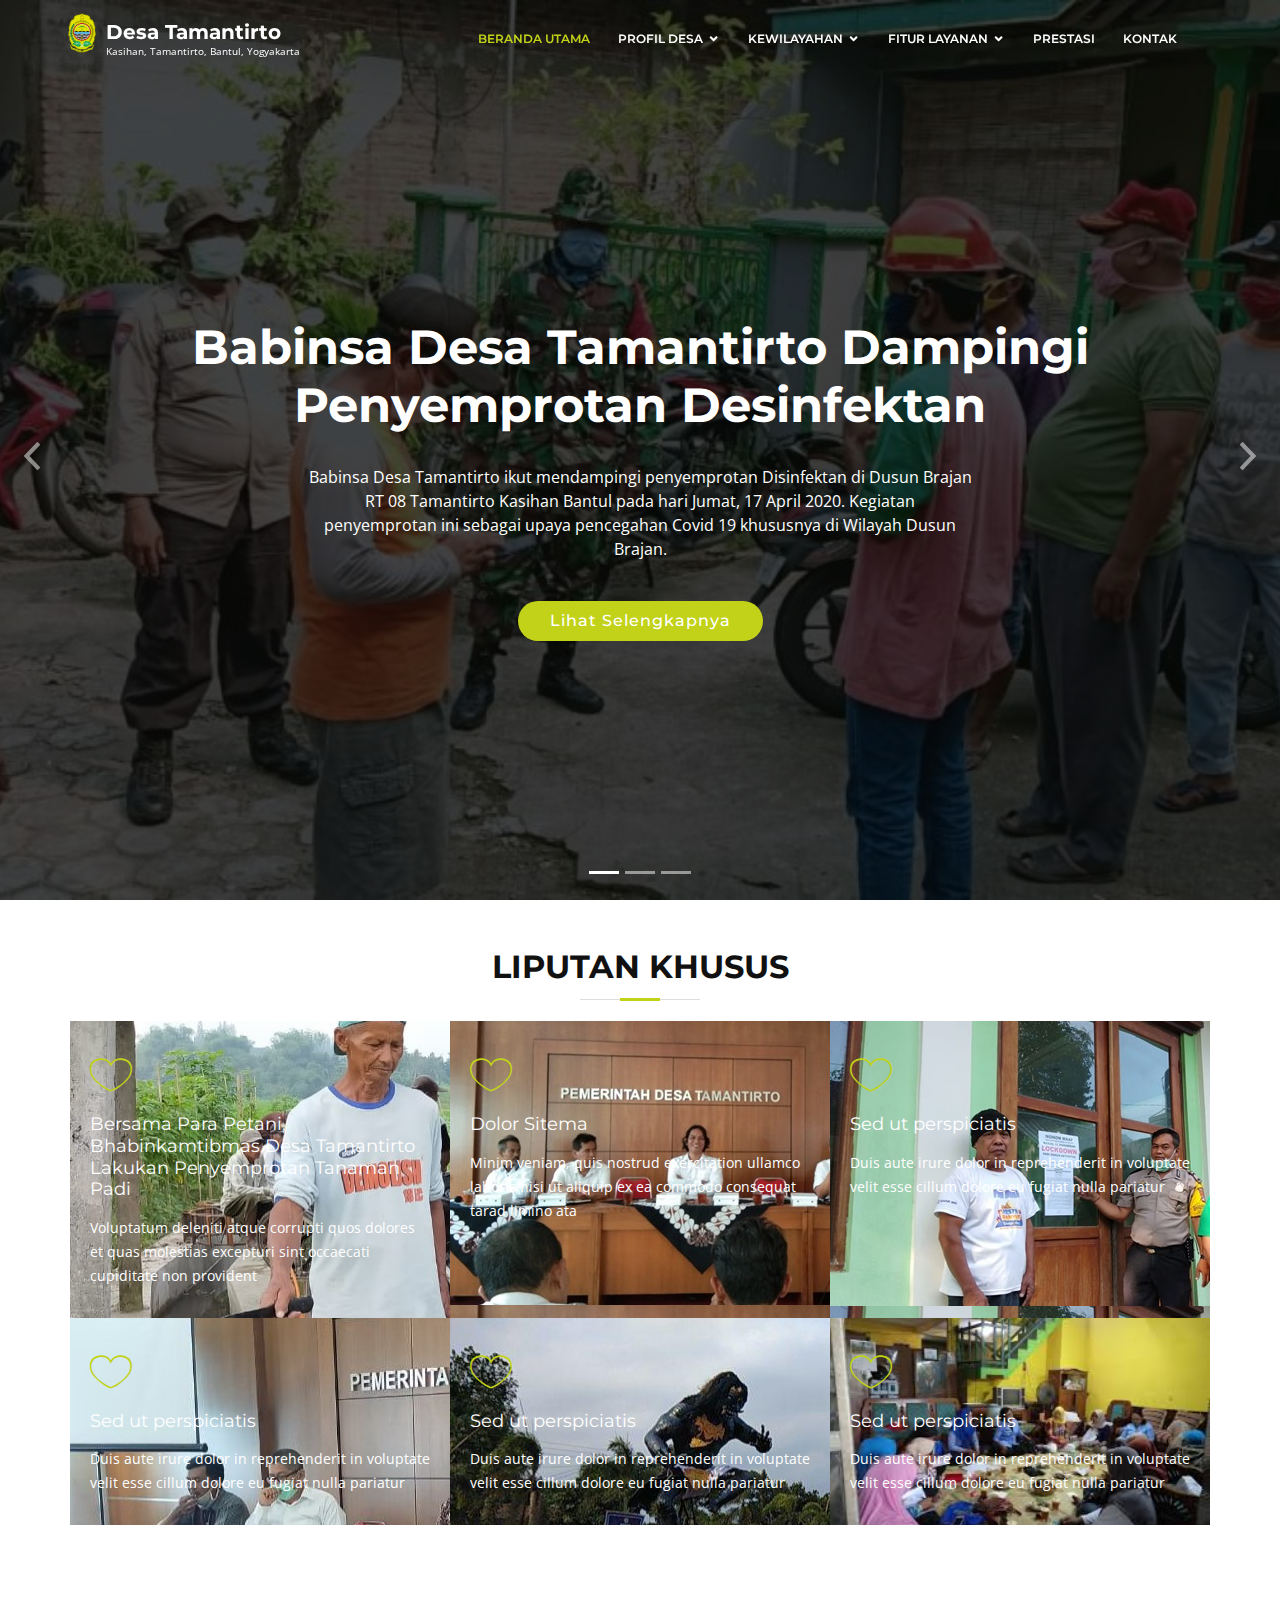
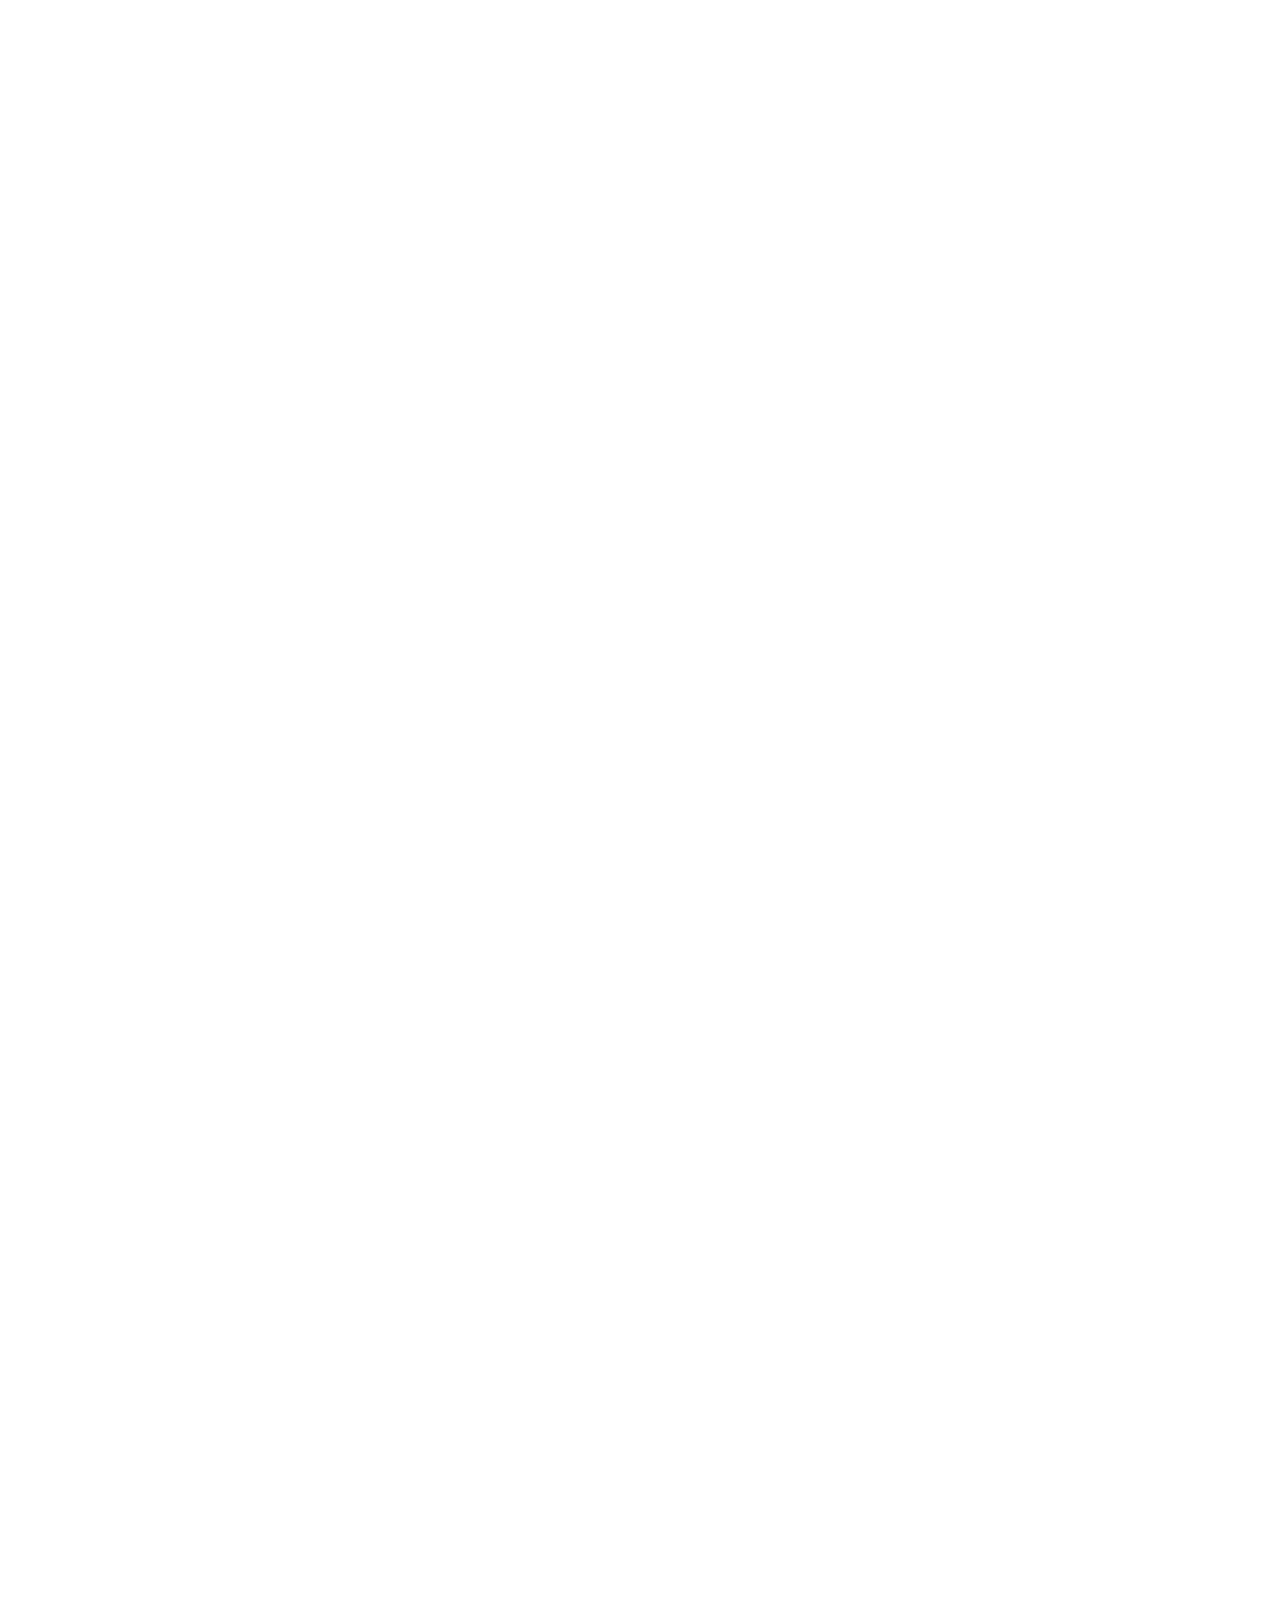
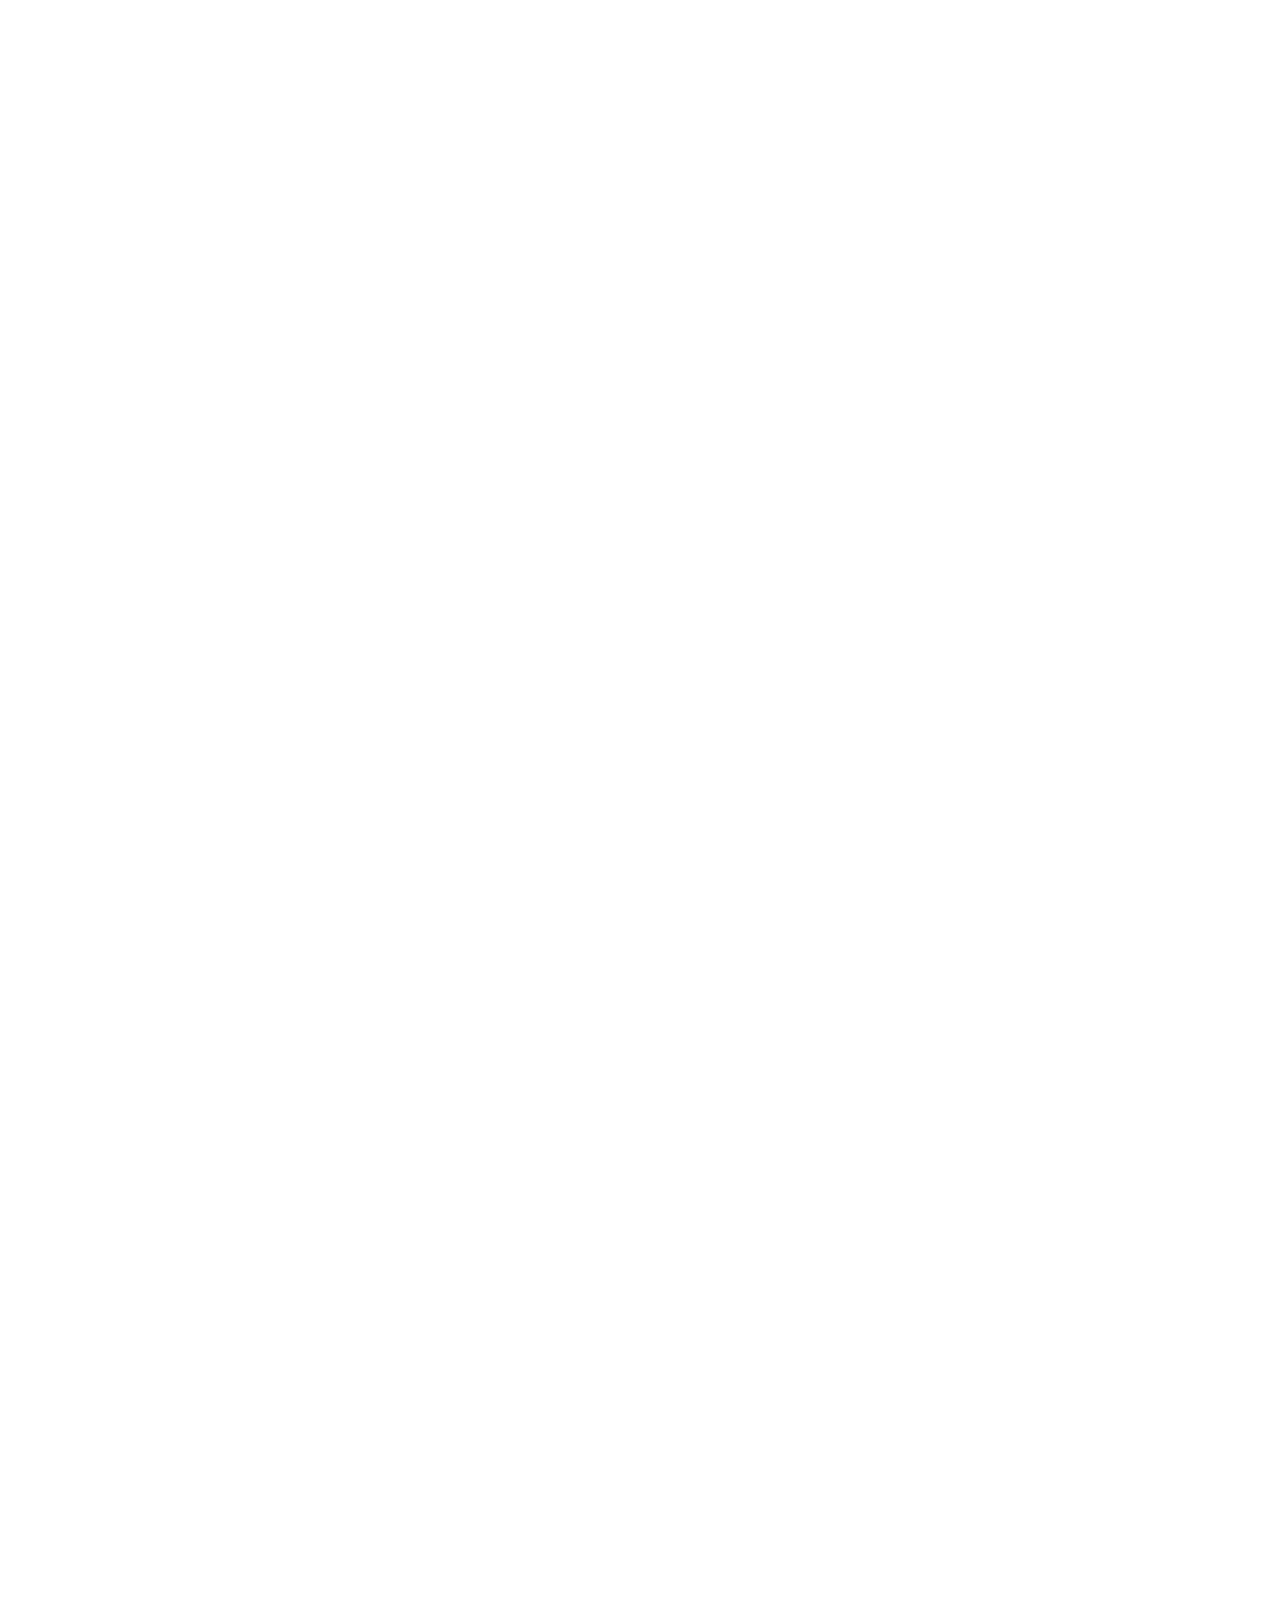
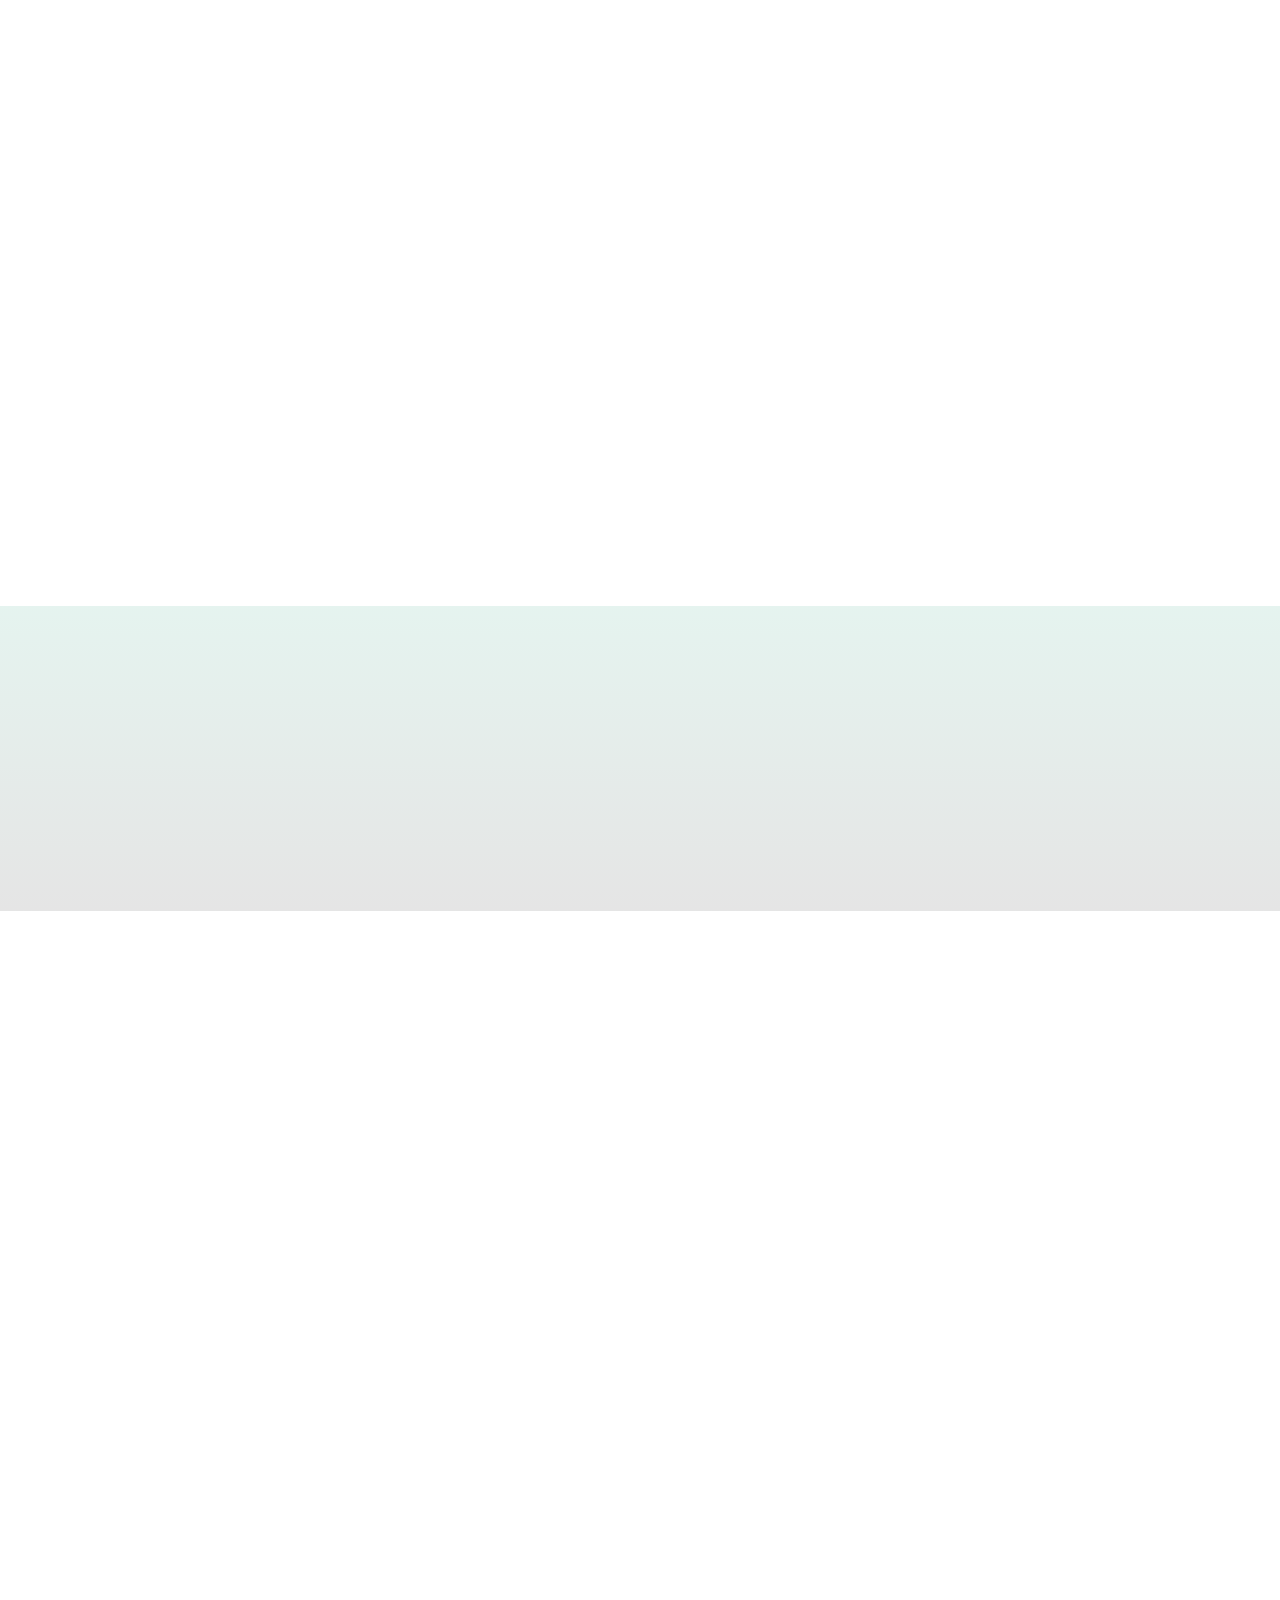
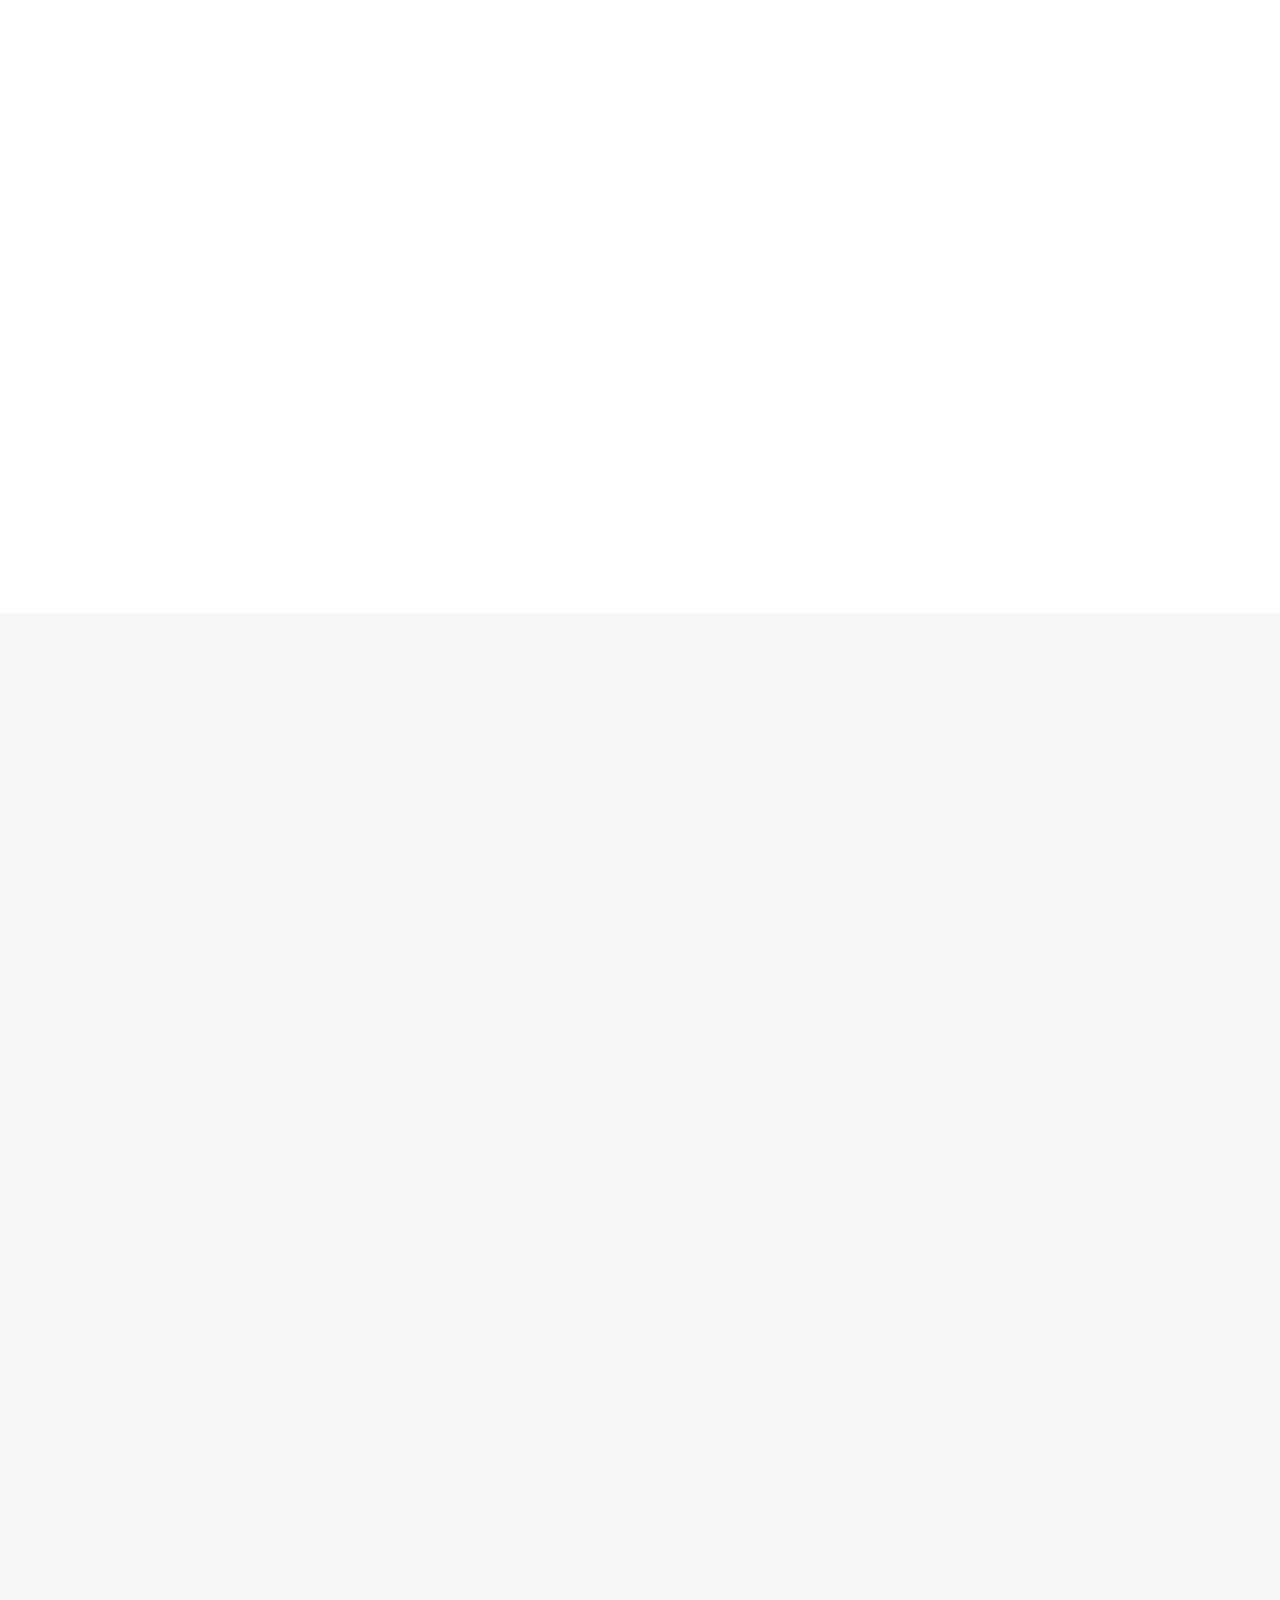
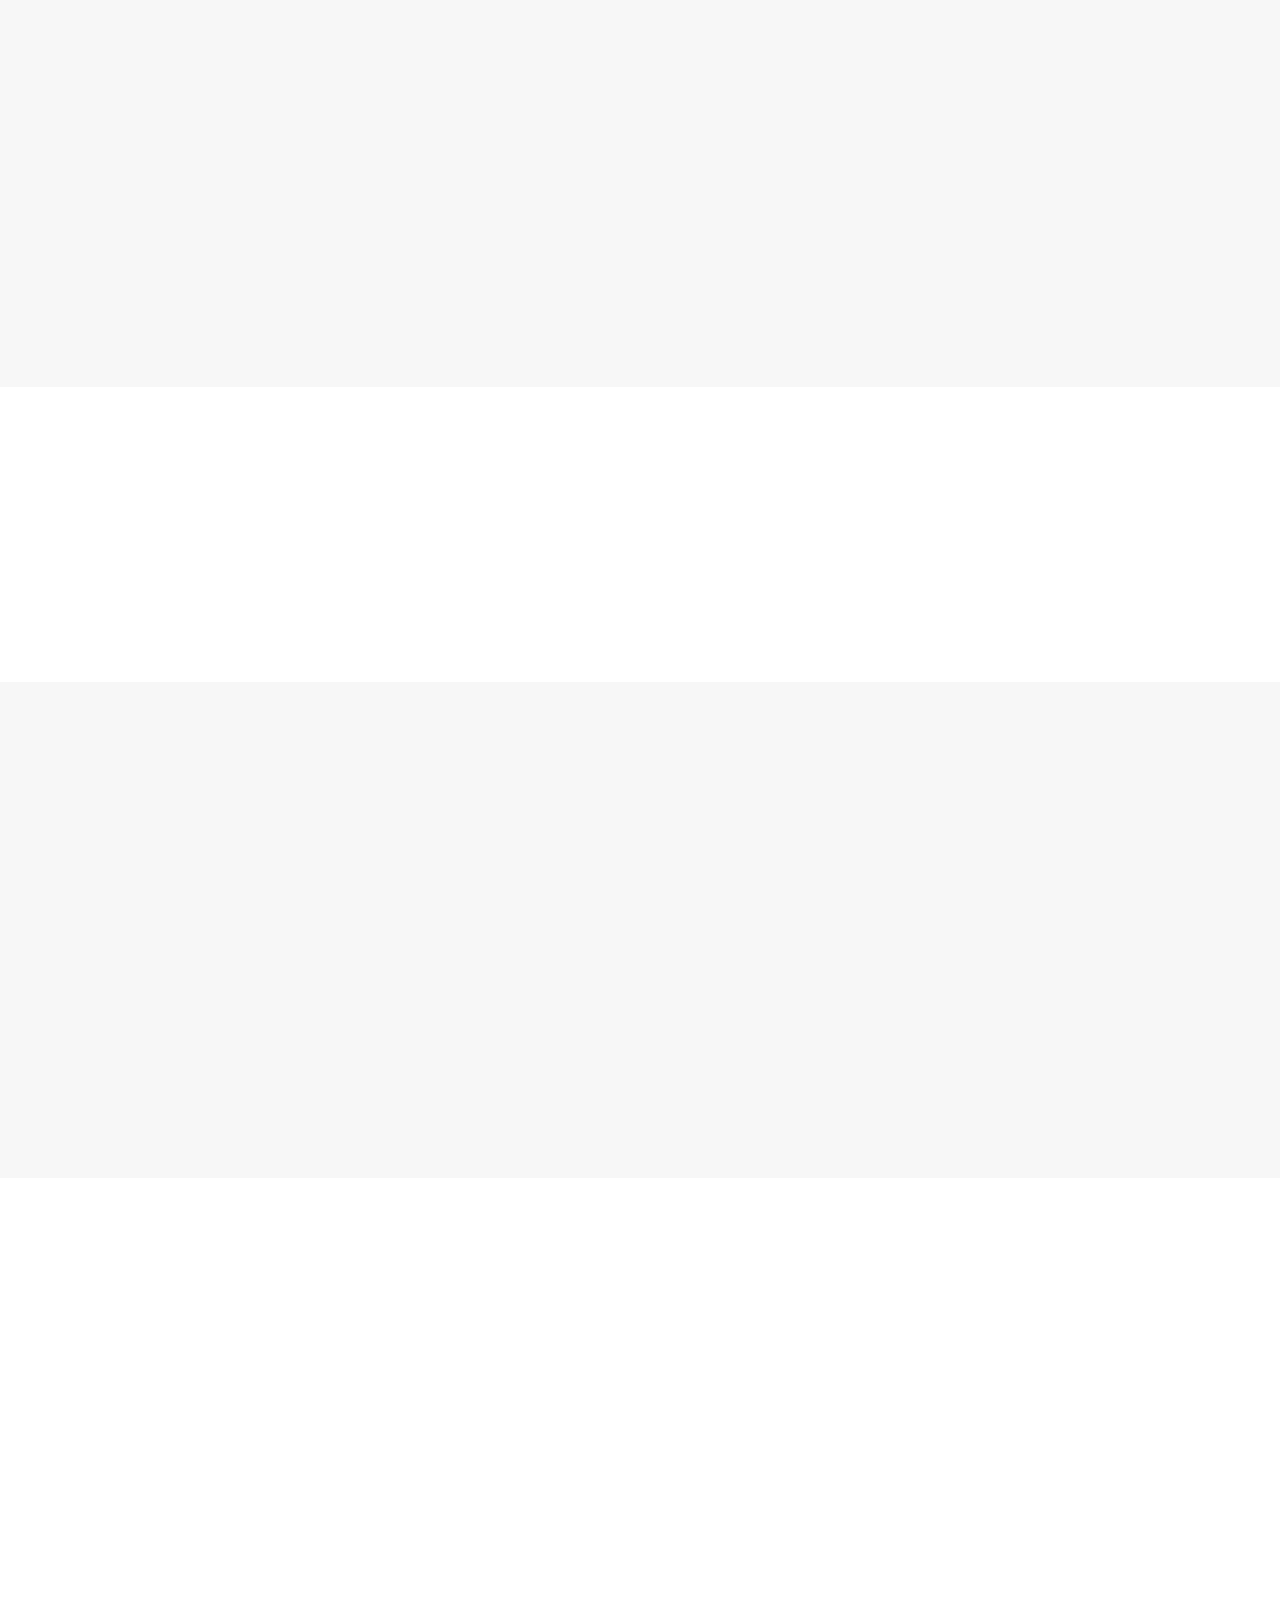
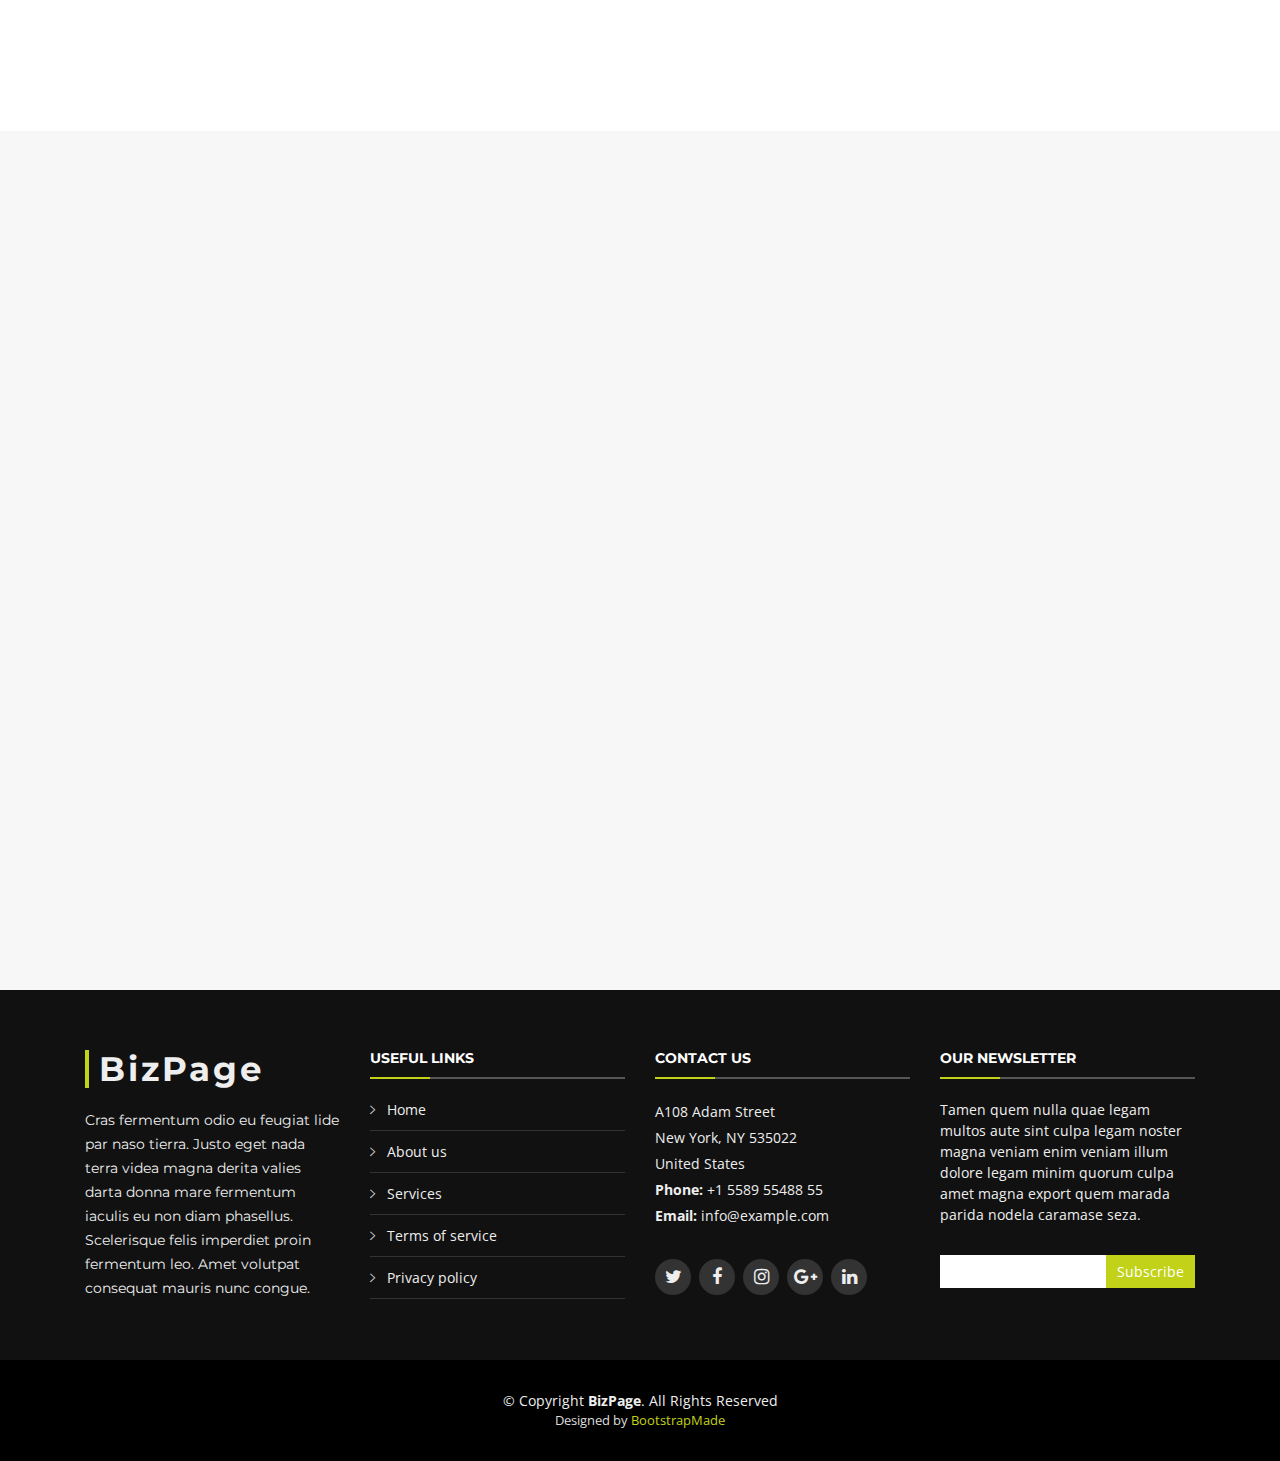
==== index.html @ 10746f22 "first commit" ====
<!DOCTYPE html>
<html lang="en">

<head>
  <meta charset="utf-8">
  <meta content="width=device-width, initial-scale=1.0" name="viewport">

  <title>Pemerintah Desa Tamantirto Kasihan Bantul</title>
  <meta content="" name="description">
  <meta content="" name="keywords">

  <!-- Favicons -->
  <link href="assets/img/logo-desa.png" rel="icon">
  <link href="assets/img/logo-desa.png" rel="apple-touch-icon">

  <!-- Google Fonts -->
  <link href="https://fonts.googleapis.com/css?family=Open+Sans:300,300i,400,400i,700,700i|Montserrat:300,400,500,700" rel="stylesheet">

  <!-- Vendor CSS Files -->
  <link href="assets/vendor/bootstrap/css/bootstrap.min.css" rel="stylesheet">
  <link href="assets/vendor/icofont/icofont.min.css" rel="stylesheet">
  <link href="assets/vendor/font-awesome/css/font-awesome.min.css" rel="stylesheet">
  <link href="assets/vendor/ionicons/css/ionicons.min.css" rel="stylesheet">
  <link href="assets/vendor/animate.css/animate.min.css" rel="stylesheet">
  <link href="assets/vendor/venobox/venobox.css" rel="stylesheet">
  <link href="assets/vendor/owl.carousel/assets/owl.carousel.min.css" rel="stylesheet">
  <link href="assets/vendor/aos/aos.css" rel="stylesheet">

  <!-- Template Main CSS File -->
  <link href="assets/css/style.css" rel="stylesheet">

  <!-- =======================================================
  * Template Name: BizPage - v3.1.0
  * Template URL: https://bootstrapmade.com/bizpage-bootstrap-business-template/
  * Author: BootstrapMade.com
  * License: https://bootstrapmade.com/license/
  ======================================================== -->
</head>

<body>

  <!-- ======= Header ======= -->
  <header id="header" class="fixed-top header-transparent">
    <div class="container-fluid">

      <div class="row justify-content-center">
        <div class="col-xl-11 d-flex align-items-center">
          <h1 class="logo">
            <a href="index.html">
              <img src="assets/img/logo-desa.png" width="">
            <a>
          </h1>
          <div class="text-logo">
            <h1>Desa Tamantirto</h1>
            <p>Kasihan, Tamantirto, Bantul, Yogyakarta</p>
          </div>

          <nav class="nav-menu d-none d-lg-block">
            <ul>
              <li class="active"><a href="index.html">Beranda Utama</a></li>
              <li class="drop-down"><a href="">Profil Desa</a>
                <ul>
                  <li><a href="#">Sejarah Desa</a></li>
                  <li><a href="#">Visi Misi</a></li>
                  <li><a href="#">Perangkat Desa</a></li>
                </ul>
              </li>
              <li class="drop-down"><a href="">Kewilayahan</a>
                <ul>
                  <li><a href="">Informasi Wilayah</a></li>
                  <li><a href="">Kependudukan</a></li>
                </ul>
              </li>
              <li class="drop-down"><a href="">Fitur Layanan</a>
                <ul>
                  <li><a href="">Laporan Anggaran</a></li>
                  <li><a href="">Pengaduan Masyarakat</a></li>
                </ul>
              </li>
              <li><a href="">Prestasi</a></li>
              <li><a href="">Kontak</a></li>
            </ul>
          </nav><!-- .nav-menu -->
        </div>
      </div>
    </div>
  </header><!-- End Header -->

  <!-- ======= Intro Section ======= -->
  <section id="intro">
    <div class="intro-container">
      <div id="introCarousel" class="carousel  slide carousel-fade" data-ride="carousel">

        <ol class="carousel-indicators"></ol>

        <div class="carousel-inner" role="listbox">

          <div class="carousel-item active" style="background-image: url(assets/img/intro-carousel/1.jpg)">
            <div class="carousel-container">
              <div class="container">
                <h2 class="animate__animated animate__fadeInDown">
                Babinsa Desa Tamantirto Dampingi Penyemprotan Desinfektan</h2>
                <p class="animate__animated animate__fadeInUp">
                  Babinsa Desa Tamantirto ikut mendampingi penyemprotan Disinfektan di  Dusun Brajan RT 08 Tamantirto Kasihan Bantul pada hari Jumat, 17 April 2020.
                  Kegiatan penyemprotan ini sebagai upaya pencegahan Covid 19 khususnya di Wilayah Dusun Brajan.
                </p>
                <a href="#featured-services" class="btn-get-started scrollto animate__animated animate__fadeInUp">Lihat Selengkapnya</a>
              </div>
            </div>
          </div>

          <div class="carousel-item" style="background-image: url(assets/img/intro-carousel/2.jpg)">
            <div class="carousel-container">
              <div class="container">
                <h2 class="animate__animated animate__fadeInDown">Kirab budaya Desa tamantirto kasihan bantul</h2>
                <p class="animate__animated animate__fadeInUp">
                Kirab dan Gelar Budaya Desa Tamantirto Bukti Masyarakat Urban Pertahankan Budaya Tradisi
                </p>
                <a href="#featured-services" class="btn-get-started scrollto animate__animated animate__fadeInUp">Lihat Selengkapnya</a>
              </div>
            </div>
          </div>

          <div class="carousel-item" style="background-image: url(assets/img/intro-carousel/3.jpg)">
            <div class="carousel-container">
              <div class="container">
                <h2 class="animate__animated animate__fadeInDown">Pelantikan PJ Lurah Desa Tamantirto Bapak Suparmadi, SIP. M.Si</h2>
                <p class="animate__animated animate__fadeInUp">
                Kapolsek Kasihan Kompol Supardi menghadiri undangan pelantika PJ lurah Desa Tamantirto bapak Suparmadi, SIP. M.Si  mengantikan lurah lama bapak Wisnu Ardi
                </p>
                <a href="#featured-services" class="btn-get-started scrollto animate__animated animate__fadeInUp">Lihat Selengkapnya</a>
              </div>
            </div>
          </div>

        </div>

        <a class="carousel-control-prev" href="#introCarousel" role="button" data-slide="prev">
          <span class="carousel-control-prev-icon ion-chevron-left" aria-hidden="true"></span>
          <span class="sr-only">Previous</span>
        </a>

        <a class="carousel-control-next" href="#introCarousel" role="button" data-slide="next">
          <span class="carousel-control-next-icon ion-chevron-right" aria-hidden="true"></span>
          <span class="sr-only">Next</span>
        </a>

      </div>
    </div>
  </section><!-- End Intro Section -->

  <main id="main">

    <!-- ======= Featured Services Section Section ======= -->
    <section id="featured-services">
      <div class="container">
        <header class="section-header mt-5">
          <h3>Liputan Khusus</h3>
          <!-- <p>Lorem ipsum dolor sit amet, consectetur adipiscing elit, sed do eiusmod tempor incididunt ut labore et dolore magna aliqua. Ut enim ad minim veniam, quis nostrud exercitation ullamco laboris nisi ut aliquip ex ea commodo consequat.</p> -->
        </header>
        <div class="row">

          <div class="col-lg-4 box">
            <i class="ion-ios-heart-outline"></i>
            <h4 class="title"><a href="">Bersama Para Petani, Bhabinkamtibmas Desa Tamantirto Lakukan Penyemprotan Tanaman Padi</a></h4>
            <p class="description">Voluptatum deleniti atque corrupti quos dolores et quas molestias excepturi sint occaecati cupiditate non provident</p>
          </div>

          <div class="col-lg-4 box2">
            <i class="ion-ios-heart-outline"></i>
            <h4 class="title"><a href="">Dolor Sitema</a></h4>
            <p class="description">Minim veniam, quis nostrud exercitation ullamco laboris nisi ut aliquip ex ea commodo consequat tarad limino ata</p>
          </div>

          <div class="col-lg-4 box3">
            <i class="ion-ios-heart-outline"></i>
            <h4 class="title"><a href="">Sed ut perspiciatis</a></h4>
            <p class="description">Duis aute irure dolor in reprehenderit in voluptate velit esse cillum dolore eu fugiat nulla pariatur</p>
          </div>

          <div class="col-lg-4 box4">
            <i class="ion-ios-heart-outline"></i>
            <h4 class="title"><a href="">Sed ut perspiciatis</a></h4>
            <p class="description">Duis aute irure dolor in reprehenderit in voluptate velit esse cillum dolore eu fugiat nulla pariatur</p>
          </div>

          <div class="col-lg-4 box5">
            <i class="ion-ios-heart-outline"></i>
            <h4 class="title"><a href="">Sed ut perspiciatis</a></h4>
            <p class="description">Duis aute irure dolor in reprehenderit in voluptate velit esse cillum dolore eu fugiat nulla pariatur</p>
          </div>

          <div class="col-lg-4 box6">
            <i class="ion-ios-heart-outline"></i>
            <h4 class="title"><a href="">Sed ut perspiciatis</a></h4>
            <p class="description">Duis aute irure dolor in reprehenderit in voluptate velit esse cillum dolore eu fugiat nulla pariatur</p>
          </div>

        </div>
      </div>
    </section><!-- End Featured Services Section -->

    <!-- ======= About Us Section ======= -->
    <section id="about">
      <div class="container" data-aos="fade-up">

        <ul class="list-unstyled">
          <li class="media">
            <img src="assets/img/ar7.jpg" class="mr-3" alt="..." width="200px">
            <div class="media-body">
              <h5 class="mt-0 mb-1"><a href="">Kongres Kebudayaan Desa: Merumuskan New Normal Dari Desa</a></h5>
              Cras sit amet nibh libero, in gravida nulla. Nulla vel metus scelerisque ante sollicitudin. Cras purus odio, vestibulum in vulputate at, tempus viverra turpis. Fusce condimentum nunc ac nisi vulputate fringilla. Donec lacinia congue felis in faucibus.
              <br><a href="">Selengkapnya ...</a>
            </div>
          </li>
          <li class="media my-4">
            <img src="assets/img/ar8.jpeg" class="mr-3" alt="..." width="200px">
            <div class="media-body">
              <h5 class="mt-0 mb-1"><a href="">Lurah Desa Panggungharjo Keluarkan Surat Edaran Tentang Perlindungan Bagi Kelompok Rentan Di Masa Pandemi Covid-19</a></h5>
              Cras sit amet nibh libero, in gravida nulla. Nulla vel metus scelerisque ante sollicitudin. Cras purus odio, vestibulum in vulputate at, tempus viverra turpis. Fusce condimentum nunc ac nisi vulputate fringilla. Donec lacinia congue felis in faucibus.
              <br><a href="">Selengkapnya ...</a>
            </div>
          </li>
          <li class="media">
            <img src="assets/img/ar9.jpg" class="mr-3" alt="..." width="200px">
            <div class="media-body">
              <h5 class="mt-0 mb-1"><a href="">Pertemuan Kader Posyandu Balita dan Lansia se-Desa Panggungharjo</a></h5>
              Cras sit amet nibh libero, in gravida nulla. Nulla vel metus scelerisque ante sollicitudin. Cras purus odio, vestibulum in vulputate at, tempus viverra turpis. Fusce condimentum nunc ac nisi vulputate fringilla. Donec lacinia congue felis in faucibus.
              <br><a href="">Selengkapnya ...</a>
            </div>
          </li>
          <li class="media my-4">
            <img src="assets/img/ar10.jpeg" class="mr-3" alt="..." width="200px">
            <div class="media-body">
              <h5 class="mt-0 mb-1"><a href="">Dosen FK-KMK UGM Bekali Kader Posbindu Desa Panggungharjo</a></h5>
              Cras sit amet nibh libero, in gravida nulla. Nulla vel metus scelerisque ante sollicitudin. Cras purus odio, vestibulum in vulputate at, tempus viverra turpis. Fusce condimentum nunc ac nisi vulputate fringilla. Donec lacinia congue felis in faucibus.
              <br><a href="">Selengkapnya ...</a>
            </div>
          </li>
          <li class="media my-4">
            <img src="assets/img/ar11.jpg" class="mr-3" alt="..." width="200px">
            <div class="media-body">
              <h5 class="mt-0 mb-1"><a href="">Gus Yaqut Resmikan Masjid dan Sekretariat Ansor DIY</a></h5>
              Cras sit amet nibh libero, in gravida nulla. Nulla vel metus scelerisque ante sollicitudin. Cras purus odio, vestibulum in vulputate at, tempus viverra turpis. Fusce condimentum nunc ac nisi vulputate fringilla. Donec lacinia congue felis in faucibus.
              <br><a href="">Selengkapnya ...</a>
            </div>
          </li>
          <li class="media my-4">
            <img src="assets/img/ar12.jpg" class="mr-3" alt="..." width="200px">
            <div class="media-body">
              <h5 class="mt-0 mb-1"><a href="">Pertemuan Dukuh Se-Desa Panggungharjo Panen Informasi</a></h5>
              Cras sit amet nibh libero, in gravida nulla. Nulla vel metus scelerisque ante sollicitudin. Cras purus odio, vestibulum in vulputate at, tempus viverra turpis. Fusce condimentum nunc ac nisi vulputate fringilla. Donec lacinia congue felis in faucibus.
              <br><a href="">Selengkapnya ...</a>
            </div>
          </li>
        </ul>

        <div class="row">
          <div class="col-md-6 mb-4">
            <div class="card bg-dark text-white ar-2">
              <img src="assets/img/ar13.jpg" class="card-img" alt="...">
              <div class="card-img-overlay">
                <div class="container">
                  <h5 class="card-title">
                    <a href="">Pembukaan KKD: Desa Sebagai Problem Solver Merumuskan New Normal</a>
                  </h5>
                  <p class="card-text text-justify">Lorem ipsum dolor sit amet, consectetur adipisicing elit, sed do eiusmod
                  tempor incididunt ut labore et dolore magna aliqua. Ut enim ad minim veniam,
                  quis nostrud exercitation ullamco laboris nisi ut aliquip ex ea commodo
                  consequat. Duis aute irure dolor in</p>
                  <p class="card-text"><a href="">Lihat Selengkapnya ...</a></p>
                </div>
              </div>
            </div>
          </div>

          <div class="col-md-6 mb-4">
            <div class="card bg-dark text-white ar-2">
              <img src="assets/img/ar14.jpg" class="card-img" alt="...">
              <div class="card-img-overlay">
                <div class="container">
                  <h5 class="card-title">
                    <a href="">Konferensi Pers “Deklarasi: Arah Tatanan Indonesia Baru dari Desa”</a>
                  </h5>
                  <p class="card-text text-justify">Lorem ipsum dolor sit amet, consectetur adipisicing elit, sed do eiusmod
                  tempor incididunt ut labore et dolore magna aliqua. Ut enim ad minim veniam,
                  quis nostrud exercitation ullamco laboris nisi ut aliquip ex ea commodo
                  consequat. Duis aute irure dolor in</p>
                  <p class="card-text"><a href="">Lihat Selengkapnya ...</a></p>
                </div>
              </div>
            </div>
          </div>

          <div class="col-md-6 mb-4">
            <div class="card bg-dark text-white ar-2">
              <img src="assets/img/ar14.jpg" class="card-img" alt="...">
              <div class="card-img-overlay">
                <div class="container">
                  <h5 class="card-title">
                    <a href="">Konferensi Pers “Deklarasi: Arah Tatanan Indonesia Baru dari Desa”</a>
                  </h5>
                  <p class="card-text text-justify">Lorem ipsum dolor sit amet, consectetur adipisicing elit, sed do eiusmod
                  tempor incididunt ut labore et dolore magna aliqua. Ut enim ad minim veniam,
                  quis nostrud exercitation ullamco laboris nisi ut aliquip ex ea commodo
                  consequat. Duis aute irure dolor in</p>
                  <p class="card-text"><a href="">Lihat Selengkapnya ...</a></p>
                </div>
              </div>
            </div>
          </div>

          <div class="col-md-6 mb-4">
            <div class="card bg-dark text-white ar-2">
              <img src="assets/img/ar14.jpg" class="card-img" alt="...">
              <div class="card-img-overlay">
                <div class="container">
                  <h5 class="card-title">
                    <a href="">Konferensi Pers “Deklarasi: Arah Tatanan Indonesia Baru dari Desa”</a>
                  </h5>
                  <p class="card-text text-justify">Lorem ipsum dolor sit amet, consectetur adipisicing elit, sed do eiusmod
                  tempor incididunt ut labore et dolore magna aliqua. Ut enim ad minim veniam,
                  quis nostrud exercitation ullamco laboris nisi ut aliquip ex ea commodo
                  consequat. Duis aute irure dolor in</p>
                  <p class="card-text"><a href="">Lihat Selengkapnya ...</a></p>
                </div>
              </div>
            </div>
          </div>
        </div>

        <!-- <div class="row">
          
        </div> -->

        <div class="card-deck">
          <div class="card">
            <img src="assets/img/ar1.jpg" class="card-img-top" alt="...">
            <div class="card-body">
              <h5 class="card-title">Pembukaan KKD: Desa Sebagai Problem Solver Merumuskan New Normal</h5>
              <p class="card-text">This is a wider card with supporting text below as a natural lead-in to additional content. This content is a little bit longer.</p>
            </div>
            <div class="card-footer">
              <small class="text-muted">Last updated 3 mins ago</small>
            </div>
          </div>
          <div class="card">
            <img src="assets/img/ar2.jpg" class="card-img-top" alt="...">
            <div class="card-body">
              <h5 class="card-title">Pertemuan Dukuh Se-Desa Panggungharjo Panen Informasi</h5>
              <p class="card-text">This card has supporting text below as a natural lead-in to additional content.</p>
            </div>
            <div class="card-footer">
              <small class="text-muted">Last updated 3 mins ago</small>
            </div>
          </div>
          <div class="card">
            <img src="assets/img/ar3.jpg" class="card-img-top" alt="...">
            <div class="card-body">
              <h5 class="card-title">Konferensi Pers “Deklarasi: Arah Tatanan Indonesia Baru dari Desa”</h5>
              <p class="card-text">This is a wider card with supporting text below as a natural lead-in to additional content. This card has even longer content than the first to show that equal height action.</p>
            </div>
            <div class="card-footer">
              <small class="text-muted">Last updated 3 mins ago</small>
            </div>
          </div>
        </div>

        <!-- <div class="row">
          <div class="col-md-8">.col-md-8</div>
          <div class="col-6 col-md-4">.col-6 .col-md-4</div>
        </div> -->

        <!-- <div class="row about-cols">

          <div class="col-md-4" data-aos="fade-up" data-aos-delay="100">
            <div class="about-col">
              <div class="img">
                <img src="assets/img/about-mission.jpg" alt="" class="img-fluid">
                <div class="icon"><i class="ion-ios-speedometer-outline"></i></div>
              </div>
              <h2 class="title"><a href="#">Our Mission</a></h2>
              <p>
                Lorem ipsum dolor sit amet, consectetur elit, sed do eiusmod tempor ut labore et dolore magna aliqua. Ut enim ad minim veniam, quis nostrud exercitation ullamco laboris nisi ut aliquip ex ea commodo consequat.
              </p>
            </div>
          </div>

          <div class="col-md-4" data-aos="fade-up" data-aos-delay="200">
            <div class="about-col">
              <div class="img">
                <img src="assets/img/about-plan.jpg" alt="" class="img-fluid">
                <div class="icon"><i class="ion-ios-list-outline"></i></div>
              </div>
              <h2 class="title"><a href="#">Our Plan</a></h2>
              <p>
                Sed ut perspiciatis unde omnis iste natus error sit voluptatem doloremque laudantium, totam rem aperiam, eaque ipsa quae ab illo inventore veritatis et quasi architecto beatae vitae dicta sunt explicabo.
              </p>
            </div>
          </div>

          <div class="col-md-4" data-aos="fade-up" data-aos-delay="300">
            <div class="about-col">
              <div class="img">
                <img src="assets/img/about-vision.jpg" alt="" class="img-fluid">
                <div class="icon"><i class="ion-ios-eye-outline"></i></div>
              </div>
              <h2 class="title"><a href="#">Our Vision</a></h2>
              <p>
                Nemo enim ipsam voluptatem quia voluptas sit aut odit aut fugit, sed quia magni dolores eos qui ratione voluptatem sequi nesciunt Neque porro quisquam est, qui dolorem ipsum quia dolor sit amet.
              </p>
            </div>
          </div>

        </div> -->

      </div>
    </section><!-- End About Us Section -->

    <!-- ======= Struktur Organisasi Section ======= -->
    <section id="schedule" class="section-with-bg">
      <div class="container" data-aos="fade-up">
        <div class="section-header text-center">
          <h2>Struktur Organisasi Himatik</h2>
          <p>Periode Kepengurusan 2019-2020</p>
        </div>

        <ul class="nav nav-tabs" role="tablist" data-aos="fade-up" data-aos-delay="100">
          <li class="nav-item">
            <a class="nav-link active" href="#day-1" role="tab" data-toggle="tab">Pimpinan Desa</a>
          </li><br>
          <li class="nav-item">
            <a class="nav-link" href="#day-2" role="tab" data-toggle="tab">Badan Pengawas</a>
          </li><br>
          <li class="nav-item">
            <a class="nav-link" href="#day-3" role="tab" data-toggle="tab">Divisi Diklat</a>
          </li>
          <li class="nav-item">
            <a class="nav-link" href="#day-4" role="tab" data-toggle="tab">Divisi Kominfo</a>
          </li><br>
          <li class="nav-item">
            <a class="nav-link" href="#day-5" role="tab" data-toggle="tab">Divisi PSDA</a>
          </li>
          <li class="nav-item">
            <a class="nav-link" href="#day-6" role="tab" data-toggle="tab">Divisi Sosmas</a>
          </li>
          <li class="nav-item">
            <a class="nav-link" href="#day-7" role="tab" data-toggle="tab">Divisi Keagamaan</a>
          </li>
        </ul>

        <h3 class="sub-heading">
          Klik masing masing bagian atau divisinya diatas ini untuk melihat anggota anggotanya
        </h3>

        <div class="tab-content row justify-content-center" data-aos="fade-up" data-aos-delay="200">

          <!-- BPH TOP -->
          <div role="tabpanel" class="col-lg-9 tab-pane fade show active" id="day-1">

            <div class="row schedule-item">
              <div class="col-md-2"><time>Ketua</time></div>
              <div class="col-md-10">
                <div class="speaker">
                  <img src="assets/img/kahim/imam.png" alt="">
                </div>
                <h4>Imam Ihsani <span>Imam</span></h4>
                <p>Mahasiswa Informatika UAA 18</p>
              </div>
            </div>

            <div class="row schedule-item">
              <div class="col-md-2"><time>Wakil Ketua</time></div>
              <div class="col-md-10">
                <div class="speaker">
                  <img src="assets/img/anggota/fahrul-team.png" alt="">
                </div>
                <h4>Fahrul Aditya <span>Fahrul</span></h4>
                <p>Mahasiswa Informatika UAA 19</p>
              </div>
            </div>

            <div class="row schedule-item">
              <div class="col-md-2"><time>Sekretaris 1</time></div>
              <div class="col-md-10">
                <div class="speaker">
                  <img src="assets/img/anggota/juvi.png" alt="">
                </div>
                <h4>Juwiati Alwi <span>Juvi</span></h4>
                <p>Mahasiswa Informatika UAA 18</p>
              </div>
            </div>

            <div class="row schedule-item">
              <div class="col-md-2"><time>Sekretaris 2</time></div>
              <div class="col-md-10">
                <div class="speaker">
                  <img src="assets/img/anggota/ajeng.png" alt="">
                </div>
                <h4>Masbina Ajeng Lestari <span>Ajeng</span></h4>
                <p>Mahasiswa Informatika UAA 19</p>
              </div>
            </div>

            <div class="row schedule-item">
              <div class="col-md-2"><time>Bendahara 1</time></div>
              <div class="col-md-10">
                <div class="speaker">
                  <img src="assets/img/anggota/nilna.png" alt="">
                </div>
                <h4>Nilna Alminah <span>Nilna</span></h4>
                <p>Mahasiswa Informatika UAA 18</p>
              </div>
            </div>

            <div class="row schedule-item">
              <div class="col-md-2"><time>Bendahara 2</time></div>
              <div class="col-md-10">
                <div class="speaker">
                  <img src="assets/img/anggota/aghfa.png" alt="">
                </div>
                <h4>Aghfa Oktaviana <span>Aghfa</span></h4>
                <p>Mahasiswa Informatika UAA 19</p>
              </div>
            </div>
          </div>
          <!-- End BPH TOP -->

          <!-- Badan Pengawas -->
          <div role="tabpanel" class="col-lg-9  tab-pane fade" id="day-2">

            <div class="row schedule-item">
              <div class="col-md-2"><time>Anggota</time></div>
              <div class="col-md-10">
                <div class="speaker">
                  <img src="assets/img/anggota/reza-team.png" alt="">
                </div>
                <h4>Reza Febriansyah <span>Reza</span></h4>
                <p>Mahasiswa Informatika UAA 18</p>
              </div>
            </div>

            <div class="row schedule-item">
              <div class="col-md-2"><time>Anggota</time></div>
              <div class="col-md-10">
                <div class="speaker">
                  <img src="assets/img/anggota/putri-team.png" alt="">
                </div>
                <h4>Putri Nurlaily B S <span>Putri</span></h4>
                <p>Mahasiswa Informatika UAA 18</p>
              </div>
            </div>

            <div class="row schedule-item">
              <div class="col-md-2"><time>Anggota</time></div>
              <div class="col-md-10">
                <div class="speaker">
                  <img src="assets/img/anggota/fadhil.png" alt="">
                </div>
                <h4>Umar Fadhil Waluyardi <span>Fadhil</span></h4>
                <p>Mahasiswa Informatika UAA 18</p>
              </div>
            </div>

            <div class="row schedule-item">
              <div class="col-md-2"><time>Anggota</time></div>
              <div class="col-md-10">
                <div class="speaker">
                  <img src="assets/img/anggota/doni.png" alt="">
                </div>
                <h4>Doni Harisandi <span>Doni</span></h4>
                <p>Mahasiswa Informatika UAA 18</p>
              </div>
            </div>

            <div class="row schedule-item">
              <div class="col-md-2"><time>Anggota</time></div>
              <div class="col-md-10">
                <div class="speaker">
                  <img src="assets/img/anggota/adi.png" alt="">
                </div>
                <h4>Armady Letetuny <span>Ady</span></h4>
                <p>Mahasiswa Informatika UAA 19</p>
              </div>
            </div>

          </div>
          <!-- End Badan Pengawas -->

          <!-- Diklat -->
          <div role="tabpanel" class="col-lg-9  tab-pane fade" id="day-3">

            <div class="row schedule-item">
              <div class="col-md-2"><time>Koor Diklat</time></div>
              <div class="col-md-10">
                <div class="speaker">
                  <img src="assets/img/anggota/akbar-team.png" alt="">
                </div>
                <h4>Ahmad Hizbullah Akbar <span>Akbar</span></h4>
                <p>Mahasiswa Informatika UAA 18</p>
              </div>
            </div>

            <div class="row schedule-item">
              <div class="col-md-2"><time>Anggota Diklat</time></div>
              <div class="col-md-10">
                <div class="speaker">
                  <img src="assets/img/anggota/ira.png" alt="">
                </div>
                <h4>Ira Nurjannah <span>Ira</span></h4>
                <p>Mahasiswa Informatika UAA 19</p>
              </div>
            </div>

            <div class="row schedule-item">
              <div class="col-md-2"><time>Anggota Diklat</time></div>
              <div class="col-md-10">
                <div class="speaker">
                  <img src="assets/img/anggota/ayu.png" alt="">
                </div>
                <h4>Wahyu Mauliza <span>Ayu</span></h4>
                <p>Mahasiswa Informatika UAA 19</p>
              </div>
            </div>

            <div class="row schedule-item">
              <div class="col-md-2"><time>Anggota Diklat</time></div>
              <div class="col-md-10">
                <div class="speaker">
                  <img src="assets/img/anggota/beny.png" alt="">
                </div>
                <h4>Benny Wirangga <span>Benny</span></h4>
                <p>Mahasiswa Informatika UAA 19</p>
              </div>
            </div>

            <div class="row schedule-item">
              <div class="col-md-2"><time>Anggota Diklat</time></div>
              <div class="col-md-10">
                <div class="speaker">
                  <img src="assets/img/anggota/fauzan.png" alt="">
                </div>
                <h4>Fauzan Ayatullah <span>Fauzan</span></h4>
                <p>Mahasiswa Informatika UAA 19</p>
              </div>
            </div>
          </div>
          <!-- End Diklat -->

          <!-- Kominfo -->
          <div role="tabpanel" class="col-lg-9  tab-pane fade" id="day-4">

            <div class="row schedule-item">
              <div class="col-md-2"><time>Koor Kominfo</time></div>
              <div class="col-md-10">
                <div class="speaker">
                  <img src="assets/img/anggota/ridwan-team.png" alt="">
                </div>
                <h4>Nuridwan Eka Saputra <span>Ridwan</span></h4>
                <p>Mahasiswa Informatika UAA 18</p>
              </div>
            </div>

            <div class="row schedule-item">
              <div class="col-md-2"><time>Anggota Kominfo</time></div>
              <div class="col-md-10">
                <div class="speaker">
                  <img src="assets/img/anggota/fariz.png" alt="">
                </div>
                <h4>Fariz Abdillah Haq <span>Fariz</span></h4>
                <p>Mahasiswa Informatika UAA 19</p>
              </div>
            </div>

            <div class="row schedule-item">
              <div class="col-md-2"><time>Anggota Kominfo</time></div>
              <div class="col-md-10">
                <div class="speaker">
                  <img src="assets/img/anggota/sholikhah.png" alt="">
                </div>
                <h4>Lailatus Sholikhah <span>Sholikhah</span></h4>
                <p>Mahasiswa Informatika UAA 19</p>
              </div>
            </div>

            <div class="row schedule-item">
              <div class="col-md-2"><time>Anggota Kominfo</time></div>
              <div class="col-md-10">
                <div class="speaker">
                  <img src="assets/img/anggota/masikin.png" alt="">
                </div>
                <h4>Masikin <span>Masikin</span></h4>
                <p>Mahasiswa Informatika UAA 19</p>
              </div>
            </div>

            <div class="row schedule-item">
              <div class="col-md-2"><time>Anggota Kominfo</time></div>
              <div class="col-md-10">
                <div class="speaker">
                  <img src="assets/img/anggota/vava.png" alt="">
                </div>
                <h4>Vava Istrada <span>Vava</span></h4>
                <p>Mahasiswa Informatika UAA 19</p>
              </div>
            </div>
          </div>
          <!-- End Kominfo -->

          <!-- PSDA -->
          <div role="tabpanel" class="col-lg-9  tab-pane fade" id="day-5">

            <div class="row schedule-item">
              <div class="col-md-2"><time>Koor PSDA</time></div>
              <div class="col-md-10">
                <div class="speaker">
                  <img src="assets/img/anggota/argon-team.png" alt="">
                </div>
                <h4>Sri Widodo <span>Argon</span></h4>
                <p>Mahasiswa Informatika UAA 18</p>
              </div>
            </div>

            <div class="row schedule-item">
              <div class="col-md-2"><time>Anggota PSDA</time></div>
              <div class="col-md-10">
                <div class="speaker">
                  <img src="assets/img/anggota/agung.png" alt="">
                </div>
                <h4>Agung R Selang <span>Agung</span></h4>
                <p>Mahasiswa Informatika UAA 19</p>
              </div>
            </div>

            <div class="row schedule-item">
              <div class="col-md-2"><time>Anggota PSDA</time></div>
              <div class="col-md-10">
                <div class="speaker">
                  <img src="assets/img/anggota/lailah.png" alt="">
                </div>
                <h4>Nurlailah M Sidik <span>Lailah</span></h4>
                <p>Mahasiswa Informatika UAA 19</p>
              </div>
            </div>

            <div class="row schedule-item">
              <div class="col-md-2"><time>Anggota PSDA</time></div>
              <div class="col-md-10">
                <div class="speaker">
                  <img src="assets/img/anggota/lami.png" alt="">
                </div>
                <h4>Lami' <span>Lami</span></h4>
                <p>Mahasiswa Informatika UAA 19</p>
              </div>
            </div>
          </div>
          <!-- End PSDA -->

          <!-- SOSMAS -->
          <div role="tabpanel" class="col-lg-9  tab-pane fade" id="day-6">

            <div class="row schedule-item">
              <div class="col-md-2"><time>Koor Sosmas</time></div>
              <div class="col-md-10">
                <div class="speaker">
                  <img src="assets/img/anggota/ageng.png" alt="">
                </div>
                <h4>Ageng Wahab Aljabar <span>Ageng</span></h4>
                <p>Mahasiswa Informatika UAA 18</p>
              </div>
            </div>

            <div class="row schedule-item">
              <div class="col-md-2"><time>Anggota Sosmas</time></div>
              <div class="col-md-10">
                <div class="speaker">
                  <img src="assets/img/anggota/revina.png" alt="">
                </div>
                <h4>Revina Risky Utami <span>Revina</span></h4>
                <p>Mahasiswa Informatika UAA 19</p>
              </div>
            </div>

            <div class="row schedule-item">
              <div class="col-md-2"><time>Anggota Sosmas</time></div>
              <div class="col-md-10">
                <div class="speaker">
                  <img src="assets/img/anggota/dwi.png" alt="">
                </div>
                <h4>Dwi Wahyu R <span>Dwi</span></h4>
                <p>Mahasiswa Informatika UAA 18</p>
              </div>
            </div>

            <div class="row schedule-item">
              <div class="col-md-2"><time>Anggota Sosmas</time></div>
              <div class="col-md-10">
                <div class="speaker">
                  <img src="assets/img/anggota/tyar.png" alt="">
                </div>
                <h4>Ady Tyar <span>Tyar</span></h4>
                <p>Mahasiswa Informatika UAA 19</p>
              </div>
            </div>
          </div>
          <!-- End SOSMAS -->

          <!-- KEAGAMAAN -->
          <div role="tabpanel" class="col-lg-9  tab-pane fade" id="day-7">

            <div class="row schedule-item">
              <div class="col-md-2"><time>Koor Keagamaan</time></div>
              <div class="col-md-10">
                <div class="speaker">
                  <img src="assets/img/anggota/anwar.png" alt="">
                </div>
                <h4>Anwar Ribai <span>Anwar</span></h4>
                <p>Mahasiswa Informatika UAA 18</p>
              </div>
            </div>

            <div class="row schedule-item">
              <div class="col-md-2"><time>Anggota Keagamaan</time></div>
              <div class="col-md-10">
                <div class="speaker">
                  <img src="assets/img/anggota/mega.png" alt="">
                </div>
                <h4>Sari Purnama Mega <span>Mega</span></h4>
                <p>Mahasiswa Informatika UAA 19</p>
              </div>
            </div>

            <div class="row schedule-item">
              <div class="col-md-2"><time>Anggota Keagamaan</time></div>
              <div class="col-md-10">
                <div class="speaker">
                  <img src="assets/img/anggota/manto.png" alt="">
                </div>
                <h4>Sumanto <span>Manto</span></h4>
                <p>Mahasiswa Informatika UAA 18</p>
              </div>
            </div>

            <div class="row schedule-item">
              <div class="col-md-2"><time>Anggota Keagamaan</time></div>
              <div class="col-md-10">
                <div class="speaker">
                  <img src="assets/img/anggota/wasil.png" alt="">
                </div>
                <h4>Wassilah <span>Wasil</span></h4>
                <p>Mahasiswa Informatika UAA 19</p>
              </div>
            </div>

            <div class="row schedule-item">
              <div class="col-md-2"><time>Anggota Keagamaan</time></div>
              <div class="col-md-10">
                <div class="speaker">
                  <img src="assets/img/anggota/arif.png" alt="">
                </div>
                <h4>Arif Rahman <span>Arif</span></h4>
                <p>Mahasiswa Informatika UAA 19</p>
              </div>
            </div>
          </div>
          <!-- End Keagamaan -->
        </div>
      </div>
    </section>
    <!-- ======= End Struktur Organisasi Section ======= -->

    <!-- ======= Services Section ======= -->
    <section id="services">
      <div class="container" data-aos="fade-up">

        <header class="section-header wow fadeInUp">
          <h3>Services</h3>
          <p>Laudem latine persequeris id sed, ex fabulas delectus quo. No vel partiendo abhorreant vituperatoribus, ad pro quaestio laboramus. Ei ubique vivendum pro. At ius nisl accusam lorenta zanos paradigno tridexa panatarel.</p>
        </header>

        <div class="row">

          <div class="col-lg-4 col-md-6" data-aos="fade-up" data-aos-delay="100">
            <div class="icon"><i class="ion-ios-analytics-outline"></i></div>
            <h4 class="title"><a href="">Lorem Ipsum</a></h4>
            <p class="description">Voluptatum deleniti atque corrupti quos dolores et quas molestias excepturi sint occaecati cupiditate non provident</p>
          </div>
          <div class="col-lg-4 col-md-6" data-aos="fade-up" data-aos-delay="200">
            <div class="icon"><i class="ion-ios-bookmarks-outline"></i></div>
            <h4 class="title"><a href="">Dolor Sitema</a></h4>
            <p class="description">Minim veniam, quis nostrud exercitation ullamco laboris nisi ut aliquip ex ea commodo consequat tarad limino ata</p>
          </div>
          <div class="col-lg-4 col-md-6" data-aos="fade-up" data-aos-delay="300">
            <div class="icon"><i class="ion-ios-paper-outline"></i></div>
            <h4 class="title"><a href="">Sed ut perspiciatis</a></h4>
            <p class="description">Duis aute irure dolor in reprehenderit in voluptate velit esse cillum dolore eu fugiat nulla pariatur</p>
          </div>
          <div class="col-lg-4 col-md-6" data-aos="fade-up" data-aos-delay="200">
            <div class="icon"><i class="ion-ios-speedometer-outline"></i></div>
            <h4 class="title"><a href="">Magni Dolores</a></h4>
            <p class="description">Excepteur sint occaecat cupidatat non proident, sunt in culpa qui officia deserunt mollit anim id est laborum</p>
          </div>
          <div class="col-lg-4 col-md-6" data-aos="fade-up" data-aos-delay="300">
            <div class="icon"><i class="ion-ios-barcode-outline"></i></div>
            <h4 class="title"><a href="">Nemo Enim</a></h4>
            <p class="description">At vero eos et accusamus et iusto odio dignissimos ducimus qui blanditiis praesentium voluptatum deleniti atque</p>
          </div>
          <div class="col-lg-4 col-md-6" data-aos="fade-up" data-aos-delay="400">
            <div class="icon"><i class="ion-ios-people-outline"></i></div>
            <h4 class="title"><a href="">Eiusmod Tempor</a></h4>
            <p class="description">Et harum quidem rerum facilis est et expedita distinctio. Nam libero tempore, cum soluta nobis est eligendi</p>
          </div>

        </div>

      </div>
    </section><!-- End Services Section -->

    <!-- ======= Call To Action Section ======= -->
    <section id="call-to-action">
      <div class="container text-center" data-aos="zoom-in">
        <h3>Call To Action</h3>
        <p> Duis aute irure dolor in reprehenderit in voluptate velit esse cillum dolore eu fugiat nulla pariatur. Excepteur sint occaecat cupidatat non proident, sunt in culpa qui officia deserunt mollit anim id est laborum.</p>
        <a class="cta-btn" href="#">Call To Action</a>
      </div>
    </section><!-- End Call To Action Section -->

    <!-- ======= Skills Section ======= -->
    <section id="skills">
      <div class="container" data-aos="fade-up">

        <header class="section-header">
          <h3>Our Skills</h3>
          <p>Lorem ipsum dolor sit amet, consectetur adipiscing elit, sed do eiusmod tempor incididunt ut labore et dolore magna aliqua. Ut enim ad minim veniam, quis nostrud exercitation ullamco laboris nisi ut aliquip</p>
        </header>

        <div class="skills-content">

          <div class="progress">
            <div class="progress-bar bg-success" role="progressbar" aria-valuenow="100" aria-valuemin="0" aria-valuemax="100">
              <span class="skill">HTML <i class="val">100%</i></span>
            </div>
          </div>

          <div class="progress">
            <div class="progress-bar bg-info" role="progressbar" aria-valuenow="90" aria-valuemin="0" aria-valuemax="100">
              <span class="skill">CSS <i class="val">90%</i></span>
            </div>
          </div>

          <div class="progress">
            <div class="progress-bar bg-warning" role="progressbar" aria-valuenow="75" aria-valuemin="0" aria-valuemax="100">
              <span class="skill">JavaScript <i class="val">75%</i></span>
            </div>
          </div>

          <div class="progress">
            <div class="progress-bar bg-danger" role="progressbar" aria-valuenow="55" aria-valuemin="0" aria-valuemax="100">
              <span class="skill">Photoshop <i class="val">55%</i></span>
            </div>
          </div>

        </div>

      </div>
    </section><!-- End Skills Section -->

    <!-- ======= Facts Section ======= -->
    <section id="facts">
      <div class="container" data-aos="fade-up">

        <header class="section-header">
          <h3>Facts</h3>
          <p>Sed ut perspiciatis unde omnis iste natus error sit voluptatem accusantium doloremque</p>
        </header>

        <div class="row counters">

          <div class="col-lg-3 col-6 text-center">
            <span data-toggle="counter-up">274</span>
            <p>Clients</p>
          </div>

          <div class="col-lg-3 col-6 text-center">
            <span data-toggle="counter-up">421</span>
            <p>Projects</p>
          </div>

          <div class="col-lg-3 col-6 text-center">
            <span data-toggle="counter-up">1,364</span>
            <p>Hours Of Support</p>
          </div>

          <div class="col-lg-3 col-6 text-center">
            <span data-toggle="counter-up">18</span>
            <p>Hard Workers</p>
          </div>

        </div>

        <div class="facts-img">
          <img src="assets/img/facts-img.png" alt="" class="img-fluid">
        </div>

      </div>
    </section><!-- End Facts Section -->

    <!-- ======= Portfolio Section ======= -->
    <section id="portfolio" class="section-bg">
      <div class="container" data-aos="fade-up">

        <header class="section-header">
          <h3 class="section-title">Our Portfolio</h3>
        </header>

        <div class="row" data-aos="fade-up" data-aos-delay="100">
      <div class=" col-lg-12">
          <ul id="portfolio-flters">
            <li data-filter="*" class="filter-active">All</li>
            <li data-filter=".filter-app">App</li>
            <li data-filter=".filter-card">Card</li>
            <li data-filter=".filter-web">Web</li>
          </ul>
        </div>
      </div>

      <div class="row portfolio-container" data-aos="fade-up" data-aos-delay="200">

        <div class="col-lg-4 col-md-6 portfolio-item filter-app">
          <div class="portfolio-wrap">
            <figure>
              <img src="assets/img/portfolio/app1.jpg" class="img-fluid" alt="">
              <a href="assets/img/portfolio/app1.jpg" data-lightbox="portfolio" data-title="App 1" class="link-preview"><i class="ion ion-eye"></i></a>
              <a href="portfolio-details.html" class="link-details" title="More Details"><i class="ion ion-android-open"></i></a>
            </figure>

            <div class="portfolio-info">
              <h4><a href="portfolio-details.html">App 1</a></h4>
              <p>App</p>
            </div>
          </div>
        </div>

        <div class="col-lg-4 col-md-6 portfolio-item filter-web">
          <div class="portfolio-wrap">
            <figure>
              <img src="assets/img/portfolio/web3.jpg" class="img-fluid" alt="">
              <a href="assets/img/portfolio/web3.jpg" class="link-preview venobox" data-gall="portfolioGallery" title="Web 3"><i class="ion ion-eye"></i></a>
              <a href="portfolio-details.html" class="link-details" title="More Details"><i class="ion ion-android-open"></i></a>
            </figure>

            <div class="portfolio-info">
              <h4><a href="portfolio-details.html">Web 3</a></h4>
              <p>Web</p>
            </div>
          </div>
        </div>

        <div class="col-lg-4 col-md-6 portfolio-item filter-app">
          <div class="portfolio-wrap">
            <figure>
              <img src="assets/img/portfolio/app2.jpg" class="img-fluid" alt="">
              <a href="assets/img/portfolio/app2.jpg" class="link-preview venobox" data-gall="portfolioGallery" title="App 2"><i class="ion ion-eye"></i></a>
              <a href="portfolio-details.html" class="link-details" title="More Details"><i class="ion ion-android-open"></i></a>
            </figure>

            <div class="portfolio-info">
              <h4><a href="portfolio-details.html">App 2</a></h4>
              <p>App</p>
            </div>
          </div>
        </div>

        <div class="col-lg-4 col-md-6 portfolio-item filter-card">
          <div class="portfolio-wrap">
            <figure>
              <img src="assets/img/portfolio/card2.jpg" class="img-fluid" alt="">
              <a href="assets/img/portfolio/card2.jpg" class="link-preview venobox" data-gall="portfolioGallery" title="Card 2"><i class="ion ion-eye"></i></a>
              <a href="portfolio-details.html" class="link-details" title="More Details"><i class="ion ion-android-open"></i></a>
            </figure>

            <div class="portfolio-info">
              <h4><a href="portfolio-details.html">Card 2</a></h4>
              <p>Card</p>
            </div>
          </div>
        </div>

        <div class="col-lg-4 col-md-6 portfolio-item filter-web">
          <div class="portfolio-wrap">
            <figure>
              <img src="assets/img/portfolio/web2.jpg" class="img-fluid" alt="">
              <a href="assets/img/portfolio/web2.jpg" class="link-preview venobox" data-gall="portfolioGallery" title="Web 2"><i class="ion ion-eye"></i></a>
              <a href="portfolio-details.html" class="link-details" title="More Details"><i class="ion ion-android-open"></i></a>
            </figure>

            <div class="portfolio-info">
              <h4><a href="portfolio-details.html">Web 2</a></h4>
              <p>Web</p>
            </div>
          </div>
        </div>

        <div class="col-lg-4 col-md-6 portfolio-item filter-app">
          <div class="portfolio-wrap">
            <figure>
              <img src="assets/img/portfolio/app3.jpg" class="img-fluid" alt="">
              <a href="assets/img/portfolio/app3.jpg" class="link-preview venobox" data-gall="portfolioGallery" title="App 3"><i class="ion ion-eye"></i></a>
              <a href="portfolio-details.html" class="link-details" title="More Details"><i class="ion ion-android-open"></i></a>
            </figure>

            <div class="portfolio-info">
              <h4><a href="portfolio-details.html">App 3</a></h4>
              <p>App</p>
            </div>
          </div>
        </div>

        <div class="col-lg-4 col-md-6 portfolio-item filter-card">
          <div class="portfolio-wrap">
            <figure>
              <img src="assets/img/portfolio/card1.jpg" class="img-fluid" alt="">
              <a href="assets/img/portfolio/card1.jpg" class="link-preview venobox" data-gall="portfolioGallery" title="Card 1"><i class="ion ion-eye"></i></a>
              <a href="portfolio-details.html" class="link-details" title="More Details"><i class="ion ion-android-open"></i></a>
            </figure>

            <div class="portfolio-info">
              <h4><a href="portfolio-details.html">Card 1</a></h4>
              <p>Card</p>
            </div>
          </div>
        </div>

        <div class="col-lg-4 col-md-6 portfolio-item filter-card">
          <div class="portfolio-wrap">
            <figure>
              <img src="assets/img/portfolio/card3.jpg" class="img-fluid" alt="">
              <a href="assets/img/portfolio/card3.jpg" class="link-preview venobox" data-gall="portfolioGallery" title="Card 3"><i class="ion ion-eye"></i></a>
              <a href="portfolio-details.html" class="link-details" title="More Details"><i class="ion ion-android-open"></i></a>
            </figure>

            <div class="portfolio-info">
              <h4><a href="portfolio-details.html">Card 3</a></h4>
              <p>Card</p>
            </div>
          </div>
        </div>

        <div class="col-lg-4 col-md-6 portfolio-item filter-web">
          <div class="portfolio-wrap">
            <figure>
              <img src="assets/img/portfolio/web1.jpg" class="img-fluid" alt="">
              <a href="assets/img/portfolio/web1.jpg" class="link-preview venobox" data-gall="portfolioGallery" title="Web 1"><i class="ion ion-eye"></i></a>
              <a href="portfolio-details.html" class="link-details" title="More Details"><i class="ion ion-android-open"></i></a>
            </figure>

            <div class="portfolio-info">
              <h4><a href="portfolio-details.html">Web 1</a></h4>
              <p>Web</p>
            </div>
          </div>
        </div>

      </div>

      </div>
    </section><!-- End Portfolio Section -->

    <!-- ======= Our Clients Section ======= -->
    <section id="clients">
      <div class="container" data-aos="zoom-in">

        <header class="section-header">
          <h3>Our Clients</h3>
        </header>

        <div class="owl-carousel clients-carousel">
          <img src="assets/img/clients/client-1.png" alt="">
          <img src="assets/img/clients/client-2.png" alt="">
          <img src="assets/img/clients/client-3.png" alt="">
          <img src="assets/img/clients/client-4.png" alt="">
          <img src="assets/img/clients/client-5.png" alt="">
          <img src="assets/img/clients/client-6.png" alt="">
          <img src="assets/img/clients/client-7.png" alt="">
          <img src="assets/img/clients/client-8.png" alt="">
        </div>

      </div>
    </section><!-- End Our Clients Section -->

    <!-- ======= Testimonials Section ======= -->
    <section id="testimonials" class="section-bg">
      <div class="container" data-aos="fade-up">

        <header class="section-header">
          <h3>Testimonials</h3>
        </header>

        <div class="owl-carousel testimonials-carousel">

          <div class="testimonial-item">
            <img src="assets/img/testimonial-1.jpg" class="testimonial-img" alt="">
            <h3>Saul Goodman</h3>
            <h4>Ceo &amp; Founder</h4>
            <p>
              <img src="assets/img/quote-sign-left.png" class="quote-sign-left" alt="">
              Proin iaculis purus consequat sem cure digni ssim donec porttitora entum suscipit rhoncus. Accusantium quam, ultricies eget id, aliquam eget nibh et. Maecen aliquam, risus at semper.
              <img src="assets/img/quote-sign-right.png" class="quote-sign-right" alt="">
            </p>
          </div>

          <div class="testimonial-item">
            <img src="assets/img/testimonial-2.jpg" class="testimonial-img" alt="">
            <h3>Sara Wilsson</h3>
            <h4>Designer</h4>
            <p>
              <img src="assets/img/quote-sign-left.png" class="quote-sign-left" alt="">
              Export tempor illum tamen malis malis eram quae irure esse labore quem cillum quid cillum eram malis quorum velit fore eram velit sunt aliqua noster fugiat irure amet legam anim culpa.
              <img src="assets/img/quote-sign-right.png" class="quote-sign-right" alt="">
            </p>
          </div>

          <div class="testimonial-item">
            <img src="assets/img/testimonial-3.jpg" class="testimonial-img" alt="">
            <h3>Jena Karlis</h3>
            <h4>Store Owner</h4>
            <p>
              <img src="assets/img/quote-sign-left.png" class="quote-sign-left" alt="">
              Enim nisi quem export duis labore cillum quae magna enim sint quorum nulla quem veniam duis minim tempor labore quem eram duis noster aute amet eram fore quis sint minim.
              <img src="assets/img/quote-sign-right.png" class="quote-sign-right" alt="">
            </p>
          </div>

          <div class="testimonial-item">
            <img src="assets/img/testimonial-4.jpg" class="testimonial-img" alt="">
            <h3>Matt Brandon</h3>
            <h4>Freelancer</h4>
            <p>
              <img src="assets/img/quote-sign-left.png" class="quote-sign-left" alt="">
              Fugiat enim eram quae cillum dolore dolor amet nulla culpa multos export minim fugiat minim velit minim dolor enim duis veniam ipsum anim magna sunt elit fore quem dolore labore illum veniam.
              <img src="assets/img/quote-sign-right.png" class="quote-sign-right" alt="">
            </p>
          </div>

          <div class="testimonial-item">
            <img src="assets/img/testimonial-5.jpg" class="testimonial-img" alt="">
            <h3>John Larson</h3>
            <h4>Entrepreneur</h4>
            <p>
              <img src="assets/img/quote-sign-left.png" class="quote-sign-left" alt="">
              Quis quorum aliqua sint quem legam fore sunt eram irure aliqua veniam tempor noster veniam enim culpa labore duis sunt culpa nulla illum cillum fugiat legam esse veniam culpa fore nisi cillum quid.
              <img src="assets/img/quote-sign-right.png" class="quote-sign-right" alt="">
            </p>
          </div>

        </div>

      </div>
    </section><!-- End Testimonials Section -->

    <!-- ======= Team Section ======= -->
    <section id="team">
      <div class="container" data-aos="fade-up">
        <div class="section-header">
          <h3>Team</h3>
          <p>Sed ut perspiciatis unde omnis iste natus error sit voluptatem accusantium doloremque</p>
        </div>

        <div class="row">

          <div class="col-lg-3 col-md-6">
            <div class="member" data-aos="fade-up" data-aos-delay="100">
              <img src="assets/img/team-1.jpg" class="img-fluid" alt="">
              <div class="member-info">
                <div class="member-info-content">
                  <h4>Walter White</h4>
                  <span>Chief Executive Officer</span>
                  <div class="social">
                    <a href=""><i class="fa fa-twitter"></i></a>
                    <a href=""><i class="fa fa-facebook"></i></a>
                    <a href=""><i class="fa fa-google-plus"></i></a>
                    <a href=""><i class="fa fa-linkedin"></i></a>
                  </div>
                </div>
              </div>
            </div>
          </div>

          <div class="col-lg-3 col-md-6">
            <div class="member" data-aos="fade-up" data-aos-delay="200">
              <img src="assets/img/team-2.jpg" class="img-fluid" alt="">
              <div class="member-info">
                <div class="member-info-content">
                  <h4>Sarah Jhonson</h4>
                  <span>Product Manager</span>
                  <div class="social">
                    <a href=""><i class="fa fa-twitter"></i></a>
                    <a href=""><i class="fa fa-facebook"></i></a>
                    <a href=""><i class="fa fa-google-plus"></i></a>
                    <a href=""><i class="fa fa-linkedin"></i></a>
                  </div>
                </div>
              </div>
            </div>
          </div>

          <div class="col-lg-3 col-md-6">
            <div class="member" data-aos="fade-up" data-aos-delay="300">
              <img src="assets/img/team-3.jpg" class="img-fluid" alt="">
              <div class="member-info">
                <div class="member-info-content">
                  <h4>William Anderson</h4>
                  <span>CTO</span>
                  <div class="social">
                    <a href=""><i class="fa fa-twitter"></i></a>
                    <a href=""><i class="fa fa-facebook"></i></a>
                    <a href=""><i class="fa fa-google-plus"></i></a>
                    <a href=""><i class="fa fa-linkedin"></i></a>
                  </div>
                </div>
              </div>
            </div>
          </div>

          <div class="col-lg-3 col-md-6">
            <div class="member" data-aos="fade-up" data-aos-delay="400">
              <img src="assets/img/team-4.jpg" class="img-fluid" alt="">
              <div class="member-info">
                <div class="member-info-content">
                  <h4>Amanda Jepson</h4>
                  <span>Accountant</span>
                  <div class="social">
                    <a href=""><i class="fa fa-twitter"></i></a>
                    <a href=""><i class="fa fa-facebook"></i></a>
                    <a href=""><i class="fa fa-google-plus"></i></a>
                    <a href=""><i class="fa fa-linkedin"></i></a>
                  </div>
                </div>
              </div>
            </div>
          </div>

        </div>

      </div>
    </section><!-- End Team Section -->

    <!-- ======= Contact Section ======= -->
    <section id="contact" class="section-bg">
      <div class="container" data-aos="fade-up">

        <div class="section-header">
          <h3>Contact Us</h3>
          <p>Sed ut perspiciatis unde omnis iste natus error sit voluptatem accusantium doloremque</p>
        </div>

        <div class="row contact-info">

          <div class="col-md-4">
            <div class="contact-address">
              <i class="ion-ios-location-outline"></i>
              <h3>Address</h3>
              <address>A108 Adam Street, NY 535022, USA</address>
            </div>
          </div>

          <div class="col-md-4">
            <div class="contact-phone">
              <i class="ion-ios-telephone-outline"></i>
              <h3>Phone Number</h3>
              <p><a href="tel:+155895548855">+1 5589 55488 55</a></p>
            </div>
          </div>

          <div class="col-md-4">
            <div class="contact-email">
              <i class="ion-ios-email-outline"></i>
              <h3>Email</h3>
              <p><a href="mailto:info@example.com">info@example.com</a></p>
            </div>
          </div>

        </div>

        <div class="form">
          <form action="forms/contact.php" method="post" role="form" class="php-email-form">
            <div class="form-row">
              <div class="form-group col-md-6">
                <input type="text" name="name" class="form-control" id="name" placeholder="Your Name" data-rule="minlen:4" data-msg="Please enter at least 4 chars" />
                <div class="validate"></div>
              </div>
              <div class="form-group col-md-6">
                <input type="email" class="form-control" name="email" id="email" placeholder="Your Email" data-rule="email" data-msg="Please enter a valid email" />
                <div class="validate"></div>
              </div>
            </div>
            <div class="form-group">
              <input type="text" class="form-control" name="subject" id="subject" placeholder="Subject" data-rule="minlen:4" data-msg="Please enter at least 8 chars of subject" />
              <div class="validate"></div>
            </div>
            <div class="form-group">
              <textarea class="form-control" name="message" rows="5" data-rule="required" data-msg="Please write something for us" placeholder="Message"></textarea>
              <div class="validate"></div>
            </div>
            <div class="mb-3">
              <div class="loading">Loading</div>
              <div class="error-message"></div>
              <div class="sent-message">Your message has been sent. Thank you!</div>
            </div>
            <div class="text-center"><button type="submit">Send Message</button></div>
          </form>
        </div>

      </div>
    </section><!-- End Contact Section -->

  </main><!-- End #main -->

  <!-- ======= Footer ======= -->
  <footer id="footer">
    <div class="footer-top">
      <div class="container">
        <div class="row">

          <div class="col-lg-3 col-md-6 footer-info">
            <h3>BizPage</h3>
            <p>Cras fermentum odio eu feugiat lide par naso tierra. Justo eget nada terra videa magna derita valies darta donna mare fermentum iaculis eu non diam phasellus. Scelerisque felis imperdiet proin fermentum leo. Amet volutpat consequat mauris nunc congue.</p>
          </div>

          <div class="col-lg-3 col-md-6 footer-links">
            <h4>Useful Links</h4>
            <ul>
              <li><i class="ion-ios-arrow-right"></i> <a href="#">Home</a></li>
              <li><i class="ion-ios-arrow-right"></i> <a href="#">About us</a></li>
              <li><i class="ion-ios-arrow-right"></i> <a href="#">Services</a></li>
              <li><i class="ion-ios-arrow-right"></i> <a href="#">Terms of service</a></li>
              <li><i class="ion-ios-arrow-right"></i> <a href="#">Privacy policy</a></li>
            </ul>
          </div>

          <div class="col-lg-3 col-md-6 footer-contact">
            <h4>Contact Us</h4>
            <p>
              A108 Adam Street <br>
              New York, NY 535022<br>
              United States <br>
              <strong>Phone:</strong> +1 5589 55488 55<br>
              <strong>Email:</strong> info@example.com<br>
            </p>

            <div class="social-links">
              <a href="#" class="twitter"><i class="fa fa-twitter"></i></a>
              <a href="#" class="facebook"><i class="fa fa-facebook"></i></a>
              <a href="#" class="instagram"><i class="fa fa-instagram"></i></a>
              <a href="#" class="google-plus"><i class="fa fa-google-plus"></i></a>
              <a href="#" class="linkedin"><i class="fa fa-linkedin"></i></a>
            </div>

          </div>

          <div class="col-lg-3 col-md-6 footer-newsletter">
            <h4>Our Newsletter</h4>
            <p>Tamen quem nulla quae legam multos aute sint culpa legam noster magna veniam enim veniam illum dolore legam minim quorum culpa amet magna export quem marada parida nodela caramase seza.</p>
            <form action="" method="post">
              <input type="email" name="email"><input type="submit" value="Subscribe">
            </form>
          </div>

        </div>
      </div>
    </div>

    <div class="container">
      <div class="copyright">
        &copy; Copyright <strong>BizPage</strong>. All Rights Reserved
      </div>
      <div class="credits">
        <!--
        All the links in the footer should remain intact.
        You can delete the links only if you purchased the pro version.
        Licensing information: https://bootstrapmade.com/license/
        Purchase the pro version with working PHP/AJAX contact form: https://bootstrapmade.com/buy/?theme=BizPage
      -->
        Designed by <a href="https://bootstrapmade.com/">BootstrapMade</a>
      </div>
    </div>
  </footer><!-- End Footer -->

  <a href="#" class="back-to-top"><i class="fa fa-chevron-up"></i></a>
  <!-- Uncomment below i you want to use a preloader -->
  <!-- <div id="preloader"></div> -->

  <!-- Vendor JS Files -->
  <script src="assets/vendor/jquery/jquery.min.js"></script>
  <script src="assets/vendor/bootstrap/js/bootstrap.bundle.min.js"></script>
  <script src="assets/vendor/jquery.easing/jquery.easing.min.js"></script>
  <script src="assets/vendor/php-email-form/validate.js"></script>
  <script src="assets/vendor/waypoints/jquery.waypoints.min.js"></script>
  <script src="assets/vendor/counterup/counterup.min.js"></script>
  <script src="assets/vendor/isotope-layout/isotope.pkgd.min.js"></script>
  <script src="assets/vendor/venobox/venobox.min.js"></script>
  <script src="assets/vendor/owl.carousel/owl.carousel.min.js"></script>
  <script src="assets/vendor/aos/aos.js"></script>

  <!-- Template Main JS File -->
  <script src="assets/js/main.js"></script>

</body>

</html>
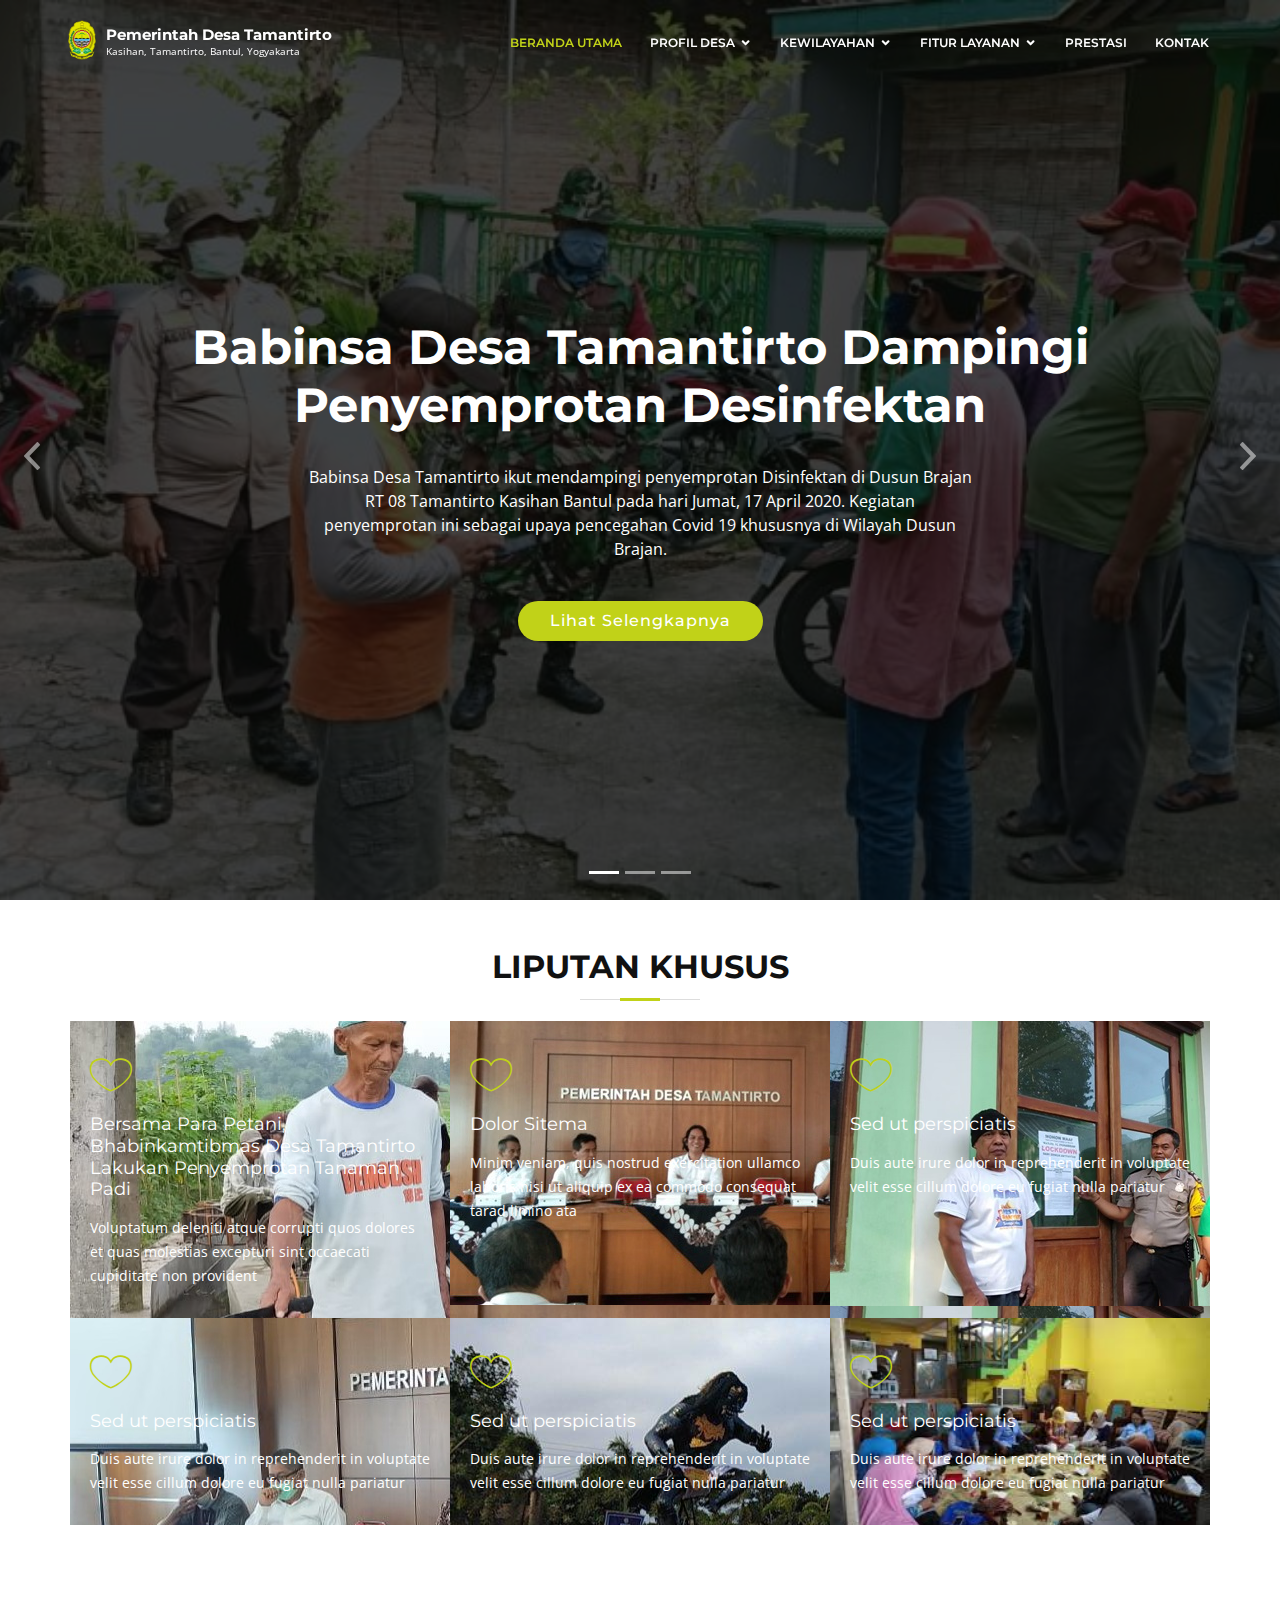
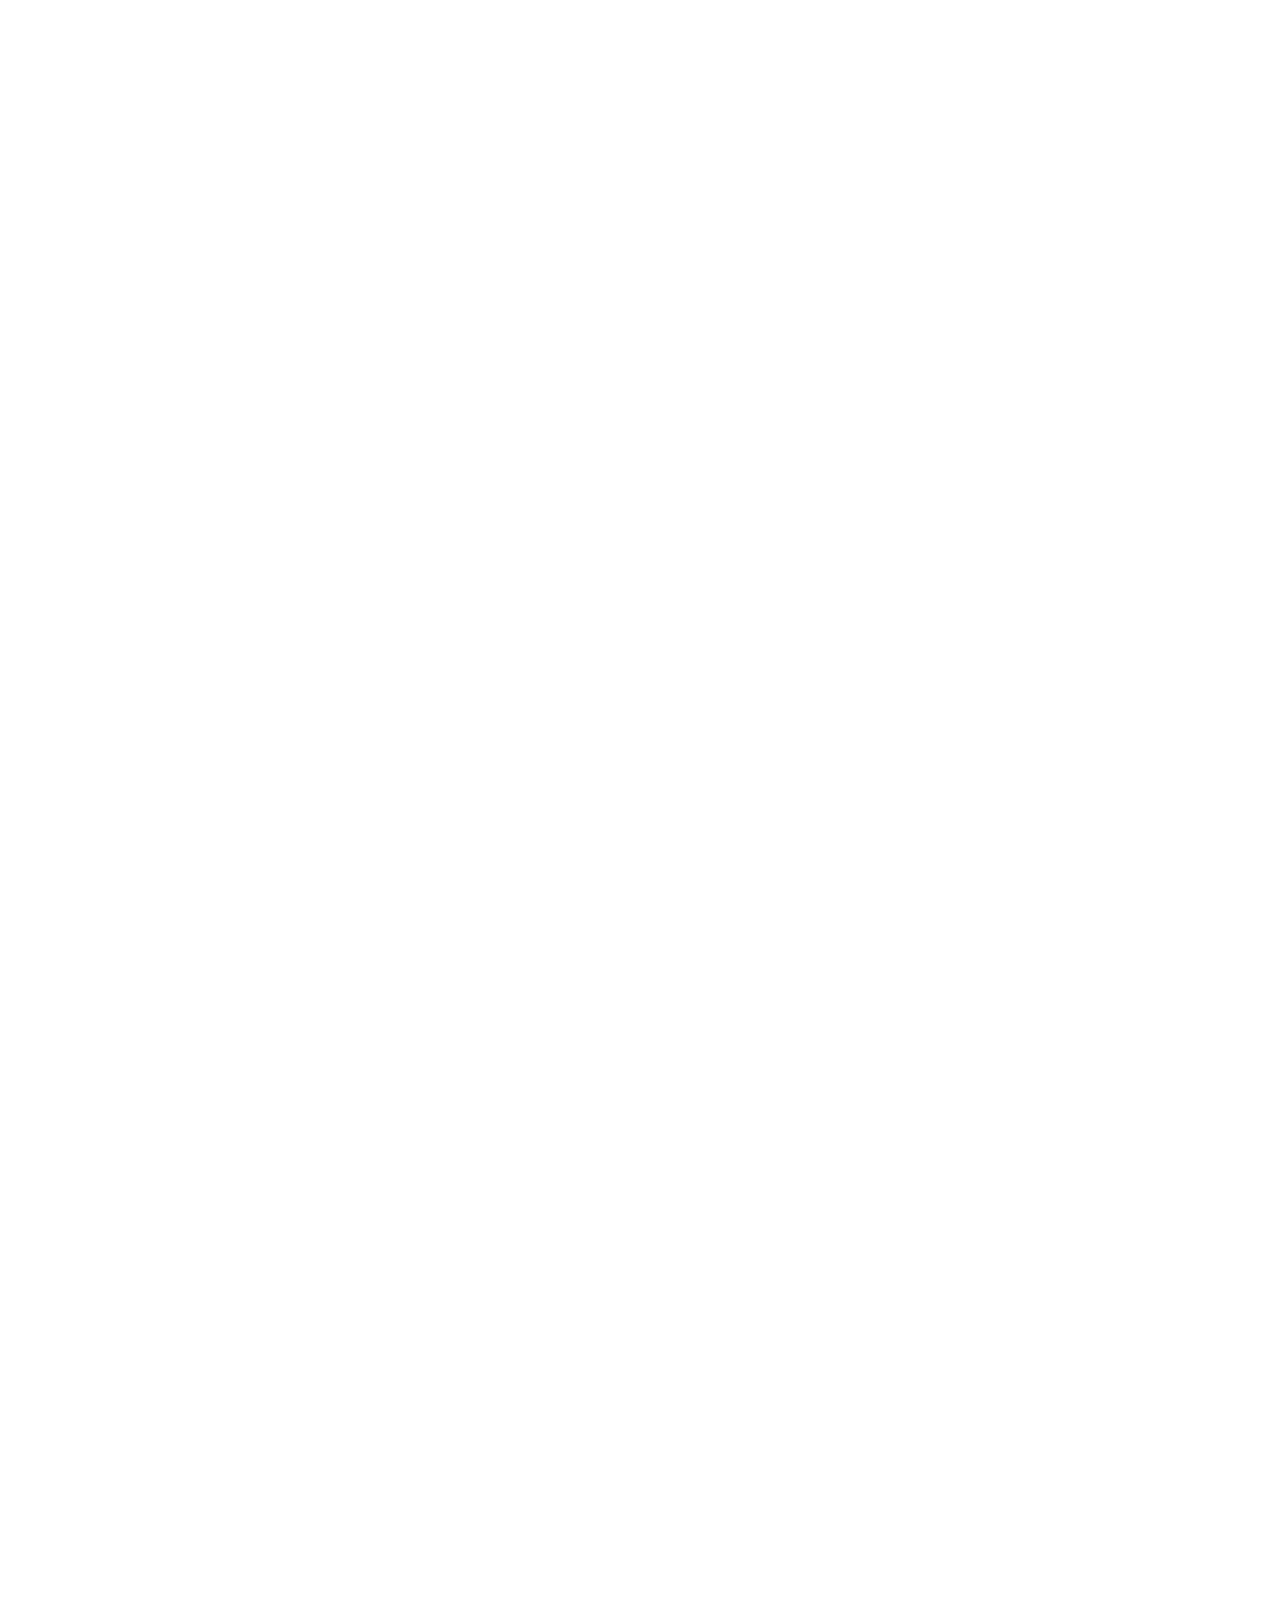
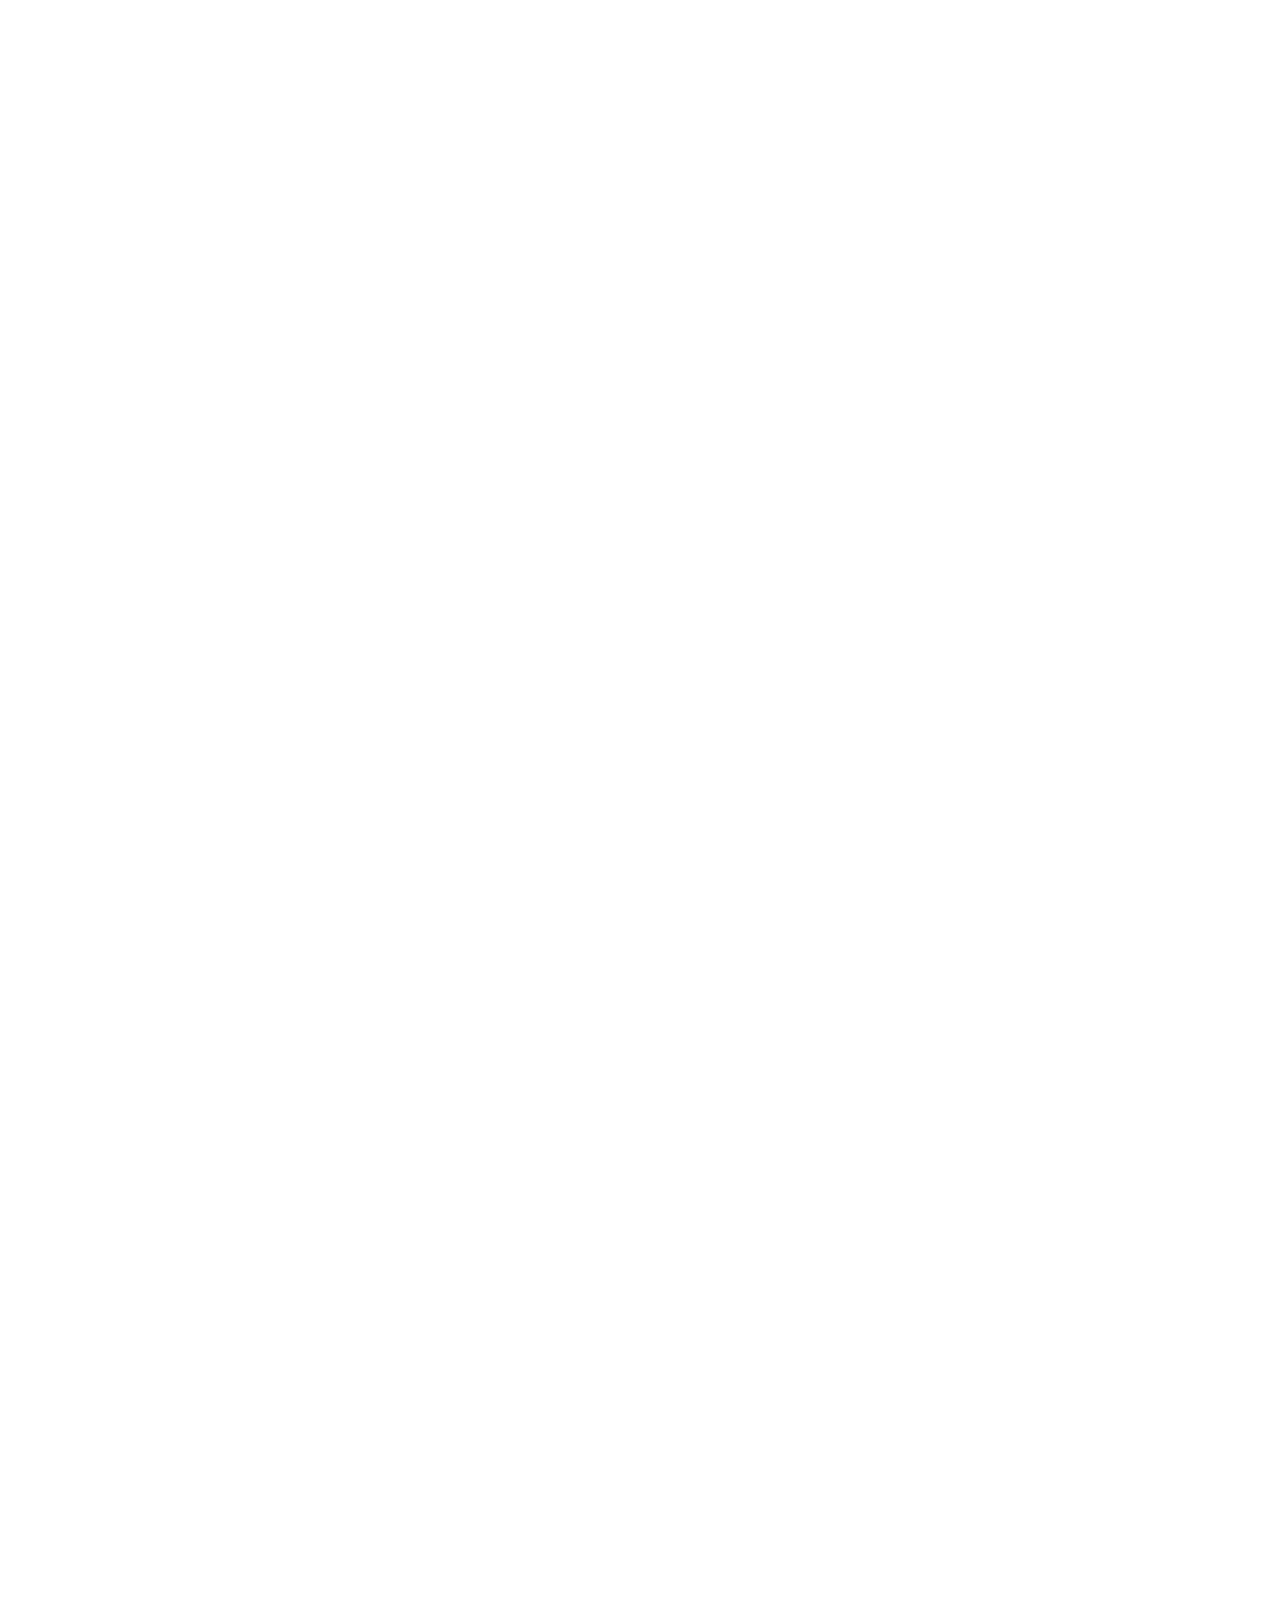
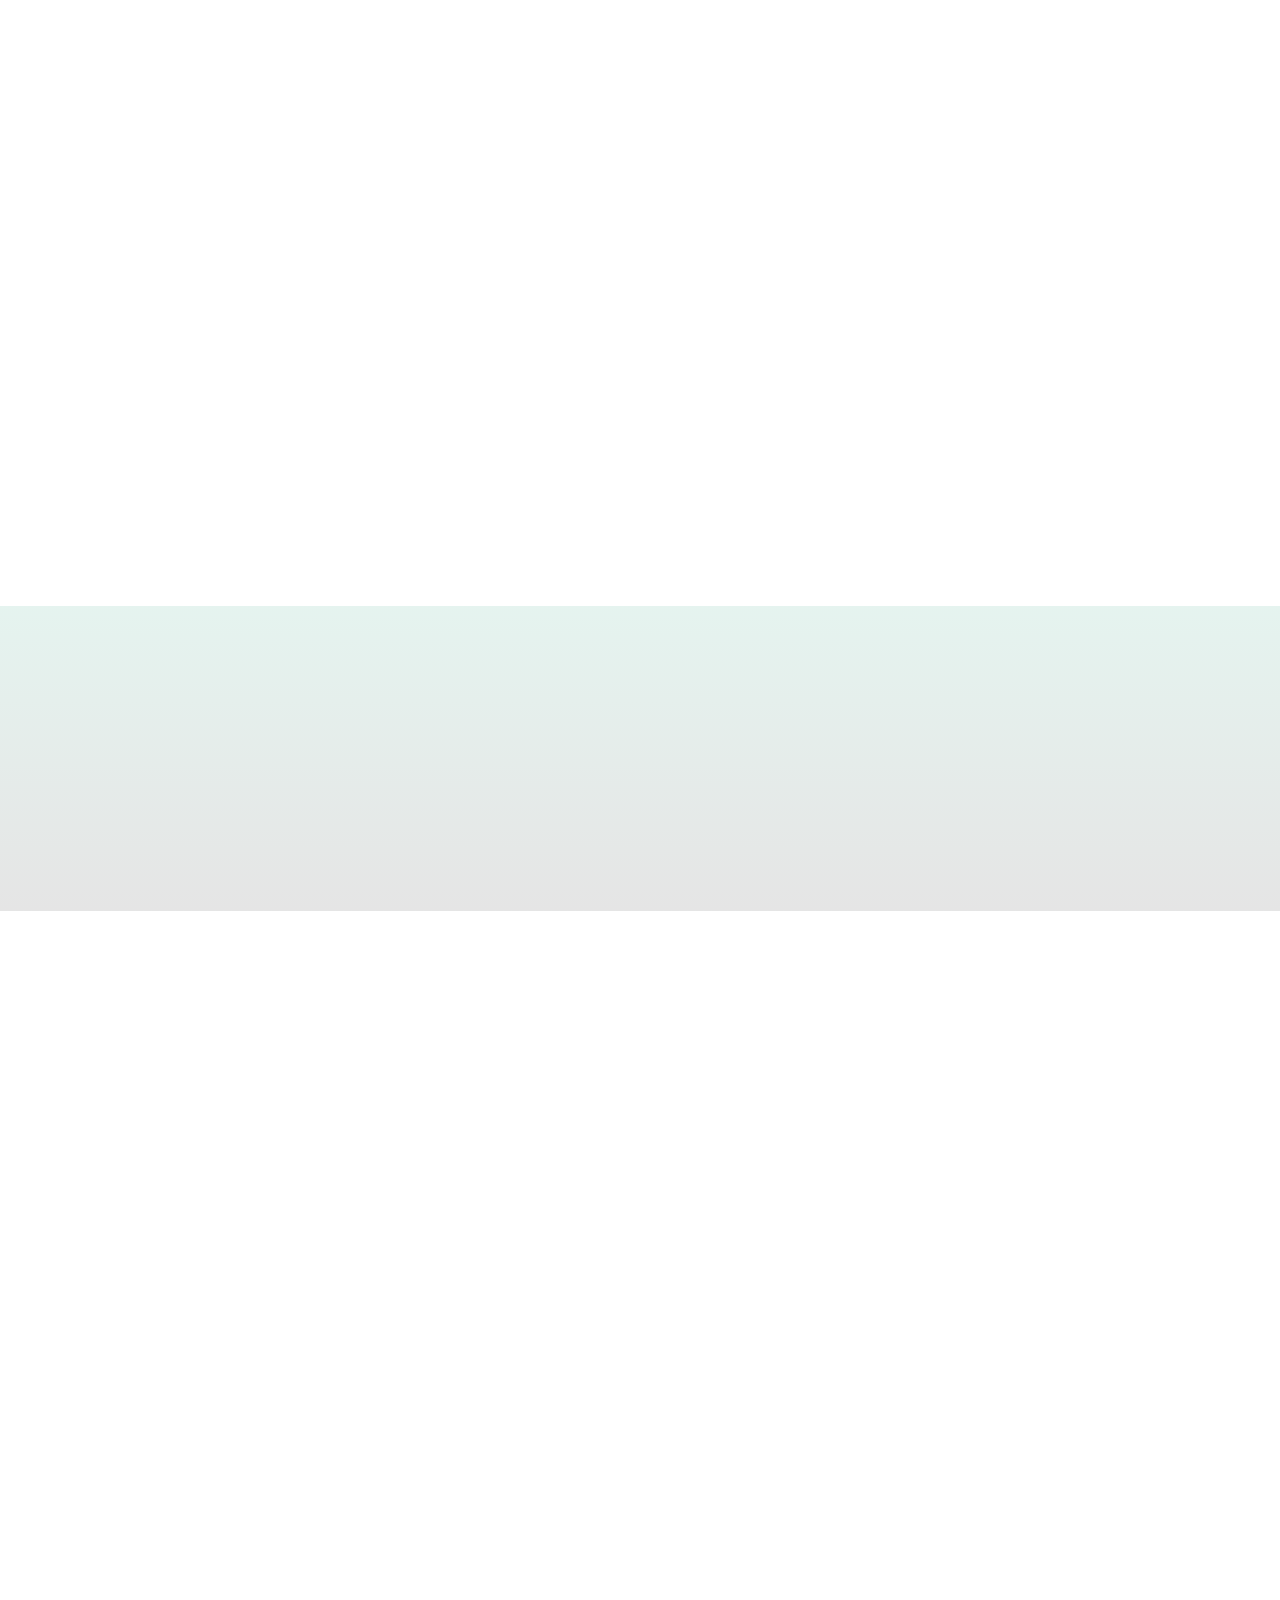
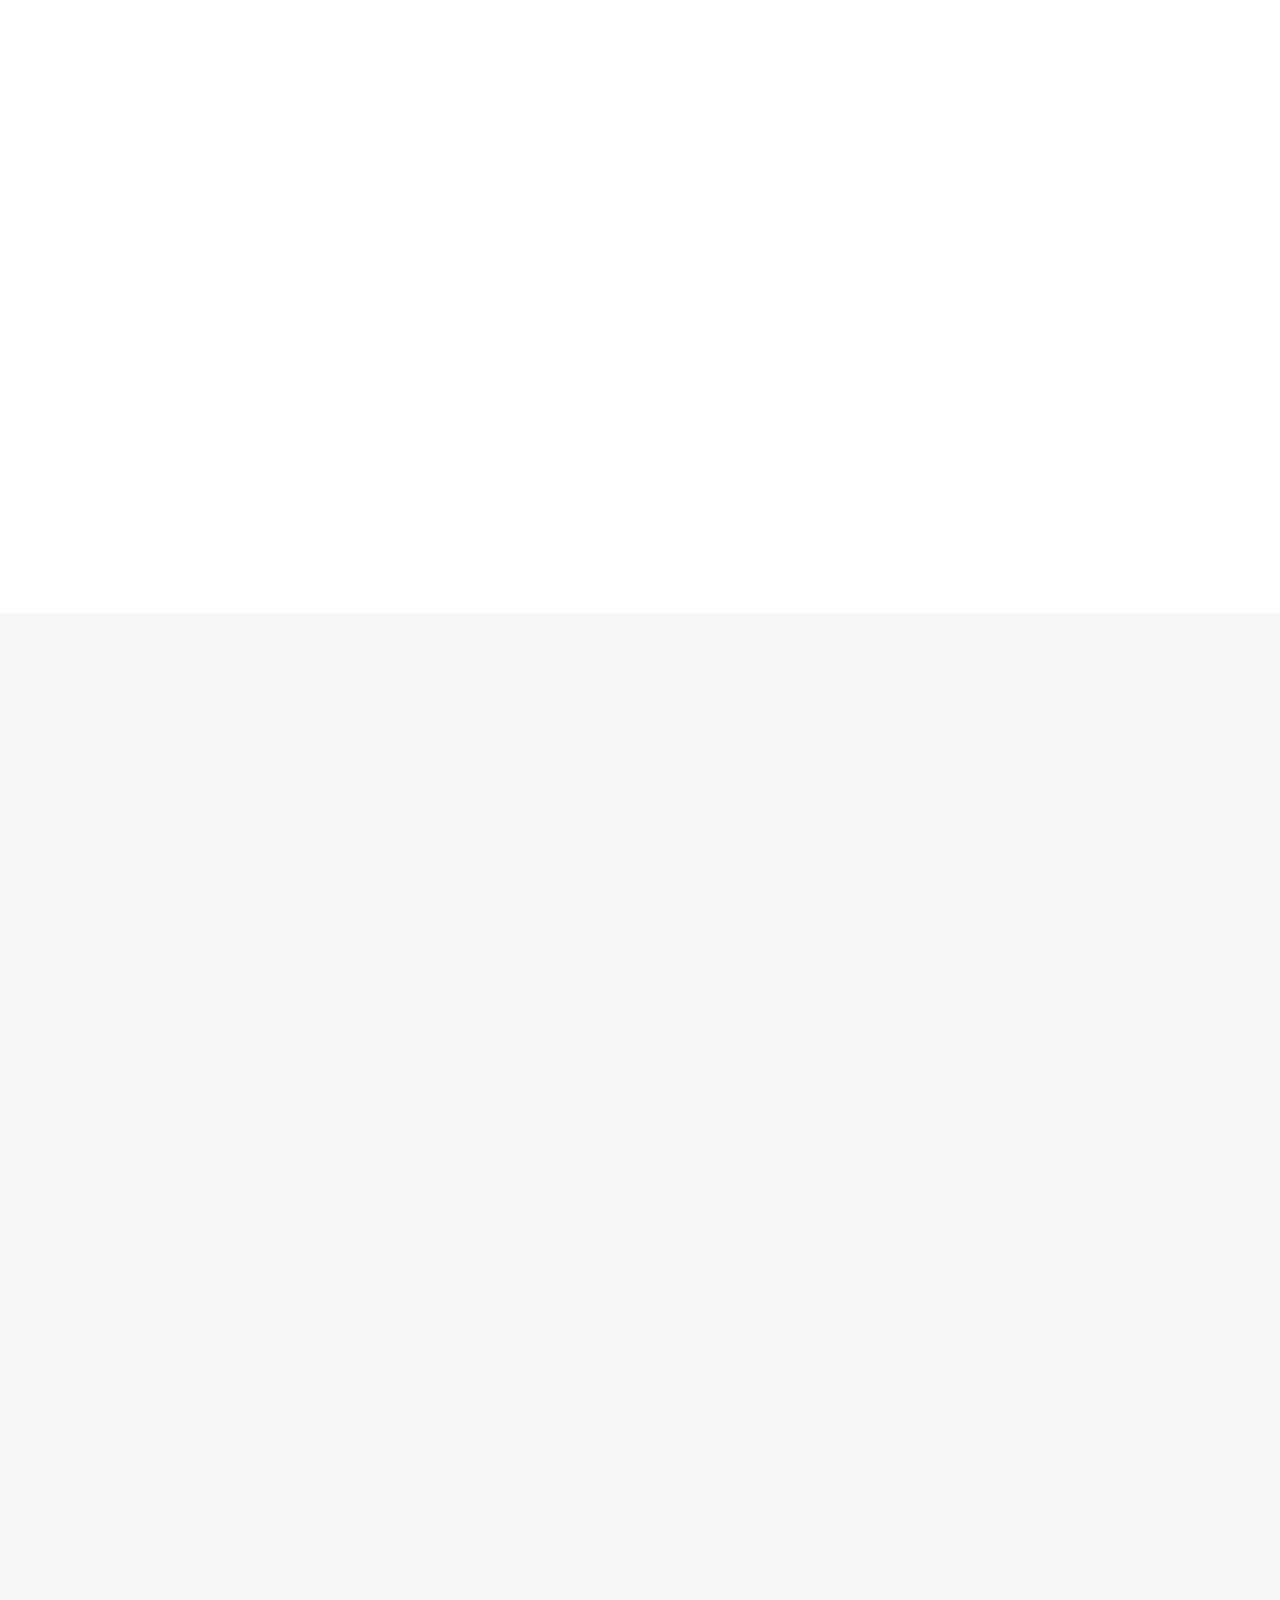
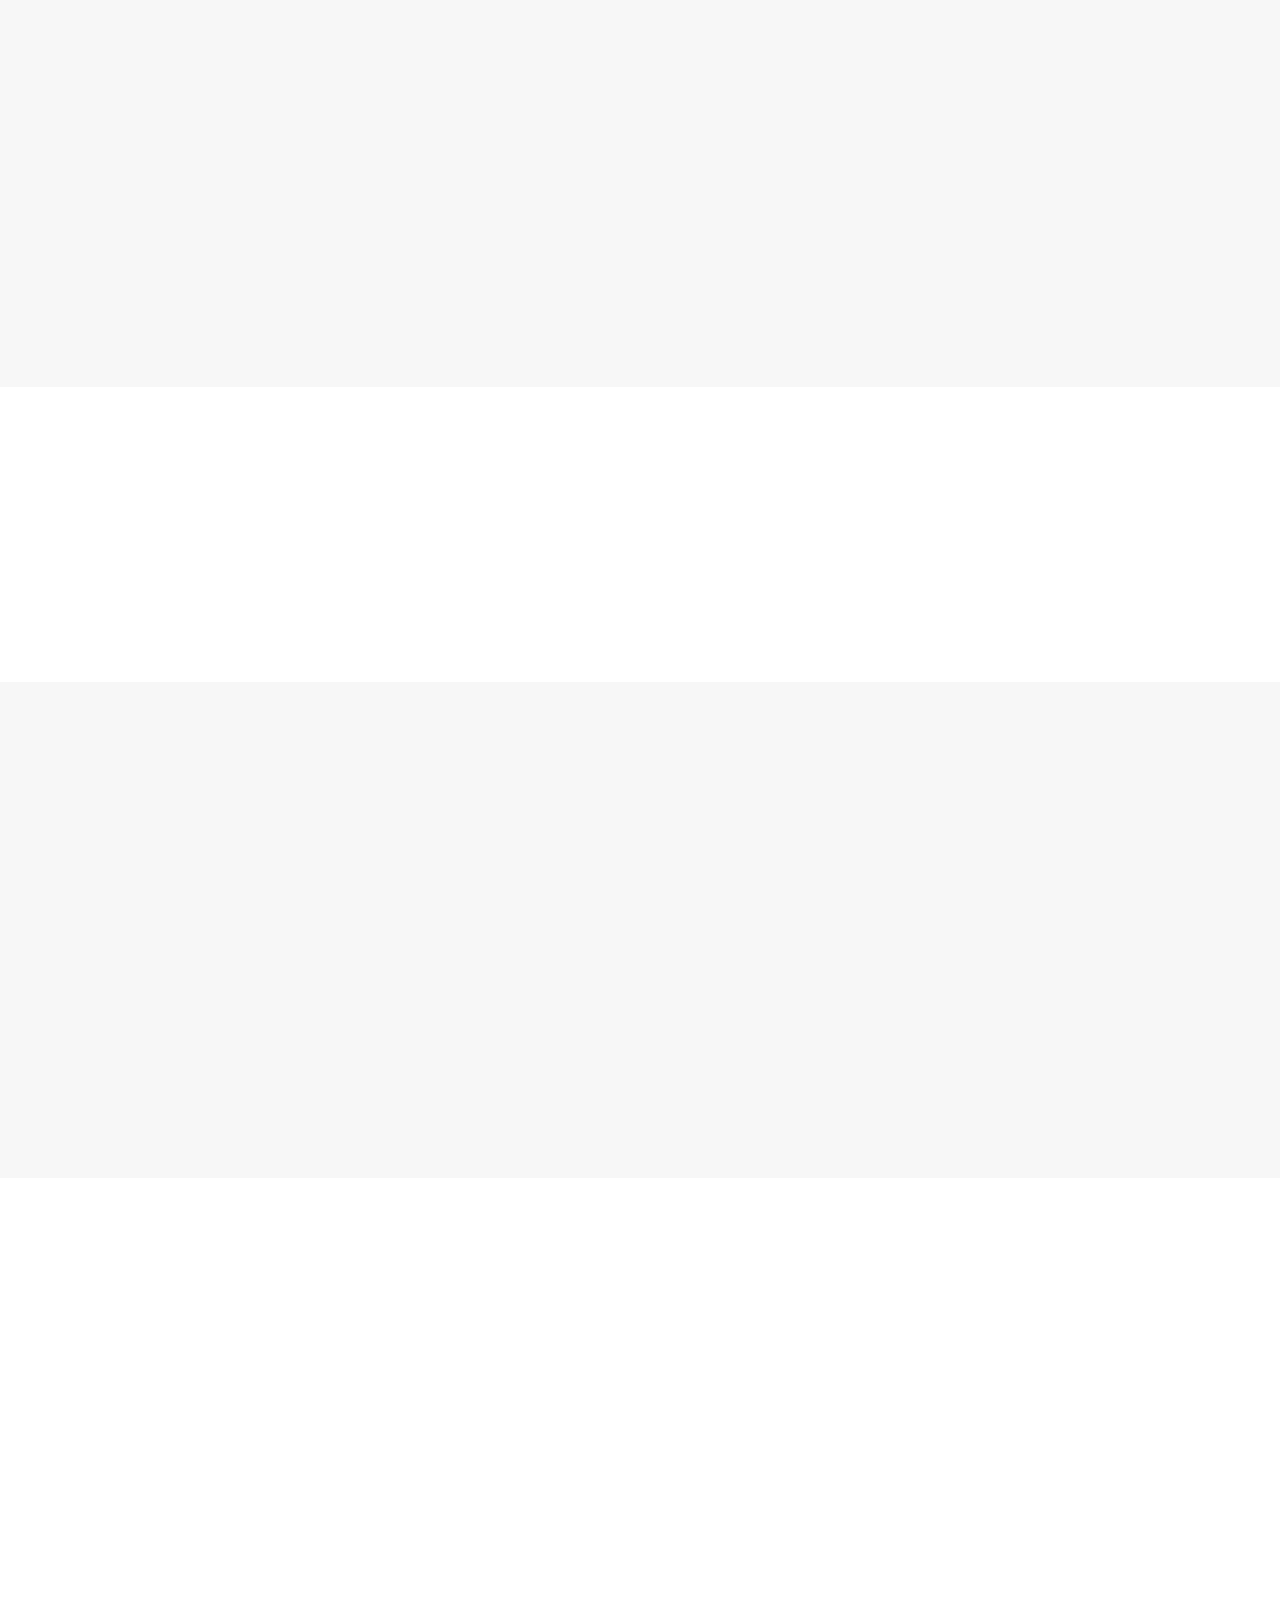
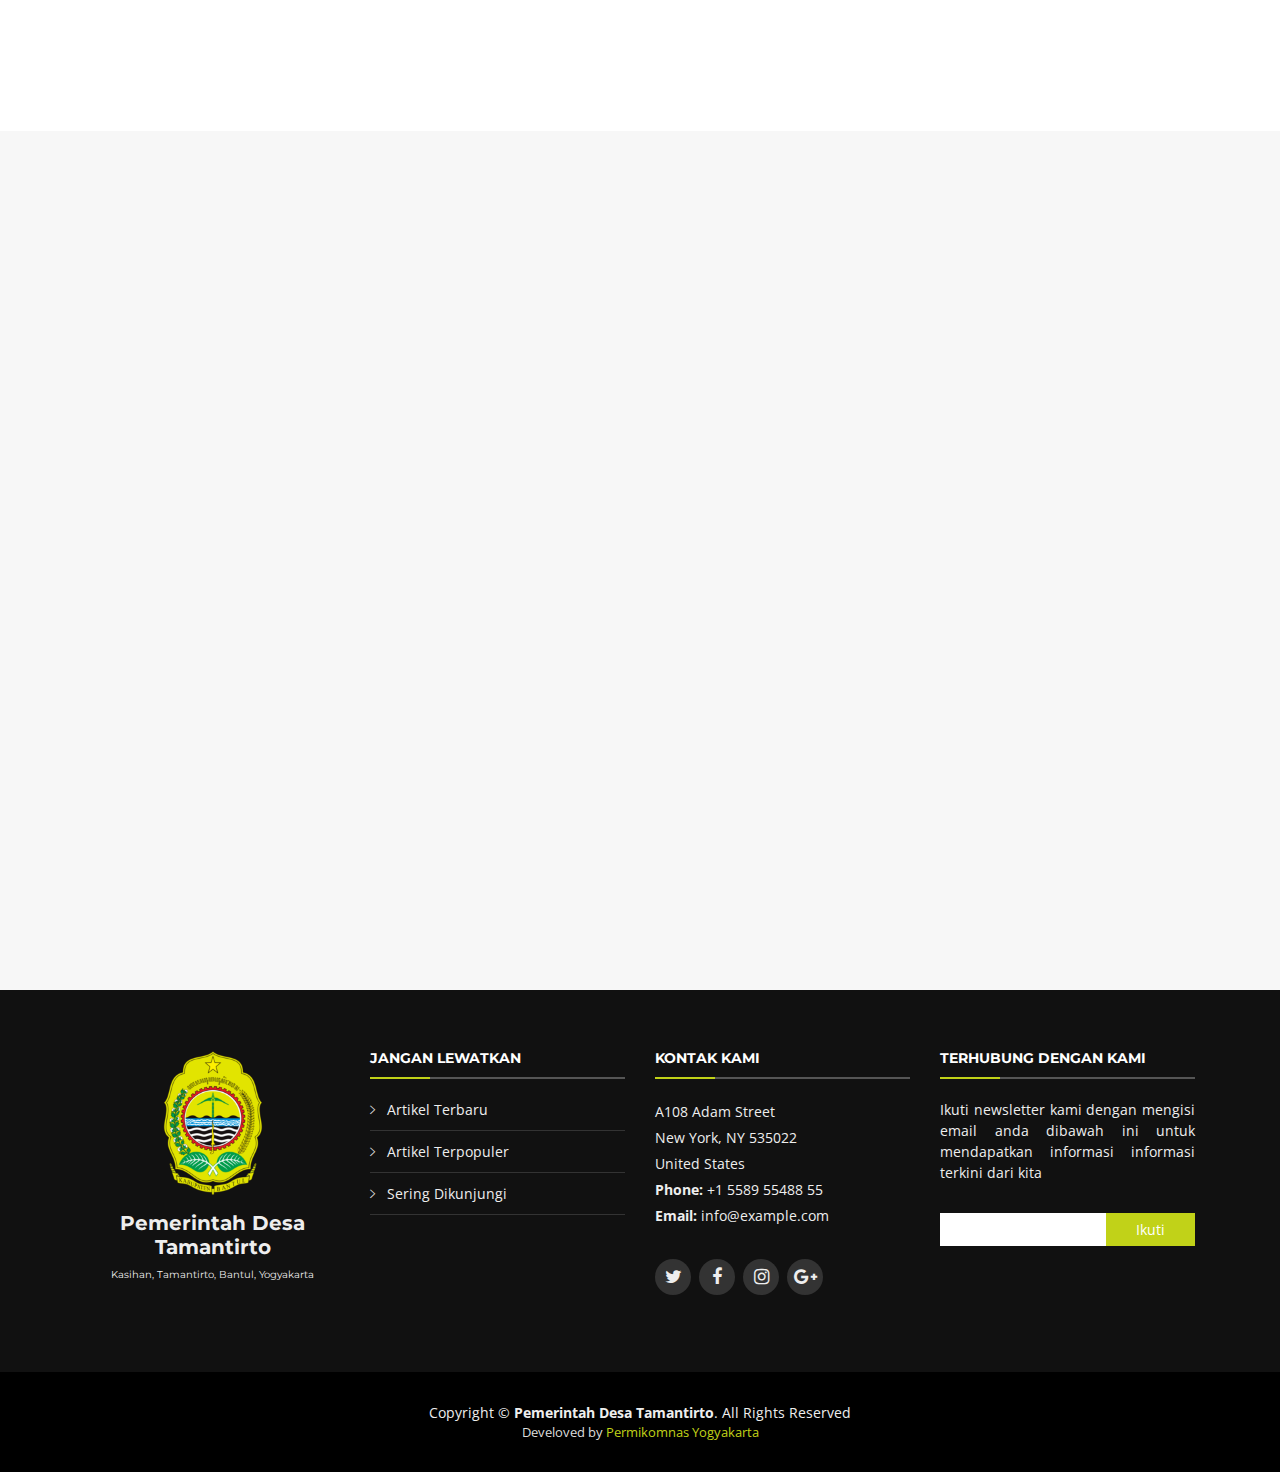
==== commit 9911fdb4: "fix header and footer" ====
--- a/index.html
+++ b/index.html
@@ -51,7 +51,7 @@
             <a>
           </h1>
           <div class="text-logo">
-            <h1>Desa Tamantirto</h1>
+            <h3>Pemerintah Desa Tamantirto</h3>
             <p>Kasihan, Tamantirto, Bantul, Yogyakarta</p>
           </div>
 
@@ -1422,24 +1422,27 @@
       <div class="container">
         <div class="row">
 
-          <div class="col-lg-3 col-md-6 footer-info">
-            <h3>BizPage</h3>
-            <p>Cras fermentum odio eu feugiat lide par naso tierra. Justo eget nada terra videa magna derita valies darta donna mare fermentum iaculis eu non diam phasellus. Scelerisque felis imperdiet proin fermentum leo. Amet volutpat consequat mauris nunc congue.</p>
-          </div>
-
           <div class="col-lg-3 col-md-6 footer-links">
-            <h4>Useful Links</h4>
+            <div class="footer-logo text-center">
+              <a href="index.html">
+                <img src="assets/img/logo-desa.png" width="100px">
+              </a>
+              <h5 class="mt-3">Pemerintah Desa Tamantirto</h5>
+              <p>Kasihan, Tamantirto, Bantul, Yogyakarta</p>
+            </div>
+          </div>
+
+          <div class="col-lg-3 col-md-6 footer-links">
+            <h4>Jangan Lewatkan</h4>
             <ul>
-              <li><i class="ion-ios-arrow-right"></i> <a href="#">Home</a></li>
-              <li><i class="ion-ios-arrow-right"></i> <a href="#">About us</a></li>
-              <li><i class="ion-ios-arrow-right"></i> <a href="#">Services</a></li>
-              <li><i class="ion-ios-arrow-right"></i> <a href="#">Terms of service</a></li>
-              <li><i class="ion-ios-arrow-right"></i> <a href="#">Privacy policy</a></li>
+              <li><i class="ion-ios-arrow-right"></i> <a href="#">Artikel Terbaru</a></li>
+              <li><i class="ion-ios-arrow-right"></i> <a href="#">Artikel Terpopuler</a></li>
+              <li><i class="ion-ios-arrow-right"></i> <a href="#">Sering Dikunjungi</a></li>
             </ul>
           </div>
 
           <div class="col-lg-3 col-md-6 footer-contact">
-            <h4>Contact Us</h4>
+            <h4>Kontak Kami</h4>
             <p>
               A108 Adam Street <br>
               New York, NY 535022<br>
@@ -1453,16 +1456,15 @@
               <a href="#" class="facebook"><i class="fa fa-facebook"></i></a>
               <a href="#" class="instagram"><i class="fa fa-instagram"></i></a>
               <a href="#" class="google-plus"><i class="fa fa-google-plus"></i></a>
-              <a href="#" class="linkedin"><i class="fa fa-linkedin"></i></a>
-            </div>
-
-          </div>
-
-          <div class="col-lg-3 col-md-6 footer-newsletter">
-            <h4>Our Newsletter</h4>
-            <p>Tamen quem nulla quae legam multos aute sint culpa legam noster magna veniam enim veniam illum dolore legam minim quorum culpa amet magna export quem marada parida nodela caramase seza.</p>
+            </div>
+
+          </div>
+
+          <div class="col-lg-3 col-md-6 footer-newsletter text-justify">
+            <h4>Terhubung Dengan Kami</h4>
+            <p>Ikuti newsletter kami dengan mengisi email anda dibawah ini untuk mendapatkan informasi informasi terkini dari kita</p>
             <form action="" method="post">
-              <input type="email" name="email"><input type="submit" value="Subscribe">
+              <input type="email" name="email"><input type="submit" value="Ikuti">
             </form>
           </div>
 
@@ -1472,7 +1474,7 @@
 
     <div class="container">
       <div class="copyright">
-        &copy; Copyright <strong>BizPage</strong>. All Rights Reserved
+        Copyright &copy; <strong>Pemerintah Desa Tamantirto</strong>. All Rights Reserved
       </div>
       <div class="credits">
         <!--
@@ -1481,7 +1483,7 @@
         Licensing information: https://bootstrapmade.com/license/
         Purchase the pro version with working PHP/AJAX contact form: https://bootstrapmade.com/buy/?theme=BizPage
       -->
-        Designed by <a href="https://bootstrapmade.com/">BootstrapMade</a>
+        Develoved by <a href="https://bootstrapmade.com/">Permikomnas Yogyakarta</a>
       </div>
     </div>
   </footer><!-- End Footer -->
--- a/assets/css/style.css
+++ b/assets/css/style.css
@@ -136,10 +136,10 @@
   margin-right: 150px;
 }
 
-#header .text-logo h1 {
+#header .text-logo h3 {
   padding: 0;
   margin: 0;
-  font-size: 20px;
+  font-size: 15px;
   font-weight: bold;
 }
 
@@ -149,26 +149,12 @@
   font-size: 10px;
 }
 
-/* #header .logo p {
-  color: white;
-  font-size: 11px;
-} */
-
-/* #header .logo a {
-  color: #fff;
-} */
-
 #header .logo img {
   max-height: 40px;
-  padding: 0;
-  margin: 0;
+  margin-top: 15px;
 }
 
 @media (max-width: 992px) {
-  #header .logo, #header .text-logo {
-    padding: 0;
-    margin: 0;
-  }
 
   #header .text-logo {
     padding-left: 10px;
@@ -1676,7 +1662,7 @@
 }
 
 #contact .php-email-form button[type="submit"]:hover {
-  background: #13a456;
+  background: #C1D218;
 }
 
 @-webkit-keyframes animate-loading {
@@ -1707,30 +1693,24 @@
   font-size: 14px;
 }
 
+.footer-text-logo h6 {
+  font-weight: bold;
+}
+
 #footer .footer-top {
   background: #111;
   padding: 60px 0 30px 0;
 }
 
-#footer .footer-top .footer-info {
-  margin-bottom: 30px;
-}
-
-#footer .footer-top .footer-info h3 {
-  font-size: 34px;
-  margin: 0 0 20px 0;
-  padding: 2px 0 2px 10px;
-  line-height: 1;
+#footer .footer-top .footer-logo h5 {
+  font-weight: bold;
   font-family: "Montserrat", sans-serif;
-  font-weight: 700;
-  letter-spacing: 3px;
-  border-left: 4px solid #C1D218;
-}
-
-#footer .footer-top .footer-info p {
-  font-size: 14px;
-  line-height: 24px;
-  margin-bottom: 0;
+  color: #eee;
+}
+
+#footer .footer-top .footer-logo p {
+  font-size: 10px;
+  margin-top: -12px;
   font-family: "Montserrat", sans-serif;
   color: #eee;
 }
@@ -1844,7 +1824,7 @@
 }
 
 #footer .footer-top .footer-newsletter input[type="submit"]:hover {
-  background: #13a456;
+  background: #a5b400;
 }
 
 #footer .copyright {
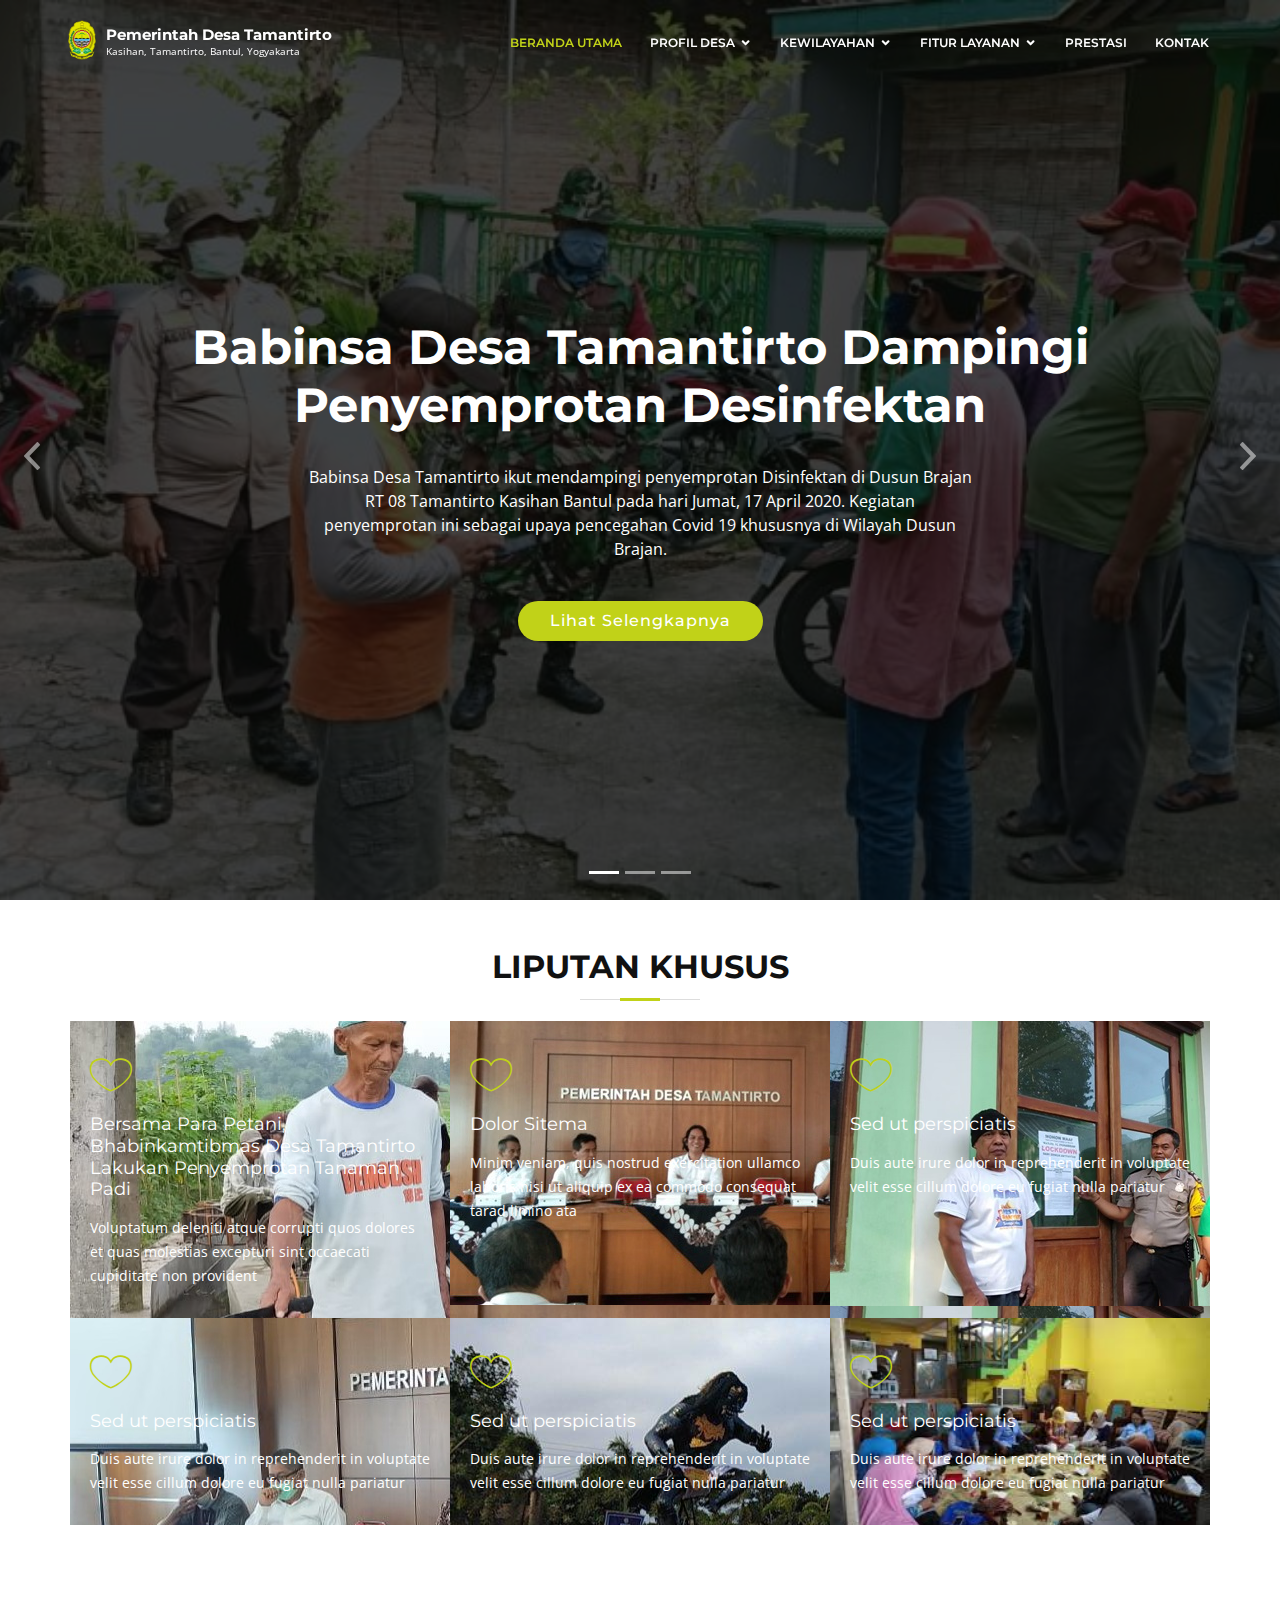
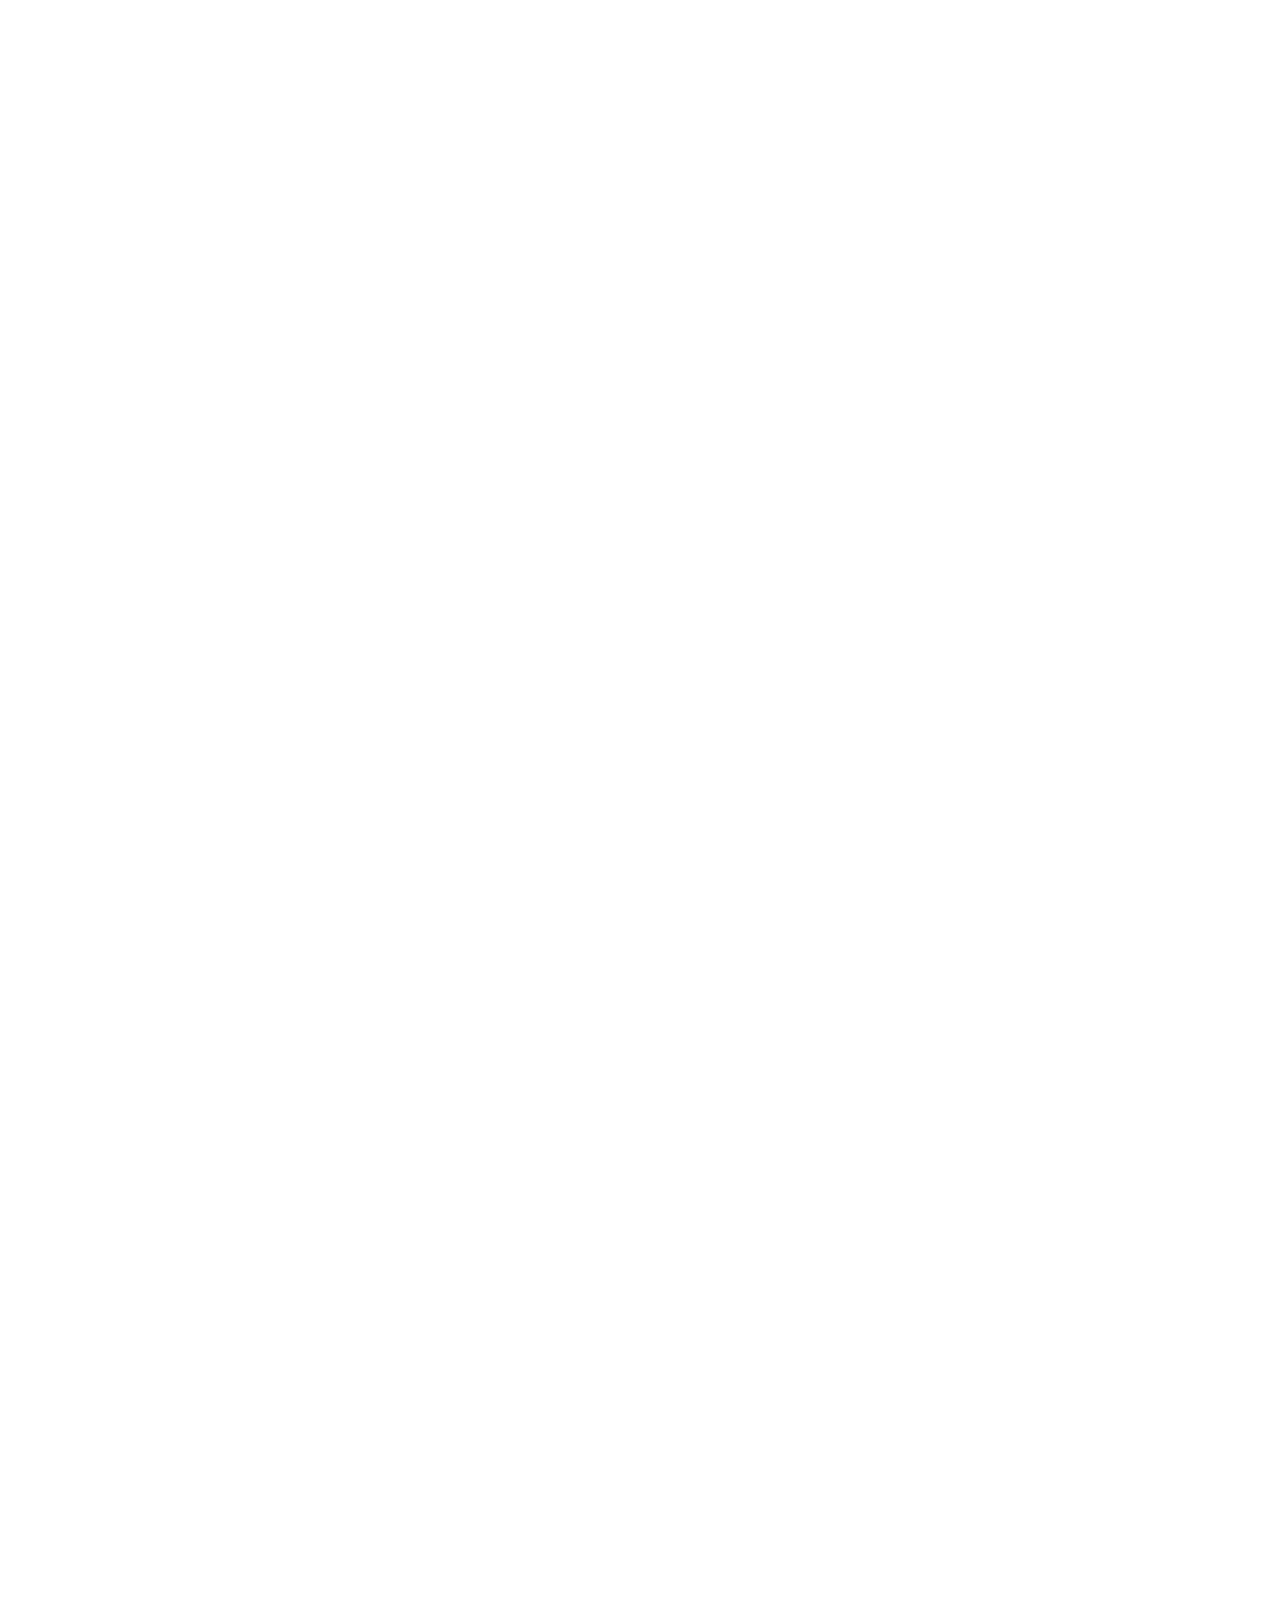
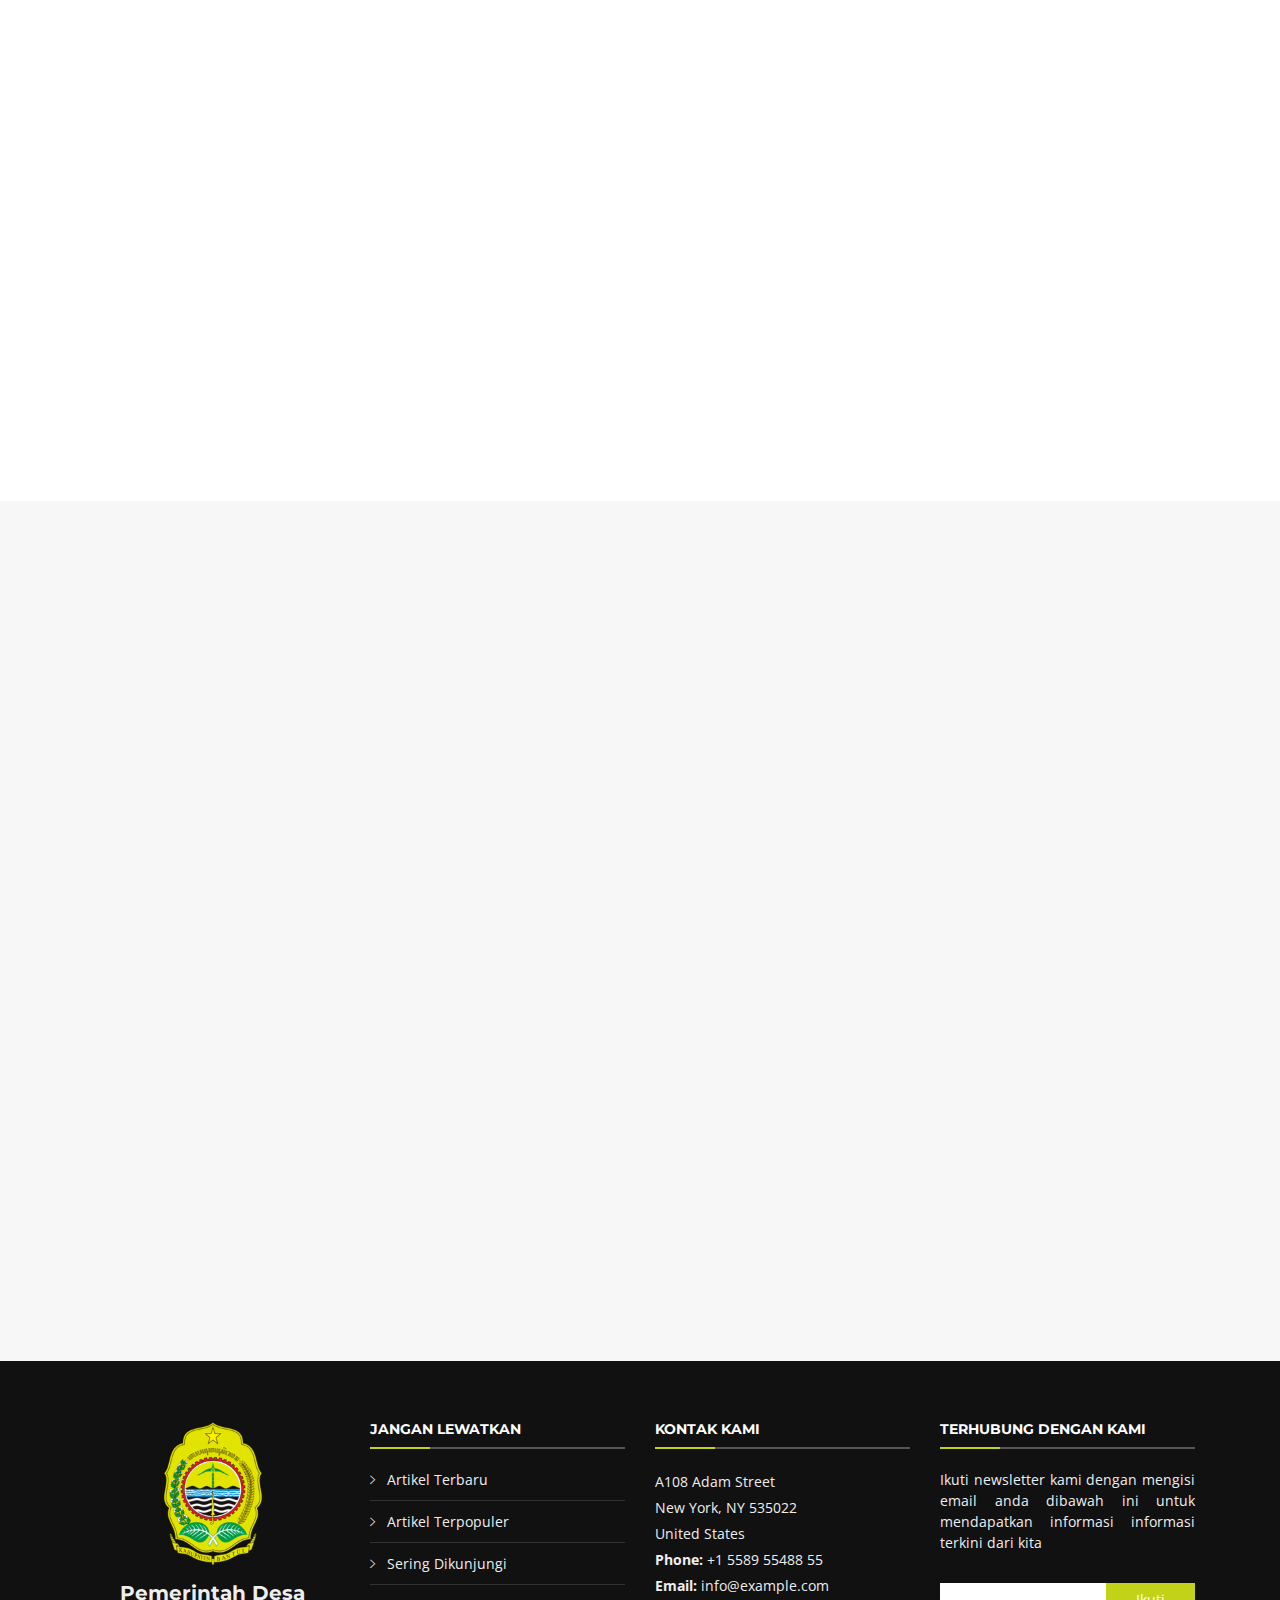
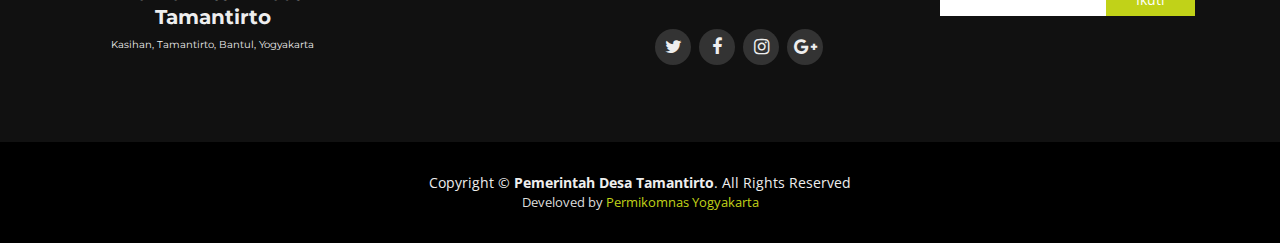
==== commit af0e4a47: "first commit" ====
--- a/index.html
+++ b/index.html
@@ -60,15 +60,15 @@
               <li class="active"><a href="index.html">Beranda Utama</a></li>
               <li class="drop-down"><a href="">Profil Desa</a>
                 <ul>
-                  <li><a href="#">Sejarah Desa</a></li>
-                  <li><a href="#">Visi Misi</a></li>
-                  <li><a href="#">Perangkat Desa</a></li>
+                  <li><a href="./sejarah.html">Sejarah Desa</a></li>
+                  <li><a href="visiMisi.html">Visi Misi</a></li>
+                  <li><a href="./perangkat.html">Perangkat Desa</a></li>
                 </ul>
               </li>
               <li class="drop-down"><a href="">Kewilayahan</a>
                 <ul>
-                  <li><a href="">Informasi Wilayah</a></li>
-                  <li><a href="">Kependudukan</a></li>
+                  <li><a href="./wilayah.html">Informasi Wilayah</a></li>
+                  <li><a href="./kependudukan.html">Kependudukan</a></li>
                 </ul>
               </li>
               <li class="drop-down"><a href="">Fitur Layanan</a>
@@ -77,7 +77,7 @@
                   <li><a href="">Pengaduan Masyarakat</a></li>
                 </ul>
               </li>
-              <li><a href="">Prestasi</a></li>
+              <li><a href="./prestasi.html">Prestasi</a></li>
               <li><a href="">Kontak</a></li>
             </ul>
           </nav><!-- .nav-menu -->
@@ -365,993 +365,16 @@
             </div>
           </div>
         </div>
-
-        <!-- <div class="row">
-          <div class="col-md-8">.col-md-8</div>
-          <div class="col-6 col-md-4">.col-6 .col-md-4</div>
-        </div> -->
-
-        <!-- <div class="row about-cols">
-
-          <div class="col-md-4" data-aos="fade-up" data-aos-delay="100">
-            <div class="about-col">
-              <div class="img">
-                <img src="assets/img/about-mission.jpg" alt="" class="img-fluid">
-                <div class="icon"><i class="ion-ios-speedometer-outline"></i></div>
-              </div>
-              <h2 class="title"><a href="#">Our Mission</a></h2>
-              <p>
-                Lorem ipsum dolor sit amet, consectetur elit, sed do eiusmod tempor ut labore et dolore magna aliqua. Ut enim ad minim veniam, quis nostrud exercitation ullamco laboris nisi ut aliquip ex ea commodo consequat.
-              </p>
-            </div>
-          </div>
-
-          <div class="col-md-4" data-aos="fade-up" data-aos-delay="200">
-            <div class="about-col">
-              <div class="img">
-                <img src="assets/img/about-plan.jpg" alt="" class="img-fluid">
-                <div class="icon"><i class="ion-ios-list-outline"></i></div>
-              </div>
-              <h2 class="title"><a href="#">Our Plan</a></h2>
-              <p>
-                Sed ut perspiciatis unde omnis iste natus error sit voluptatem doloremque laudantium, totam rem aperiam, eaque ipsa quae ab illo inventore veritatis et quasi architecto beatae vitae dicta sunt explicabo.
-              </p>
-            </div>
-          </div>
-
-          <div class="col-md-4" data-aos="fade-up" data-aos-delay="300">
-            <div class="about-col">
-              <div class="img">
-                <img src="assets/img/about-vision.jpg" alt="" class="img-fluid">
-                <div class="icon"><i class="ion-ios-eye-outline"></i></div>
-              </div>
-              <h2 class="title"><a href="#">Our Vision</a></h2>
-              <p>
-                Nemo enim ipsam voluptatem quia voluptas sit aut odit aut fugit, sed quia magni dolores eos qui ratione voluptatem sequi nesciunt Neque porro quisquam est, qui dolorem ipsum quia dolor sit amet.
-              </p>
-            </div>
-          </div>
-
-        </div> -->
-
       </div>
     </section><!-- End About Us Section -->
-
-    <!-- ======= Struktur Organisasi Section ======= -->
-    <section id="schedule" class="section-with-bg">
-      <div class="container" data-aos="fade-up">
-        <div class="section-header text-center">
-          <h2>Struktur Organisasi Himatik</h2>
-          <p>Periode Kepengurusan 2019-2020</p>
-        </div>
-
-        <ul class="nav nav-tabs" role="tablist" data-aos="fade-up" data-aos-delay="100">
-          <li class="nav-item">
-            <a class="nav-link active" href="#day-1" role="tab" data-toggle="tab">Pimpinan Desa</a>
-          </li><br>
-          <li class="nav-item">
-            <a class="nav-link" href="#day-2" role="tab" data-toggle="tab">Badan Pengawas</a>
-          </li><br>
-          <li class="nav-item">
-            <a class="nav-link" href="#day-3" role="tab" data-toggle="tab">Divisi Diklat</a>
-          </li>
-          <li class="nav-item">
-            <a class="nav-link" href="#day-4" role="tab" data-toggle="tab">Divisi Kominfo</a>
-          </li><br>
-          <li class="nav-item">
-            <a class="nav-link" href="#day-5" role="tab" data-toggle="tab">Divisi PSDA</a>
-          </li>
-          <li class="nav-item">
-            <a class="nav-link" href="#day-6" role="tab" data-toggle="tab">Divisi Sosmas</a>
-          </li>
-          <li class="nav-item">
-            <a class="nav-link" href="#day-7" role="tab" data-toggle="tab">Divisi Keagamaan</a>
-          </li>
-        </ul>
-
-        <h3 class="sub-heading">
-          Klik masing masing bagian atau divisinya diatas ini untuk melihat anggota anggotanya
-        </h3>
-
-        <div class="tab-content row justify-content-center" data-aos="fade-up" data-aos-delay="200">
-
-          <!-- BPH TOP -->
-          <div role="tabpanel" class="col-lg-9 tab-pane fade show active" id="day-1">
-
-            <div class="row schedule-item">
-              <div class="col-md-2"><time>Ketua</time></div>
-              <div class="col-md-10">
-                <div class="speaker">
-                  <img src="assets/img/kahim/imam.png" alt="">
-                </div>
-                <h4>Imam Ihsani <span>Imam</span></h4>
-                <p>Mahasiswa Informatika UAA 18</p>
-              </div>
-            </div>
-
-            <div class="row schedule-item">
-              <div class="col-md-2"><time>Wakil Ketua</time></div>
-              <div class="col-md-10">
-                <div class="speaker">
-                  <img src="assets/img/anggota/fahrul-team.png" alt="">
-                </div>
-                <h4>Fahrul Aditya <span>Fahrul</span></h4>
-                <p>Mahasiswa Informatika UAA 19</p>
-              </div>
-            </div>
-
-            <div class="row schedule-item">
-              <div class="col-md-2"><time>Sekretaris 1</time></div>
-              <div class="col-md-10">
-                <div class="speaker">
-                  <img src="assets/img/anggota/juvi.png" alt="">
-                </div>
-                <h4>Juwiati Alwi <span>Juvi</span></h4>
-                <p>Mahasiswa Informatika UAA 18</p>
-              </div>
-            </div>
-
-            <div class="row schedule-item">
-              <div class="col-md-2"><time>Sekretaris 2</time></div>
-              <div class="col-md-10">
-                <div class="speaker">
-                  <img src="assets/img/anggota/ajeng.png" alt="">
-                </div>
-                <h4>Masbina Ajeng Lestari <span>Ajeng</span></h4>
-                <p>Mahasiswa Informatika UAA 19</p>
-              </div>
-            </div>
-
-            <div class="row schedule-item">
-              <div class="col-md-2"><time>Bendahara 1</time></div>
-              <div class="col-md-10">
-                <div class="speaker">
-                  <img src="assets/img/anggota/nilna.png" alt="">
-                </div>
-                <h4>Nilna Alminah <span>Nilna</span></h4>
-                <p>Mahasiswa Informatika UAA 18</p>
-              </div>
-            </div>
-
-            <div class="row schedule-item">
-              <div class="col-md-2"><time>Bendahara 2</time></div>
-              <div class="col-md-10">
-                <div class="speaker">
-                  <img src="assets/img/anggota/aghfa.png" alt="">
-                </div>
-                <h4>Aghfa Oktaviana <span>Aghfa</span></h4>
-                <p>Mahasiswa Informatika UAA 19</p>
-              </div>
-            </div>
-          </div>
-          <!-- End BPH TOP -->
-
-          <!-- Badan Pengawas -->
-          <div role="tabpanel" class="col-lg-9  tab-pane fade" id="day-2">
-
-            <div class="row schedule-item">
-              <div class="col-md-2"><time>Anggota</time></div>
-              <div class="col-md-10">
-                <div class="speaker">
-                  <img src="assets/img/anggota/reza-team.png" alt="">
-                </div>
-                <h4>Reza Febriansyah <span>Reza</span></h4>
-                <p>Mahasiswa Informatika UAA 18</p>
-              </div>
-            </div>
-
-            <div class="row schedule-item">
-              <div class="col-md-2"><time>Anggota</time></div>
-              <div class="col-md-10">
-                <div class="speaker">
-                  <img src="assets/img/anggota/putri-team.png" alt="">
-                </div>
-                <h4>Putri Nurlaily B S <span>Putri</span></h4>
-                <p>Mahasiswa Informatika UAA 18</p>
-              </div>
-            </div>
-
-            <div class="row schedule-item">
-              <div class="col-md-2"><time>Anggota</time></div>
-              <div class="col-md-10">
-                <div class="speaker">
-                  <img src="assets/img/anggota/fadhil.png" alt="">
-                </div>
-                <h4>Umar Fadhil Waluyardi <span>Fadhil</span></h4>
-                <p>Mahasiswa Informatika UAA 18</p>
-              </div>
-            </div>
-
-            <div class="row schedule-item">
-              <div class="col-md-2"><time>Anggota</time></div>
-              <div class="col-md-10">
-                <div class="speaker">
-                  <img src="assets/img/anggota/doni.png" alt="">
-                </div>
-                <h4>Doni Harisandi <span>Doni</span></h4>
-                <p>Mahasiswa Informatika UAA 18</p>
-              </div>
-            </div>
-
-            <div class="row schedule-item">
-              <div class="col-md-2"><time>Anggota</time></div>
-              <div class="col-md-10">
-                <div class="speaker">
-                  <img src="assets/img/anggota/adi.png" alt="">
-                </div>
-                <h4>Armady Letetuny <span>Ady</span></h4>
-                <p>Mahasiswa Informatika UAA 19</p>
-              </div>
-            </div>
-
-          </div>
-          <!-- End Badan Pengawas -->
-
-          <!-- Diklat -->
-          <div role="tabpanel" class="col-lg-9  tab-pane fade" id="day-3">
-
-            <div class="row schedule-item">
-              <div class="col-md-2"><time>Koor Diklat</time></div>
-              <div class="col-md-10">
-                <div class="speaker">
-                  <img src="assets/img/anggota/akbar-team.png" alt="">
-                </div>
-                <h4>Ahmad Hizbullah Akbar <span>Akbar</span></h4>
-                <p>Mahasiswa Informatika UAA 18</p>
-              </div>
-            </div>
-
-            <div class="row schedule-item">
-              <div class="col-md-2"><time>Anggota Diklat</time></div>
-              <div class="col-md-10">
-                <div class="speaker">
-                  <img src="assets/img/anggota/ira.png" alt="">
-                </div>
-                <h4>Ira Nurjannah <span>Ira</span></h4>
-                <p>Mahasiswa Informatika UAA 19</p>
-              </div>
-            </div>
-
-            <div class="row schedule-item">
-              <div class="col-md-2"><time>Anggota Diklat</time></div>
-              <div class="col-md-10">
-                <div class="speaker">
-                  <img src="assets/img/anggota/ayu.png" alt="">
-                </div>
-                <h4>Wahyu Mauliza <span>Ayu</span></h4>
-                <p>Mahasiswa Informatika UAA 19</p>
-              </div>
-            </div>
-
-            <div class="row schedule-item">
-              <div class="col-md-2"><time>Anggota Diklat</time></div>
-              <div class="col-md-10">
-                <div class="speaker">
-                  <img src="assets/img/anggota/beny.png" alt="">
-                </div>
-                <h4>Benny Wirangga <span>Benny</span></h4>
-                <p>Mahasiswa Informatika UAA 19</p>
-              </div>
-            </div>
-
-            <div class="row schedule-item">
-              <div class="col-md-2"><time>Anggota Diklat</time></div>
-              <div class="col-md-10">
-                <div class="speaker">
-                  <img src="assets/img/anggota/fauzan.png" alt="">
-                </div>
-                <h4>Fauzan Ayatullah <span>Fauzan</span></h4>
-                <p>Mahasiswa Informatika UAA 19</p>
-              </div>
-            </div>
-          </div>
-          <!-- End Diklat -->
-
-          <!-- Kominfo -->
-          <div role="tabpanel" class="col-lg-9  tab-pane fade" id="day-4">
-
-            <div class="row schedule-item">
-              <div class="col-md-2"><time>Koor Kominfo</time></div>
-              <div class="col-md-10">
-                <div class="speaker">
-                  <img src="assets/img/anggota/ridwan-team.png" alt="">
-                </div>
-                <h4>Nuridwan Eka Saputra <span>Ridwan</span></h4>
-                <p>Mahasiswa Informatika UAA 18</p>
-              </div>
-            </div>
-
-            <div class="row schedule-item">
-              <div class="col-md-2"><time>Anggota Kominfo</time></div>
-              <div class="col-md-10">
-                <div class="speaker">
-                  <img src="assets/img/anggota/fariz.png" alt="">
-                </div>
-                <h4>Fariz Abdillah Haq <span>Fariz</span></h4>
-                <p>Mahasiswa Informatika UAA 19</p>
-              </div>
-            </div>
-
-            <div class="row schedule-item">
-              <div class="col-md-2"><time>Anggota Kominfo</time></div>
-              <div class="col-md-10">
-                <div class="speaker">
-                  <img src="assets/img/anggota/sholikhah.png" alt="">
-                </div>
-                <h4>Lailatus Sholikhah <span>Sholikhah</span></h4>
-                <p>Mahasiswa Informatika UAA 19</p>
-              </div>
-            </div>
-
-            <div class="row schedule-item">
-              <div class="col-md-2"><time>Anggota Kominfo</time></div>
-              <div class="col-md-10">
-                <div class="speaker">
-                  <img src="assets/img/anggota/masikin.png" alt="">
-                </div>
-                <h4>Masikin <span>Masikin</span></h4>
-                <p>Mahasiswa Informatika UAA 19</p>
-              </div>
-            </div>
-
-            <div class="row schedule-item">
-              <div class="col-md-2"><time>Anggota Kominfo</time></div>
-              <div class="col-md-10">
-                <div class="speaker">
-                  <img src="assets/img/anggota/vava.png" alt="">
-                </div>
-                <h4>Vava Istrada <span>Vava</span></h4>
-                <p>Mahasiswa Informatika UAA 19</p>
-              </div>
-            </div>
-          </div>
-          <!-- End Kominfo -->
-
-          <!-- PSDA -->
-          <div role="tabpanel" class="col-lg-9  tab-pane fade" id="day-5">
-
-            <div class="row schedule-item">
-              <div class="col-md-2"><time>Koor PSDA</time></div>
-              <div class="col-md-10">
-                <div class="speaker">
-                  <img src="assets/img/anggota/argon-team.png" alt="">
-                </div>
-                <h4>Sri Widodo <span>Argon</span></h4>
-                <p>Mahasiswa Informatika UAA 18</p>
-              </div>
-            </div>
-
-            <div class="row schedule-item">
-              <div class="col-md-2"><time>Anggota PSDA</time></div>
-              <div class="col-md-10">
-                <div class="speaker">
-                  <img src="assets/img/anggota/agung.png" alt="">
-                </div>
-                <h4>Agung R Selang <span>Agung</span></h4>
-                <p>Mahasiswa Informatika UAA 19</p>
-              </div>
-            </div>
-
-            <div class="row schedule-item">
-              <div class="col-md-2"><time>Anggota PSDA</time></div>
-              <div class="col-md-10">
-                <div class="speaker">
-                  <img src="assets/img/anggota/lailah.png" alt="">
-                </div>
-                <h4>Nurlailah M Sidik <span>Lailah</span></h4>
-                <p>Mahasiswa Informatika UAA 19</p>
-              </div>
-            </div>
-
-            <div class="row schedule-item">
-              <div class="col-md-2"><time>Anggota PSDA</time></div>
-              <div class="col-md-10">
-                <div class="speaker">
-                  <img src="assets/img/anggota/lami.png" alt="">
-                </div>
-                <h4>Lami' <span>Lami</span></h4>
-                <p>Mahasiswa Informatika UAA 19</p>
-              </div>
-            </div>
-          </div>
-          <!-- End PSDA -->
-
-          <!-- SOSMAS -->
-          <div role="tabpanel" class="col-lg-9  tab-pane fade" id="day-6">
-
-            <div class="row schedule-item">
-              <div class="col-md-2"><time>Koor Sosmas</time></div>
-              <div class="col-md-10">
-                <div class="speaker">
-                  <img src="assets/img/anggota/ageng.png" alt="">
-                </div>
-                <h4>Ageng Wahab Aljabar <span>Ageng</span></h4>
-                <p>Mahasiswa Informatika UAA 18</p>
-              </div>
-            </div>
-
-            <div class="row schedule-item">
-              <div class="col-md-2"><time>Anggota Sosmas</time></div>
-              <div class="col-md-10">
-                <div class="speaker">
-                  <img src="assets/img/anggota/revina.png" alt="">
-                </div>
-                <h4>Revina Risky Utami <span>Revina</span></h4>
-                <p>Mahasiswa Informatika UAA 19</p>
-              </div>
-            </div>
-
-            <div class="row schedule-item">
-              <div class="col-md-2"><time>Anggota Sosmas</time></div>
-              <div class="col-md-10">
-                <div class="speaker">
-                  <img src="assets/img/anggota/dwi.png" alt="">
-                </div>
-                <h4>Dwi Wahyu R <span>Dwi</span></h4>
-                <p>Mahasiswa Informatika UAA 18</p>
-              </div>
-            </div>
-
-            <div class="row schedule-item">
-              <div class="col-md-2"><time>Anggota Sosmas</time></div>
-              <div class="col-md-10">
-                <div class="speaker">
-                  <img src="assets/img/anggota/tyar.png" alt="">
-                </div>
-                <h4>Ady Tyar <span>Tyar</span></h4>
-                <p>Mahasiswa Informatika UAA 19</p>
-              </div>
-            </div>
-          </div>
-          <!-- End SOSMAS -->
-
-          <!-- KEAGAMAAN -->
-          <div role="tabpanel" class="col-lg-9  tab-pane fade" id="day-7">
-
-            <div class="row schedule-item">
-              <div class="col-md-2"><time>Koor Keagamaan</time></div>
-              <div class="col-md-10">
-                <div class="speaker">
-                  <img src="assets/img/anggota/anwar.png" alt="">
-                </div>
-                <h4>Anwar Ribai <span>Anwar</span></h4>
-                <p>Mahasiswa Informatika UAA 18</p>
-              </div>
-            </div>
-
-            <div class="row schedule-item">
-              <div class="col-md-2"><time>Anggota Keagamaan</time></div>
-              <div class="col-md-10">
-                <div class="speaker">
-                  <img src="assets/img/anggota/mega.png" alt="">
-                </div>
-                <h4>Sari Purnama Mega <span>Mega</span></h4>
-                <p>Mahasiswa Informatika UAA 19</p>
-              </div>
-            </div>
-
-            <div class="row schedule-item">
-              <div class="col-md-2"><time>Anggota Keagamaan</time></div>
-              <div class="col-md-10">
-                <div class="speaker">
-                  <img src="assets/img/anggota/manto.png" alt="">
-                </div>
-                <h4>Sumanto <span>Manto</span></h4>
-                <p>Mahasiswa Informatika UAA 18</p>
-              </div>
-            </div>
-
-            <div class="row schedule-item">
-              <div class="col-md-2"><time>Anggota Keagamaan</time></div>
-              <div class="col-md-10">
-                <div class="speaker">
-                  <img src="assets/img/anggota/wasil.png" alt="">
-                </div>
-                <h4>Wassilah <span>Wasil</span></h4>
-                <p>Mahasiswa Informatika UAA 19</p>
-              </div>
-            </div>
-
-            <div class="row schedule-item">
-              <div class="col-md-2"><time>Anggota Keagamaan</time></div>
-              <div class="col-md-10">
-                <div class="speaker">
-                  <img src="assets/img/anggota/arif.png" alt="">
-                </div>
-                <h4>Arif Rahman <span>Arif</span></h4>
-                <p>Mahasiswa Informatika UAA 19</p>
-              </div>
-            </div>
-          </div>
-          <!-- End Keagamaan -->
-        </div>
-      </div>
-    </section>
-    <!-- ======= End Struktur Organisasi Section ======= -->
-
-    <!-- ======= Services Section ======= -->
-    <section id="services">
-      <div class="container" data-aos="fade-up">
-
-        <header class="section-header wow fadeInUp">
-          <h3>Services</h3>
-          <p>Laudem latine persequeris id sed, ex fabulas delectus quo. No vel partiendo abhorreant vituperatoribus, ad pro quaestio laboramus. Ei ubique vivendum pro. At ius nisl accusam lorenta zanos paradigno tridexa panatarel.</p>
-        </header>
-
-        <div class="row">
-
-          <div class="col-lg-4 col-md-6" data-aos="fade-up" data-aos-delay="100">
-            <div class="icon"><i class="ion-ios-analytics-outline"></i></div>
-            <h4 class="title"><a href="">Lorem Ipsum</a></h4>
-            <p class="description">Voluptatum deleniti atque corrupti quos dolores et quas molestias excepturi sint occaecati cupiditate non provident</p>
-          </div>
-          <div class="col-lg-4 col-md-6" data-aos="fade-up" data-aos-delay="200">
-            <div class="icon"><i class="ion-ios-bookmarks-outline"></i></div>
-            <h4 class="title"><a href="">Dolor Sitema</a></h4>
-            <p class="description">Minim veniam, quis nostrud exercitation ullamco laboris nisi ut aliquip ex ea commodo consequat tarad limino ata</p>
-          </div>
-          <div class="col-lg-4 col-md-6" data-aos="fade-up" data-aos-delay="300">
-            <div class="icon"><i class="ion-ios-paper-outline"></i></div>
-            <h4 class="title"><a href="">Sed ut perspiciatis</a></h4>
-            <p class="description">Duis aute irure dolor in reprehenderit in voluptate velit esse cillum dolore eu fugiat nulla pariatur</p>
-          </div>
-          <div class="col-lg-4 col-md-6" data-aos="fade-up" data-aos-delay="200">
-            <div class="icon"><i class="ion-ios-speedometer-outline"></i></div>
-            <h4 class="title"><a href="">Magni Dolores</a></h4>
-            <p class="description">Excepteur sint occaecat cupidatat non proident, sunt in culpa qui officia deserunt mollit anim id est laborum</p>
-          </div>
-          <div class="col-lg-4 col-md-6" data-aos="fade-up" data-aos-delay="300">
-            <div class="icon"><i class="ion-ios-barcode-outline"></i></div>
-            <h4 class="title"><a href="">Nemo Enim</a></h4>
-            <p class="description">At vero eos et accusamus et iusto odio dignissimos ducimus qui blanditiis praesentium voluptatum deleniti atque</p>
-          </div>
-          <div class="col-lg-4 col-md-6" data-aos="fade-up" data-aos-delay="400">
-            <div class="icon"><i class="ion-ios-people-outline"></i></div>
-            <h4 class="title"><a href="">Eiusmod Tempor</a></h4>
-            <p class="description">Et harum quidem rerum facilis est et expedita distinctio. Nam libero tempore, cum soluta nobis est eligendi</p>
-          </div>
-
-        </div>
-
-      </div>
-    </section><!-- End Services Section -->
-
-    <!-- ======= Call To Action Section ======= -->
-    <section id="call-to-action">
-      <div class="container text-center" data-aos="zoom-in">
-        <h3>Call To Action</h3>
-        <p> Duis aute irure dolor in reprehenderit in voluptate velit esse cillum dolore eu fugiat nulla pariatur. Excepteur sint occaecat cupidatat non proident, sunt in culpa qui officia deserunt mollit anim id est laborum.</p>
-        <a class="cta-btn" href="#">Call To Action</a>
-      </div>
-    </section><!-- End Call To Action Section -->
-
-    <!-- ======= Skills Section ======= -->
-    <section id="skills">
-      <div class="container" data-aos="fade-up">
-
-        <header class="section-header">
-          <h3>Our Skills</h3>
-          <p>Lorem ipsum dolor sit amet, consectetur adipiscing elit, sed do eiusmod tempor incididunt ut labore et dolore magna aliqua. Ut enim ad minim veniam, quis nostrud exercitation ullamco laboris nisi ut aliquip</p>
-        </header>
-
-        <div class="skills-content">
-
-          <div class="progress">
-            <div class="progress-bar bg-success" role="progressbar" aria-valuenow="100" aria-valuemin="0" aria-valuemax="100">
-              <span class="skill">HTML <i class="val">100%</i></span>
-            </div>
-          </div>
-
-          <div class="progress">
-            <div class="progress-bar bg-info" role="progressbar" aria-valuenow="90" aria-valuemin="0" aria-valuemax="100">
-              <span class="skill">CSS <i class="val">90%</i></span>
-            </div>
-          </div>
-
-          <div class="progress">
-            <div class="progress-bar bg-warning" role="progressbar" aria-valuenow="75" aria-valuemin="0" aria-valuemax="100">
-              <span class="skill">JavaScript <i class="val">75%</i></span>
-            </div>
-          </div>
-
-          <div class="progress">
-            <div class="progress-bar bg-danger" role="progressbar" aria-valuenow="55" aria-valuemin="0" aria-valuemax="100">
-              <span class="skill">Photoshop <i class="val">55%</i></span>
-            </div>
-          </div>
-
-        </div>
-
-      </div>
-    </section><!-- End Skills Section -->
-
-    <!-- ======= Facts Section ======= -->
-    <section id="facts">
-      <div class="container" data-aos="fade-up">
-
-        <header class="section-header">
-          <h3>Facts</h3>
-          <p>Sed ut perspiciatis unde omnis iste natus error sit voluptatem accusantium doloremque</p>
-        </header>
-
-        <div class="row counters">
-
-          <div class="col-lg-3 col-6 text-center">
-            <span data-toggle="counter-up">274</span>
-            <p>Clients</p>
-          </div>
-
-          <div class="col-lg-3 col-6 text-center">
-            <span data-toggle="counter-up">421</span>
-            <p>Projects</p>
-          </div>
-
-          <div class="col-lg-3 col-6 text-center">
-            <span data-toggle="counter-up">1,364</span>
-            <p>Hours Of Support</p>
-          </div>
-
-          <div class="col-lg-3 col-6 text-center">
-            <span data-toggle="counter-up">18</span>
-            <p>Hard Workers</p>
-          </div>
-
-        </div>
-
-        <div class="facts-img">
-          <img src="assets/img/facts-img.png" alt="" class="img-fluid">
-        </div>
-
-      </div>
-    </section><!-- End Facts Section -->
-
-    <!-- ======= Portfolio Section ======= -->
-    <section id="portfolio" class="section-bg">
-      <div class="container" data-aos="fade-up">
-
-        <header class="section-header">
-          <h3 class="section-title">Our Portfolio</h3>
-        </header>
-
-        <div class="row" data-aos="fade-up" data-aos-delay="100">
-      <div class=" col-lg-12">
-          <ul id="portfolio-flters">
-            <li data-filter="*" class="filter-active">All</li>
-            <li data-filter=".filter-app">App</li>
-            <li data-filter=".filter-card">Card</li>
-            <li data-filter=".filter-web">Web</li>
-          </ul>
-        </div>
-      </div>
-
-      <div class="row portfolio-container" data-aos="fade-up" data-aos-delay="200">
-
-        <div class="col-lg-4 col-md-6 portfolio-item filter-app">
-          <div class="portfolio-wrap">
-            <figure>
-              <img src="assets/img/portfolio/app1.jpg" class="img-fluid" alt="">
-              <a href="assets/img/portfolio/app1.jpg" data-lightbox="portfolio" data-title="App 1" class="link-preview"><i class="ion ion-eye"></i></a>
-              <a href="portfolio-details.html" class="link-details" title="More Details"><i class="ion ion-android-open"></i></a>
-            </figure>
-
-            <div class="portfolio-info">
-              <h4><a href="portfolio-details.html">App 1</a></h4>
-              <p>App</p>
-            </div>
-          </div>
-        </div>
-
-        <div class="col-lg-4 col-md-6 portfolio-item filter-web">
-          <div class="portfolio-wrap">
-            <figure>
-              <img src="assets/img/portfolio/web3.jpg" class="img-fluid" alt="">
-              <a href="assets/img/portfolio/web3.jpg" class="link-preview venobox" data-gall="portfolioGallery" title="Web 3"><i class="ion ion-eye"></i></a>
-              <a href="portfolio-details.html" class="link-details" title="More Details"><i class="ion ion-android-open"></i></a>
-            </figure>
-
-            <div class="portfolio-info">
-              <h4><a href="portfolio-details.html">Web 3</a></h4>
-              <p>Web</p>
-            </div>
-          </div>
-        </div>
-
-        <div class="col-lg-4 col-md-6 portfolio-item filter-app">
-          <div class="portfolio-wrap">
-            <figure>
-              <img src="assets/img/portfolio/app2.jpg" class="img-fluid" alt="">
-              <a href="assets/img/portfolio/app2.jpg" class="link-preview venobox" data-gall="portfolioGallery" title="App 2"><i class="ion ion-eye"></i></a>
-              <a href="portfolio-details.html" class="link-details" title="More Details"><i class="ion ion-android-open"></i></a>
-            </figure>
-
-            <div class="portfolio-info">
-              <h4><a href="portfolio-details.html">App 2</a></h4>
-              <p>App</p>
-            </div>
-          </div>
-        </div>
-
-        <div class="col-lg-4 col-md-6 portfolio-item filter-card">
-          <div class="portfolio-wrap">
-            <figure>
-              <img src="assets/img/portfolio/card2.jpg" class="img-fluid" alt="">
-              <a href="assets/img/portfolio/card2.jpg" class="link-preview venobox" data-gall="portfolioGallery" title="Card 2"><i class="ion ion-eye"></i></a>
-              <a href="portfolio-details.html" class="link-details" title="More Details"><i class="ion ion-android-open"></i></a>
-            </figure>
-
-            <div class="portfolio-info">
-              <h4><a href="portfolio-details.html">Card 2</a></h4>
-              <p>Card</p>
-            </div>
-          </div>
-        </div>
-
-        <div class="col-lg-4 col-md-6 portfolio-item filter-web">
-          <div class="portfolio-wrap">
-            <figure>
-              <img src="assets/img/portfolio/web2.jpg" class="img-fluid" alt="">
-              <a href="assets/img/portfolio/web2.jpg" class="link-preview venobox" data-gall="portfolioGallery" title="Web 2"><i class="ion ion-eye"></i></a>
-              <a href="portfolio-details.html" class="link-details" title="More Details"><i class="ion ion-android-open"></i></a>
-            </figure>
-
-            <div class="portfolio-info">
-              <h4><a href="portfolio-details.html">Web 2</a></h4>
-              <p>Web</p>
-            </div>
-          </div>
-        </div>
-
-        <div class="col-lg-4 col-md-6 portfolio-item filter-app">
-          <div class="portfolio-wrap">
-            <figure>
-              <img src="assets/img/portfolio/app3.jpg" class="img-fluid" alt="">
-              <a href="assets/img/portfolio/app3.jpg" class="link-preview venobox" data-gall="portfolioGallery" title="App 3"><i class="ion ion-eye"></i></a>
-              <a href="portfolio-details.html" class="link-details" title="More Details"><i class="ion ion-android-open"></i></a>
-            </figure>
-
-            <div class="portfolio-info">
-              <h4><a href="portfolio-details.html">App 3</a></h4>
-              <p>App</p>
-            </div>
-          </div>
-        </div>
-
-        <div class="col-lg-4 col-md-6 portfolio-item filter-card">
-          <div class="portfolio-wrap">
-            <figure>
-              <img src="assets/img/portfolio/card1.jpg" class="img-fluid" alt="">
-              <a href="assets/img/portfolio/card1.jpg" class="link-preview venobox" data-gall="portfolioGallery" title="Card 1"><i class="ion ion-eye"></i></a>
-              <a href="portfolio-details.html" class="link-details" title="More Details"><i class="ion ion-android-open"></i></a>
-            </figure>
-
-            <div class="portfolio-info">
-              <h4><a href="portfolio-details.html">Card 1</a></h4>
-              <p>Card</p>
-            </div>
-          </div>
-        </div>
-
-        <div class="col-lg-4 col-md-6 portfolio-item filter-card">
-          <div class="portfolio-wrap">
-            <figure>
-              <img src="assets/img/portfolio/card3.jpg" class="img-fluid" alt="">
-              <a href="assets/img/portfolio/card3.jpg" class="link-preview venobox" data-gall="portfolioGallery" title="Card 3"><i class="ion ion-eye"></i></a>
-              <a href="portfolio-details.html" class="link-details" title="More Details"><i class="ion ion-android-open"></i></a>
-            </figure>
-
-            <div class="portfolio-info">
-              <h4><a href="portfolio-details.html">Card 3</a></h4>
-              <p>Card</p>
-            </div>
-          </div>
-        </div>
-
-        <div class="col-lg-4 col-md-6 portfolio-item filter-web">
-          <div class="portfolio-wrap">
-            <figure>
-              <img src="assets/img/portfolio/web1.jpg" class="img-fluid" alt="">
-              <a href="assets/img/portfolio/web1.jpg" class="link-preview venobox" data-gall="portfolioGallery" title="Web 1"><i class="ion ion-eye"></i></a>
-              <a href="portfolio-details.html" class="link-details" title="More Details"><i class="ion ion-android-open"></i></a>
-            </figure>
-
-            <div class="portfolio-info">
-              <h4><a href="portfolio-details.html">Web 1</a></h4>
-              <p>Web</p>
-            </div>
-          </div>
-        </div>
-
-      </div>
-
-      </div>
-    </section><!-- End Portfolio Section -->
-
-    <!-- ======= Our Clients Section ======= -->
-    <section id="clients">
-      <div class="container" data-aos="zoom-in">
-
-        <header class="section-header">
-          <h3>Our Clients</h3>
-        </header>
-
-        <div class="owl-carousel clients-carousel">
-          <img src="assets/img/clients/client-1.png" alt="">
-          <img src="assets/img/clients/client-2.png" alt="">
-          <img src="assets/img/clients/client-3.png" alt="">
-          <img src="assets/img/clients/client-4.png" alt="">
-          <img src="assets/img/clients/client-5.png" alt="">
-          <img src="assets/img/clients/client-6.png" alt="">
-          <img src="assets/img/clients/client-7.png" alt="">
-          <img src="assets/img/clients/client-8.png" alt="">
-        </div>
-
-      </div>
-    </section><!-- End Our Clients Section -->
-
-    <!-- ======= Testimonials Section ======= -->
-    <section id="testimonials" class="section-bg">
-      <div class="container" data-aos="fade-up">
-
-        <header class="section-header">
-          <h3>Testimonials</h3>
-        </header>
-
-        <div class="owl-carousel testimonials-carousel">
-
-          <div class="testimonial-item">
-            <img src="assets/img/testimonial-1.jpg" class="testimonial-img" alt="">
-            <h3>Saul Goodman</h3>
-            <h4>Ceo &amp; Founder</h4>
-            <p>
-              <img src="assets/img/quote-sign-left.png" class="quote-sign-left" alt="">
-              Proin iaculis purus consequat sem cure digni ssim donec porttitora entum suscipit rhoncus. Accusantium quam, ultricies eget id, aliquam eget nibh et. Maecen aliquam, risus at semper.
-              <img src="assets/img/quote-sign-right.png" class="quote-sign-right" alt="">
-            </p>
-          </div>
-
-          <div class="testimonial-item">
-            <img src="assets/img/testimonial-2.jpg" class="testimonial-img" alt="">
-            <h3>Sara Wilsson</h3>
-            <h4>Designer</h4>
-            <p>
-              <img src="assets/img/quote-sign-left.png" class="quote-sign-left" alt="">
-              Export tempor illum tamen malis malis eram quae irure esse labore quem cillum quid cillum eram malis quorum velit fore eram velit sunt aliqua noster fugiat irure amet legam anim culpa.
-              <img src="assets/img/quote-sign-right.png" class="quote-sign-right" alt="">
-            </p>
-          </div>
-
-          <div class="testimonial-item">
-            <img src="assets/img/testimonial-3.jpg" class="testimonial-img" alt="">
-            <h3>Jena Karlis</h3>
-            <h4>Store Owner</h4>
-            <p>
-              <img src="assets/img/quote-sign-left.png" class="quote-sign-left" alt="">
-              Enim nisi quem export duis labore cillum quae magna enim sint quorum nulla quem veniam duis minim tempor labore quem eram duis noster aute amet eram fore quis sint minim.
-              <img src="assets/img/quote-sign-right.png" class="quote-sign-right" alt="">
-            </p>
-          </div>
-
-          <div class="testimonial-item">
-            <img src="assets/img/testimonial-4.jpg" class="testimonial-img" alt="">
-            <h3>Matt Brandon</h3>
-            <h4>Freelancer</h4>
-            <p>
-              <img src="assets/img/quote-sign-left.png" class="quote-sign-left" alt="">
-              Fugiat enim eram quae cillum dolore dolor amet nulla culpa multos export minim fugiat minim velit minim dolor enim duis veniam ipsum anim magna sunt elit fore quem dolore labore illum veniam.
-              <img src="assets/img/quote-sign-right.png" class="quote-sign-right" alt="">
-            </p>
-          </div>
-
-          <div class="testimonial-item">
-            <img src="assets/img/testimonial-5.jpg" class="testimonial-img" alt="">
-            <h3>John Larson</h3>
-            <h4>Entrepreneur</h4>
-            <p>
-              <img src="assets/img/quote-sign-left.png" class="quote-sign-left" alt="">
-              Quis quorum aliqua sint quem legam fore sunt eram irure aliqua veniam tempor noster veniam enim culpa labore duis sunt culpa nulla illum cillum fugiat legam esse veniam culpa fore nisi cillum quid.
-              <img src="assets/img/quote-sign-right.png" class="quote-sign-right" alt="">
-            </p>
-          </div>
-
-        </div>
-
-      </div>
-    </section><!-- End Testimonials Section -->
-
-    <!-- ======= Team Section ======= -->
-    <section id="team">
-      <div class="container" data-aos="fade-up">
-        <div class="section-header">
-          <h3>Team</h3>
-          <p>Sed ut perspiciatis unde omnis iste natus error sit voluptatem accusantium doloremque</p>
-        </div>
-
-        <div class="row">
-
-          <div class="col-lg-3 col-md-6">
-            <div class="member" data-aos="fade-up" data-aos-delay="100">
-              <img src="assets/img/team-1.jpg" class="img-fluid" alt="">
-              <div class="member-info">
-                <div class="member-info-content">
-                  <h4>Walter White</h4>
-                  <span>Chief Executive Officer</span>
-                  <div class="social">
-                    <a href=""><i class="fa fa-twitter"></i></a>
-                    <a href=""><i class="fa fa-facebook"></i></a>
-                    <a href=""><i class="fa fa-google-plus"></i></a>
-                    <a href=""><i class="fa fa-linkedin"></i></a>
-                  </div>
-                </div>
-              </div>
-            </div>
-          </div>
-
-          <div class="col-lg-3 col-md-6">
-            <div class="member" data-aos="fade-up" data-aos-delay="200">
-              <img src="assets/img/team-2.jpg" class="img-fluid" alt="">
-              <div class="member-info">
-                <div class="member-info-content">
-                  <h4>Sarah Jhonson</h4>
-                  <span>Product Manager</span>
-                  <div class="social">
-                    <a href=""><i class="fa fa-twitter"></i></a>
-                    <a href=""><i class="fa fa-facebook"></i></a>
-                    <a href=""><i class="fa fa-google-plus"></i></a>
-                    <a href=""><i class="fa fa-linkedin"></i></a>
-                  </div>
-                </div>
-              </div>
-            </div>
-          </div>
-
-          <div class="col-lg-3 col-md-6">
-            <div class="member" data-aos="fade-up" data-aos-delay="300">
-              <img src="assets/img/team-3.jpg" class="img-fluid" alt="">
-              <div class="member-info">
-                <div class="member-info-content">
-                  <h4>William Anderson</h4>
-                  <span>CTO</span>
-                  <div class="social">
-                    <a href=""><i class="fa fa-twitter"></i></a>
-                    <a href=""><i class="fa fa-facebook"></i></a>
-                    <a href=""><i class="fa fa-google-plus"></i></a>
-                    <a href=""><i class="fa fa-linkedin"></i></a>
-                  </div>
-                </div>
-              </div>
-            </div>
-          </div>
-
-          <div class="col-lg-3 col-md-6">
-            <div class="member" data-aos="fade-up" data-aos-delay="400">
-              <img src="assets/img/team-4.jpg" class="img-fluid" alt="">
-              <div class="member-info">
-                <div class="member-info-content">
-                  <h4>Amanda Jepson</h4>
-                  <span>Accountant</span>
-                  <div class="social">
-                    <a href=""><i class="fa fa-twitter"></i></a>
-                    <a href=""><i class="fa fa-facebook"></i></a>
-                    <a href=""><i class="fa fa-google-plus"></i></a>
-                    <a href=""><i class="fa fa-linkedin"></i></a>
-                  </div>
-                </div>
-              </div>
-            </div>
-          </div>
-
-        </div>
-
-      </div>
-    </section><!-- End Team Section -->
 
     <!-- ======= Contact Section ======= -->
     <section id="contact" class="section-bg">
       <div class="container" data-aos="fade-up">
 
         <div class="section-header">
-          <h3>Contact Us</h3>
-          <p>Sed ut perspiciatis unde omnis iste natus error sit voluptatem accusantium doloremque</p>
+          <h3>Kontak Kami</h3>
+          <p>Hubungi kami dengan kontak dan alamat dibawah ini. Atau langsung kirim email disini</p>
         </div>
 
         <div class="row contact-info">
@@ -1359,15 +382,15 @@
           <div class="col-md-4">
             <div class="contact-address">
               <i class="ion-ios-location-outline"></i>
-              <h3>Address</h3>
-              <address>A108 Adam Street, NY 535022, USA</address>
+              <h3>Sekretariat</h3>
+              <address>Tamantirto, Kasihan, bantul</address>
             </div>
           </div>
 
           <div class="col-md-4">
             <div class="contact-phone">
               <i class="ion-ios-telephone-outline"></i>
-              <h3>Phone Number</h3>
+              <h3>Nomor Telepon Desa</h3>
               <p><a href="tel:+155895548855">+1 5589 55488 55</a></p>
             </div>
           </div>
@@ -1376,7 +399,7 @@
             <div class="contact-email">
               <i class="ion-ios-email-outline"></i>
               <h3>Email</h3>
-              <p><a href="mailto:info@example.com">info@example.com</a></p>
+              <p><a href="mailto:desatamantirto@gmail.com">desatamantirto@gmail.com</a></p>
             </div>
           </div>
 
@@ -1407,7 +430,7 @@
               <div class="error-message"></div>
               <div class="sent-message">Your message has been sent. Thank you!</div>
             </div>
-            <div class="text-center"><button type="submit">Send Message</button></div>
+            <div class="text-center"><button type="submit">Kirim Email</button></div>
           </form>
         </div>
 
--- a/assets/css/style.css
+++ b/assets/css/style.css
@@ -15,12 +15,14 @@
 }
 
 a {
-  color: #C1D218;
+  color: #c1d218;
   transition: 0.5s;
 }
 
-a:hover, a:active, a:focus {
-  color: #F5E507;
+a:hover,
+a:active,
+a:focus {
+  color: #f5e507;
   outline: none;
   text-decoration: none;
 }
@@ -30,7 +32,12 @@
   margin: 0 0 30px 0;
 }
 
-h1, h2, h3, h4, h5, h6 {
+h1,
+h2,
+h3,
+h4,
+h5,
+h6 {
   font-family: "Montserrat", sans-serif;
   font-weight: 400;
   margin: 0 0 20px 0;
@@ -41,7 +48,7 @@
 .back-to-top {
   position: fixed;
   display: none;
-  background: #C1D218;
+  background: #c1d218;
   color: #fff;
   width: 44px;
   height: 44px;
@@ -84,7 +91,7 @@
   top: calc(50% - 30px);
   left: calc(50% - 30px);
   border: 6px solid #f2f2f2;
-  border-top: 6px solid #C1D218;
+  border-top: 6px solid #c1d218;
   border-radius: 50%;
   width: 60px;
   height: 60px;
@@ -155,7 +162,6 @@
 }
 
 @media (max-width: 992px) {
-
   #header .text-logo {
     padding-left: 10px;
   }
@@ -192,8 +198,10 @@
   font-weight: 600;
 }
 
-.nav-menu a:hover, .nav-menu .active > a, .nav-menu li:hover > a {
-  color: #C1D218;
+.nav-menu a:hover,
+.nav-menu .active > a,
+.nav-menu li:hover > a {
+  color: #c1d218;
 }
 
 .nav-menu .drop-down ul {
@@ -228,8 +236,10 @@
   color: #333333;
 }
 
-.nav-menu .drop-down ul a:hover, .nav-menu .drop-down ul .active > a, .nav-menu .drop-down ul li:hover > a {
-  color: #C1D218;
+.nav-menu .drop-down ul a:hover,
+.nav-menu .drop-down ul .active > a,
+.nav-menu .drop-down ul li:hover > a {
+  color: #c1d218;
 }
 
 .nav-menu .drop-down > a:after {
@@ -323,8 +333,10 @@
   outline: none;
 }
 
-.mobile-nav a:hover, .mobile-nav .active > a, .mobile-nav li:hover > a {
-  color: #C1D218;
+.mobile-nav a:hover,
+.mobile-nav .active > a,
+.mobile-nav li:hover > a {
+  color: #c1d218;
   text-decoration: none;
 }
 
@@ -396,7 +408,10 @@
   }
 }
 
-#intro .carousel, #intro .carousel-inner, #intro .carousel-item, #intro .carousel-item::before {
+#intro .carousel,
+#intro .carousel-inner,
+#intro .carousel-item,
+#intro .carousel-item::before {
   position: absolute;
   top: 0;
   right: 0;
@@ -411,7 +426,7 @@
 }
 
 #intro .carousel-item::before {
-  content: '';
+  content: "";
   background-color: rgba(0, 0, 0, 0.7);
 }
 
@@ -484,17 +499,20 @@
   transform: translate3d(0, 0, 0);
 }
 
-#intro .carousel-control-prev, #intro .carousel-control-next {
+#intro .carousel-control-prev,
+#intro .carousel-control-next {
   width: 10%;
 }
 
 @media (min-width: 1024px) {
-  #intro .carousel-control-prev, #intro .carousel-control-next {
+  #intro .carousel-control-prev,
+  #intro .carousel-control-next {
     width: 5%;
   }
 }
 
-#intro .carousel-control-next-icon, #intro .carousel-control-prev-icon {
+#intro .carousel-control-next-icon,
+#intro .carousel-control-prev-icon {
   background: none;
   font-size: 32px;
   line-height: 1;
@@ -515,12 +533,12 @@
   transition: 0.5s;
   margin: 10px;
   color: #fff;
-  background: #C1D218;
+  background: #c1d218;
 }
 
 #intro .btn-get-started:hover {
   background: #fff;
-  color: #C1D218;
+  color: #c1d218;
 }
 
 /*--------------------------------------------------------------
@@ -543,7 +561,7 @@
 }
 
 .section-header h3::before {
-  content: '';
+  content: "";
   position: absolute;
   display: block;
   width: 120px;
@@ -554,12 +572,12 @@
 }
 
 .section-header h3::after {
-  content: '';
+  content: "";
   position: absolute;
   display: block;
   width: 40px;
   height: 3px;
-  background: #C1D218;
+  background: #c1d218;
   bottom: 0;
   left: calc(50% - 20px);
 }
@@ -677,7 +695,7 @@
 }*/
 
 #featured-services i {
-  color: #C1D218;
+  color: #c1d218;
   font-size: 48px;
   display: inline-block;
   line-height: 1;
@@ -694,7 +712,7 @@
 }
 
 #featured-services h4 a:hover {
-  color: #C1D218;
+  color: #c1d218;
 }
 
 #featured-services p {
@@ -714,7 +732,7 @@
 }
 
 #about::before {
-  content: '';
+  content: "";
   position: absolute;
   left: 0;
   right: 0;
@@ -750,11 +768,11 @@
   padding-top: 8px;
   text-align: center;
   position: absolute;
-  background-color: #C1D218;
+  background-color: #c1d218;
   border-radius: 50%;
   text-align: center;
   border: 4px solid #fff;
-  left: calc( 50% - 32px);
+  left: calc(50% - 32px);
   bottom: -30px;
   transition: 0.3s;
 }
@@ -771,7 +789,7 @@
 }
 
 #about .about-col:hover i {
-  color: #C1D218;
+  color: #c1d218;
 }
 
 #about .about-col h2 {
@@ -788,7 +806,7 @@
 }
 
 #about .about-col h2 a:hover {
-  color: #C1D218;
+  color: #c1d218;
 }
 
 #about .about-col p {
@@ -800,11 +818,11 @@
 }
 
 #about h5 {
-  color: #C1D218;
+  color: #c1d218;
 }
 
 #about h5:hover {
-  color: #F5E507;
+  color: #f5e507;
 }
 
 .ar-2 {
@@ -818,7 +836,7 @@
   right: 0;
   top: 0;
   bottom: 0;
-  background: rgba(0, 0, 0, 0.60);
+  background: rgba(0, 0, 0, 0.6);
   z-index: 0;
 }
 
@@ -828,707 +846,7 @@
   }
 }
 
-/*--------------------------------------------------------------
-# Schedule Section
---------------------------------------------------------------*/
-#schedule {
-  padding: 60px 0 60px 0;
-}
-
-#schedule .nav-tabs {
-  text-align: center;
-  margin: auto;
-  display: block;
-  border-bottom: 0;
-  margin-bottom: 30px;
-}
-
-#schedule .nav-tabs li {
-  display: inline-block;
-  margin-bottom: 0;
-}
-
-#schedule .nav-tabs a {
-  border: none;
-  border-radius: 50px;
-  font-weight: 600;
-  background-color: #000000;
-  color: #fff;
-  padding: 10px 50px;
-  margin-left: 20px;
-  margin-bottom: 20px;
-}
-
-@media (max-width: 991px) {
-  #schedule .nav-tabs a {
-    padding: 8px 60px;
-  }
-}
-
-@media (max-width: 767px) {
-  #schedule .nav-tabs a {
-    padding: 8px 50px;
-  }
-}
-
-@media (max-width: 480px) {
-  #schedule .nav-tabs a {
-    padding: 8px 30px;
-  }
-}
-
-#schedule .nav-tabs a.active {
-  background-color: #C1D218;
-  color: #fff;
-}
-
-#schedule .sub-heading {
-  text-align: center;
-  font-size: 18px;
-  font-style: italic;
-  margin: 0 auto 30px auto;
-}
-
-@media (min-width: 991px) {
-  #schedule .sub-heading {
-    width: 75%;
-  }
-}
-
-#schedule .tab-pane {
-  transition: ease-in-out .2s;
-}
-
-#schedule .schedule-item {
-  border-bottom: 1px solid #cad4f6;
-  padding-top: 15px;
-  padding-bottom: 15px;
-  transition: background-color ease-in-out 0.3s;
-}
-
-#schedule .schedule-item:hover {
-  background-color: #fff;
-}
-
-#schedule .schedule-item time {
-  padding-bottom: 5px;
-  display: inline-block;
-}
-
-#schedule .schedule-item .speaker {
-  width: 60px;
-  height: 60px;
-  overflow: hidden;
-  border-radius: 50%;
-  float: left;
-  margin: 0 10px 10px 0;
-}
-
-#schedule .schedule-item .speaker img {
-  height: 100%;
-  transform: translateX(-50%);
-  margin-left: 50%;
-  transition: all ease-in-out 0.3s;
-}
-
-#schedule .schedule-item h4 {
-  font-size: 18px;
-  font-weight: 600;
-  margin-bottom: 5px;
-}
-
-#schedule .schedule-item h4 span {
-  font-style: italic;
-  color: #C1D218;
-  font-weight: normal;
-  font-size: 16px;
-}
-
-#schedule .schedule-item p {
-  font-style: italic;
-  color: #C1D218;
-  margin-bottom: 0;
-}
-
-/* Services Section
---------------------------------*/
-#services {
-  background: #fff;
-  background-size: cover;
-  padding: 60px 0 40px 0;
-}
-
-#services .box {
-  margin-bottom: 30px;
-}
-
-#services .icon {
-  float: left;
-}
-
-#services .icon i {
-  color: #C1D218;
-  font-size: 36px;
-  line-height: 1;
-  transition: 0.5s;
-}
-
-#services .title {
-  margin-left: 60px;
-  font-weight: 700;
-  margin-bottom: 15px;
-  font-size: 18px;
-}
-
-#services .title a {
-  color: #111;
-}
-
-#services .box:hover .title a {
-  color: #C1D218;
-}
-
-#services .description {
-  font-size: 14px;
-  margin-left: 60px;
-  line-height: 24px;
-  margin-bottom: 0;
-}
-
-/* Call To Action Section
---------------------------------*/
-#call-to-action {
-  background: linear-gradient(rgba(0, 142, 99, 0.1), rgba(0, 0, 0, 0.1)), url(../img/call-to-action-bg.jpg) fixed center center;
-  background-size: cover;
-  padding: 60px 0;
-}
-
-#call-to-action h3 {
-  color: #fff;
-  font-size: 28px;
-  font-weight: 700;
-}
-
-#call-to-action p {
-  color: #fff;
-}
-
-#call-to-action .cta-btn {
-  font-family: "Montserrat", sans-serif;
-  text-transform: uppercase;
-  font-weight: 500;
-  font-size: 16px;
-  letter-spacing: 1px;
-  display: inline-block;
-  padding: 8px 28px;
-  border-radius: 25px;
-  transition: 0.5s;
-  margin-top: 10px;
-  border: 2px solid #fff;
-  color: #fff;
-}
-
-#call-to-action .cta-btn:hover {
-  background: #C1D218;
-  border: 2px solid #C1D218;
-}
-
-/* Call To Action Section
---------------------------------*/
-#skills {
-  padding: 60px 0;
-}
-
-#skills .progress {
-  height: 35px;
-  margin-bottom: 10px;
-}
-
-#skills .progress .skill {
-  font-family: "Open Sans", sans-serif;
-  line-height: 35px;
-  padding: 0;
-  margin: 0 0 0 20px;
-  text-transform: uppercase;
-}
-
-#skills .progress .skill .val {
-  float: right;
-  font-style: normal;
-  margin: 0 20px 0 0;
-}
-
-#skills .progress-bar {
-  width: 1px;
-  text-align: left;
-  transition: .9s;
-}
-
-/* Facts Section
---------------------------------*/
-#facts {
-  background: url("../img/facts-bg.jpg") center top no-repeat fixed;
-  background-size: cover;
-  padding: 60px 0 0 0;
-  position: relative;
-}
-
-#facts::before {
-  content: '';
-  position: absolute;
-  left: 0;
-  right: 0;
-  top: 0;
-  bottom: 0;
-  background: rgba(255, 255, 255, 0.88);
-  z-index: 9;
-}
-
-#facts .container {
-  position: relative;
-  z-index: 10;
-}
-
-#facts .counters span {
-  font-family: "Montserrat", sans-serif;
-  font-weight: bold;
-  font-size: 48px;
-  display: block;
-  color: #C1D218;
-}
-
-#facts .counters p {
-  padding: 0;
-  margin: 0 0 20px 0;
-  font-family: "Montserrat", sans-serif;
-  font-size: 14px;
-  color: #111;
-}
-
-#facts .facts-img {
-  text-align: center;
-  padding-top: 30px;
-}
-
-/* Portfolio Section
---------------------------------*/
-#portfolio {
-  padding: 60px 0;
-}
-
-#portfolio #portfolio-flters {
-  padding: 0;
-  margin: 5px 0 35px 0;
-  list-style: none;
-  text-align: center;
-}
-
-#portfolio #portfolio-flters li {
-  cursor: pointer;
-  margin: 15px 15px 15px 0;
-  display: inline-block;
-  padding: 10px 20px;
-  font-size: 12px;
-  line-height: 20px;
-  color: #666666;
-  border-radius: 4px;
-  text-transform: uppercase;
-  background: #fff;
-  margin-bottom: 5px;
-  transition: all 0.3s ease-in-out;
-}
-
-#portfolio #portfolio-flters li:hover, #portfolio #portfolio-flters li.filter-active {
-  background: #C1D218;
-  color: #fff;
-}
-
-#portfolio #portfolio-flters li:last-child {
-  margin-right: 0;
-}
-
-#portfolio .portfolio-wrap {
-  box-shadow: 0px 2px 12px rgba(0, 0, 0, 0.08);
-  transition: 0.3s;
-}
-
-#portfolio .portfolio-wrap:hover {
-  box-shadow: 0px 4px 14px rgba(0, 0, 0, 0.16);
-}
-
-#portfolio .portfolio-item {
-  position: relative;
-  height: 360px;
-  overflow: hidden;
-}
-
-#portfolio .portfolio-item figure {
-  background: #000;
-  overflow: hidden;
-  height: 240px;
-  position: relative;
-  border-radius: 4px 4px 0 0;
-  margin: 0;
-}
-
-#portfolio .portfolio-item figure:hover img {
-  opacity: 0.4;
-  transition: 0.3s;
-}
-
-#portfolio .portfolio-item figure .link-preview, #portfolio .portfolio-item figure .link-details {
-  position: absolute;
-  display: inline-block;
-  opacity: 0;
-  line-height: 1;
-  text-align: center;
-  width: 36px;
-  height: 36px;
-  background: #fff;
-  border-radius: 50%;
-  transition: 0.2s linear;
-}
-
-#portfolio .portfolio-item figure .link-preview i, #portfolio .portfolio-item figure .link-details i {
-  padding-top: 6px;
-  font-size: 22px;
-  color: #333;
-}
-
-#portfolio .portfolio-item figure .link-preview:hover, #portfolio .portfolio-item figure .link-details:hover {
-  background: #C1D218;
-}
-
-#portfolio .portfolio-item figure .link-preview:hover i, #portfolio .portfolio-item figure .link-details:hover i {
-  color: #fff;
-}
-
-#portfolio .portfolio-item figure .link-preview {
-  left: calc(50% - 38px);
-  top: calc(50% - 18px);
-}
-
-#portfolio .portfolio-item figure .link-details {
-  right: calc(50% - 38px);
-  top: calc(50% - 18px);
-}
-
-#portfolio .portfolio-item figure:hover .link-preview {
-  opacity: 1;
-  left: calc(50% - 44px);
-}
-
-#portfolio .portfolio-item figure:hover .link-details {
-  opacity: 1;
-  right: calc(50% - 44px);
-}
-
-#portfolio .portfolio-item .portfolio-info {
-  background: #fff;
-  text-align: center;
-  padding: 30px;
-  height: 90px;
-  border-radius: 0 0 3px 3px;
-}
-
-#portfolio .portfolio-item .portfolio-info h4 {
-  font-size: 18px;
-  line-height: 1px;
-  font-weight: 700;
-  margin-bottom: 18px;
-  padding-bottom: 0;
-}
-
-#portfolio .portfolio-item .portfolio-info h4 a {
-  color: #333;
-}
-
-#portfolio .portfolio-item .portfolio-info h4 a:hover {
-  color: #C1D218;
-}
-
-#portfolio .portfolio-item .portfolio-info p {
-  padding: 0;
-  margin: 0;
-  color: #b8b8b8;
-  font-weight: 500;
-  font-size: 14px;
-  text-transform: uppercase;
-}
-
-/* Portfolio Details
---------------------------------*/
-.portfolio-details {
-  padding-top: 30px;
-}
-
-.portfolio-details .portfolio-details-container {
-  position: relative;
-}
-
-.portfolio-details .portfolio-details-carousel {
-  position: relative;
-  z-index: 1;
-}
-
-.portfolio-details .portfolio-details-carousel .owl-nav, .portfolio-details .portfolio-details-carousel .owl-dots {
-  margin-top: 5px;
-  text-align: left;
-}
-
-.portfolio-details .portfolio-details-carousel .owl-dot {
-  display: inline-block;
-  margin: 0 10px 0 0;
-  width: 12px;
-  height: 12px;
-  border-radius: 50%;
-  background-color: #ddd !important;
-}
-
-.portfolio-details .portfolio-details-carousel .owl-dot.active {
-  background-color: #18d26e !important;
-}
-
-.portfolio-details .portfolio-info {
-  padding: 30px;
-  position: absolute;
-  right: 0;
-  bottom: -70px;
-  background: #fff;
-  box-shadow: 0px 2px 15px rgba(0, 0, 0, 0.1);
-  z-index: 2;
-}
-
-.portfolio-details .portfolio-info h3 {
-  font-size: 22px;
-  font-weight: 700;
-  margin-bottom: 20px;
-  padding-bottom: 20px;
-  border-bottom: 1px solid #eee;
-}
-
-.portfolio-details .portfolio-info ul {
-  list-style: none;
-  padding: 0;
-  font-size: 15px;
-}
-
-.portfolio-details .portfolio-info ul li + li {
-  margin-top: 10px;
-}
-
-.portfolio-details .portfolio-description {
-  padding-top: 50px;
-}
-
-.portfolio-details .portfolio-description h2 {
-  width: 50%;
-  font-size: 26px;
-  font-weight: 700;
-  margin-bottom: 20px;
-}
-
-.portfolio-details .portfolio-description p {
-  padding: 0 0 0 0;
-}
-
-@media (max-width: 768px) {
-  .portfolio-details .portfolio-description h2 {
-    width: 100%;
-  }
-  .portfolio-details .portfolio-info {
-    position: static;
-    margin-top: 30px;
-  }
-}
-
-/* Clients Section
---------------------------------*/
-#clients {
-  padding: 60px 0;
-}
-
-#clients img {
-  max-width: 100%;
-  opacity: 0.5;
-  transition: 0.3s;
-  padding: 15px 0;
-}
-
-#clients img:hover {
-  opacity: 1;
-}
-
-#clients .owl-nav, #clients .owl-dots {
-  margin-top: 5px;
-  text-align: center;
-}
-
-#clients .owl-dot {
-  display: inline-block;
-  margin: 0 5px;
-  width: 12px;
-  height: 12px;
-  border-radius: 50%;
-  background-color: #ddd;
-}
-
-#clients .owl-dot.active {
-  background-color: #C1D218;
-}
-
-/* Testimonials Section
---------------------------------*/
-#testimonials {
-  padding: 60px 0;
-}
-
-#testimonials .section-header {
-  margin-bottom: 40px;
-}
-
-#testimonials .testimonial-item {
-  text-align: center;
-}
-
-#testimonials .testimonial-item .testimonial-img {
-  width: 120px;
-  border-radius: 50%;
-  border: 4px solid #fff;
-  margin: 0 auto;
-}
-
-#testimonials .testimonial-item h3 {
-  font-size: 20px;
-  font-weight: bold;
-  margin: 10px 0 5px 0;
-  color: #111;
-}
-
-#testimonials .testimonial-item h4 {
-  font-size: 14px;
-  color: #999;
-  margin: 0 0 15px 0;
-}
-
-#testimonials .testimonial-item .quote-sign-left {
-  margin-top: -15px;
-  padding-right: 10px;
-  display: inline-block;
-  width: 37px;
-}
-
-#testimonials .testimonial-item .quote-sign-right {
-  margin-bottom: -15px;
-  padding-left: 10px;
-  display: inline-block;
-  max-width: 100%;
-  width: 37px;
-}
-
-#testimonials .testimonial-item p {
-  font-style: italic;
-  margin: 0 auto 15px auto;
-}
-
-@media (min-width: 992px) {
-  #testimonials .testimonial-item p {
-    width: 80%;
-  }
-}
-
-#testimonials .owl-nav, #testimonials .owl-dots {
-  margin-top: 5px;
-  text-align: center;
-}
-
-#testimonials .owl-dot {
-  display: inline-block;
-  margin: 0 5px;
-  width: 12px;
-  height: 12px;
-  border-radius: 50%;
-  background-color: #ddd;
-}
-
-#testimonials .owl-dot.active {
-  background-color: #C1D218;
-}
-
-/* Team Section
---------------------------------*/
-#team {
-  background: #fff;
-  padding: 60px 0;
-}
-
-#team .member {
-  text-align: center;
-  margin-bottom: 20px;
-  background: #000;
-  position: relative;
-}
-
-#team .member .member-info {
-  opacity: 0;
-  display: flex;
-  justify-content: center;
-  align-items: center;
-  position: absolute;
-  bottom: 0;
-  top: 0;
-  left: 0;
-  right: 0;
-  transition: 0.2s;
-}
-
-#team .member .member-info-content {
-  margin-top: -50px;
-  transition: margin 0.2s;
-}
-
-#team .member:hover .member-info {
-  background: rgba(0, 0, 0, 0.7);
-  opacity: 1;
-  transition: 0.4s;
-}
-
-#team .member:hover .member-info-content {
-  margin-top: 0;
-  transition: margin 0.4s;
-}
-
-#team .member h4 {
-  font-weight: 700;
-  margin-bottom: 2px;
-  font-size: 18px;
-  color: #fff;
-}
-
-#team .member span {
-  font-style: italic;
-  display: block;
-  font-size: 13px;
-  color: #fff;
-}
-
-#team .member .social {
-  margin-top: 15px;
-}
-
-#team .member .social a {
-  transition: none;
-  color: #fff;
-}
-
-#team .member .social a:hover {
-  color: #C1D218;
-}
-
-#team .member .social i {
-  font-size: 18px;
-  margin: 0 2px;
-}
+
 
 /* Contact Section
 --------------------------------*/
@@ -1545,10 +863,11 @@
   font-size: 48px;
   display: inline-block;
   margin-bottom: 10px;
-  color: #C1D218;
-}
-
-#contact .contact-info address, #contact .contact-info p {
+  color: #c1d218;
+}
+
+#contact .contact-info address,
+#contact .contact-info p {
   margin-bottom: 0;
   color: #000;
 }
@@ -1566,15 +885,19 @@
 }
 
 #contact .contact-info a:hover {
-  color: #C1D218;
-}
-
-#contact .contact-address, #contact .contact-phone, #contact .contact-email {
+  color: #c1d218;
+}
+
+#contact .contact-address,
+#contact .contact-phone,
+#contact .contact-email {
   margin-bottom: 20px;
 }
 
 @media (min-width: 768px) {
-  #contact .contact-address, #contact .contact-phone, #contact .contact-email {
+  #contact .contact-address,
+  #contact .contact-phone,
+  #contact .contact-email {
     padding: 20px 0;
   }
 }
@@ -1615,7 +938,7 @@
 #contact .php-email-form .sent-message {
   display: none;
   color: #fff;
-  background: #C1D218;
+  background: #c1d218;
   text-align: center;
   padding: 15px;
   font-weight: 600;
@@ -1635,25 +958,27 @@
   width: 24px;
   height: 24px;
   margin: 0 10px -6px 0;
-  border: 3px solid #C1D218;
+  border: 3px solid #c1d218;
   border-top-color: #eee;
   -webkit-animation: animate-loading 1s linear infinite;
   animation: animate-loading 1s linear infinite;
 }
 
-#contact .php-email-form input, #contact .php-email-form textarea {
+#contact .php-email-form input,
+#contact .php-email-form textarea {
   padding: 10px 14px;
   border-radius: 0;
   box-shadow: none;
   font-size: 15px;
 }
 
-#contact .php-email-form input::focus, #contact .php-email-form textarea::focus {
-  background-color: #C1D218;
+#contact .php-email-form input::focus,
+#contact .php-email-form textarea::focus {
+  background-color: #c1d218;
 }
 
 #contact .php-email-form button[type="submit"] {
-  background: #C1D218;
+  background: #c1d218;
   border: 0;
   padding: 10px 30px;
   color: #fff;
@@ -1662,7 +987,7 @@
 }
 
 #contact .php-email-form button[type="submit"]:hover {
-  background: #C1D218;
+  background: #c1d218;
 }
 
 @-webkit-keyframes animate-loading {
@@ -1731,7 +1056,7 @@
 }
 
 #footer .footer-top .social-links a:hover {
-  background: #C1D218;
+  background: #c1d218;
   color: #fff;
 }
 
@@ -1744,8 +1069,9 @@
   padding-bottom: 12px;
 }
 
-#footer .footer-top h4::before, #footer .footer-top h4::after {
-  content: '';
+#footer .footer-top h4::before,
+#footer .footer-top h4::after {
+  content: "";
   position: absolute;
   left: 0;
   bottom: 0;
@@ -1758,7 +1084,7 @@
 }
 
 #footer .footer-top h4::after {
-  background: #C1D218;
+  background: #c1d218;
   width: 60px;
 }
 
@@ -1791,7 +1117,7 @@
 }
 
 #footer .footer-top .footer-links ul a:hover {
-  color: #C1D218;
+  color: #c1d218;
 }
 
 #footer .footer-top .footer-contact {
@@ -1813,7 +1139,7 @@
 }
 
 #footer .footer-top .footer-newsletter input[type="submit"] {
-  background: #C1D218;
+  background: #c1d218;
   border: 0;
   width: 35%;
   padding: 6px 0;
@@ -1837,3 +1163,218 @@
   font-size: 13px;
   color: #ddd;
 }
+
+/* Sejarah */
+.sejarah {
+  position: relative;
+  margin-top: 120px;
+  margin-bottom: 70px;
+  width: 100%;
+}
+.image-sejarah {
+  position: absolute;
+  right: 0;
+  top: -16px;
+}
+.contenSejarah {
+  text-align: justify;
+  margin-top: 10px;
+}
+.carousel-item {
+  position: relative;
+}
+.kembali {
+  position: absolute;
+  margin-left: 10px;
+  top: 47%;
+  width: 40px;
+  background-color: #a5b400;
+  height: 40px;
+}
+.lanjut {
+  position: absolute;
+  margin-right: 10px;
+  top: 47%;
+  width: 40px;
+  background-color: #a5b400;
+  height: 40px;
+}
+.overlayCarosel {
+  position: absolute;
+  top: 35%;
+  left: 10%;
+  width: 80%;
+  height: 30%;
+  background-color: rgba(0, 0, 0, 0.322);
+  color: white;
+  text-align: center;
+  font-weight: 600;
+}
+.headerProfile {
+  position: relative;
+  background-color: #c1d218;
+  width: 100%px;
+  height: 40px;
+  line-height: 40px;
+  padding-left: 15px;
+  border-radius: 0 5px 0 5px;
+}
+
+.figure {
+  position: relative;
+  overflow: hidden;
+  box-sizing: border-box;
+}
+.image-riset {
+  border-radius: 10px 0 10px 0;
+  width: 100%;
+}
+.list-sejarah {
+  width: 100%;
+  height: 350px;
+  overflow: auto;
+}
+
+.overlayProfile {
+  position: absolute;
+  bottom: 0;
+  background-color: rgba(0, 0, 0, 0.39);
+  width: 100%;
+  height: 100%;
+  border-radius: 10px 0 10px 0;
+  cursor: pointer;
+  display: flex;
+  flex-direction: column;
+  justify-content: center;
+  align-items: center;
+}
+.btnSejarah {
+  background-color: transparent;
+  border: 1px solid #c1d218;
+  width: 40%;
+  height: 30px;
+  border-radius: 5px 0 5px 0;
+  margin-top: -40px;
+  transition: 0.3s;
+}
+.btnSejarah:hover {
+  border-radius: 20px;
+}
+.facebook {
+  background-color: rgb(26, 91, 230);
+  padding: 10px 20px;
+  width: 120px;
+  text-align: center;
+  color: white;
+  border-radius: 5px 0 5px 0;
+}
+.instragram {
+  background-color: rgb(230, 26, 203);
+  padding: 10px 20px;
+  width: 120px;
+  text-align: center;
+  color: white;
+  border-radius: 5px 0 5px 0;
+  margin-left: 20px;
+}
+
+.instansi {
+  width: 900px;
+  height: 350px;
+  background-color: whitesmoke;
+  box-shadow: 0px 0px 2px #00000010;
+  border-radius: 10px 0 10px 0;
+  padding: 20px;
+  position: relative;
+  overflow-y: scroll;
+}
+.cardInstansi {
+  padding: 2px;
+  width: 250px;
+  height: 200px;
+  /* background-color: white;
+   */
+  border-radius: 10px 0 10px 0;
+  border: none;
+  position: relative;
+}
+
+.card-instansi {
+  width: 300px;
+  height: 300px;
+  padding: 0;
+}
+
+.title-card {
+  padding-left: 0;
+  font-family: "Open Sans", sans-serif;
+}
+
+.img-frame {
+  position: absolute;
+  bottom: 560px;
+  left: 100px;
+  border-radius: 30px 0px 50px 0px;
+  width: 400px;
+  height: 520px;
+}
+.btn-perangkat {
+  background-color: #c1d218;
+  color: white;
+  border-radius: 10px 0 10px 0;
+  margin-top: 90px;
+  margin-left: 230px;
+}
+.btn-perangkat:hover {
+  color: white;
+}
+.btn-staf {
+  background-color: #c1d218;
+  color: white;
+  font-size: 10px;
+  width: 140px;
+  margin-left: 6px;
+}
+.btn-staf:hover {
+  color: white;
+  box-shadow: none;
+}
+.text-desa {
+  font-size: 15px;
+  padding: 0;
+}
+
+.img-perangkat {
+  width: 100%;
+}
+
+/* responsive */
+
+@media (max-width: 377px) {
+  .headerP {
+    margin-top: 20px;
+    margin-right: 30px;
+  }
+  hr {
+    display: none;
+  }
+
+  .colmn-Perangkat {
+    margin-top: 10px !important;
+    margin-right: 30px !important;
+  }
+}
+@media (max-width: 990px) {
+  .headerP {
+    margin-top: 20px;
+    margin-right: 30px;
+  }
+  hr {
+    display: none;
+  }
+
+  .colmn-Perangkat {
+    margin-top: 10px !important;
+    margin-right: 30px !important;
+  }
+}
